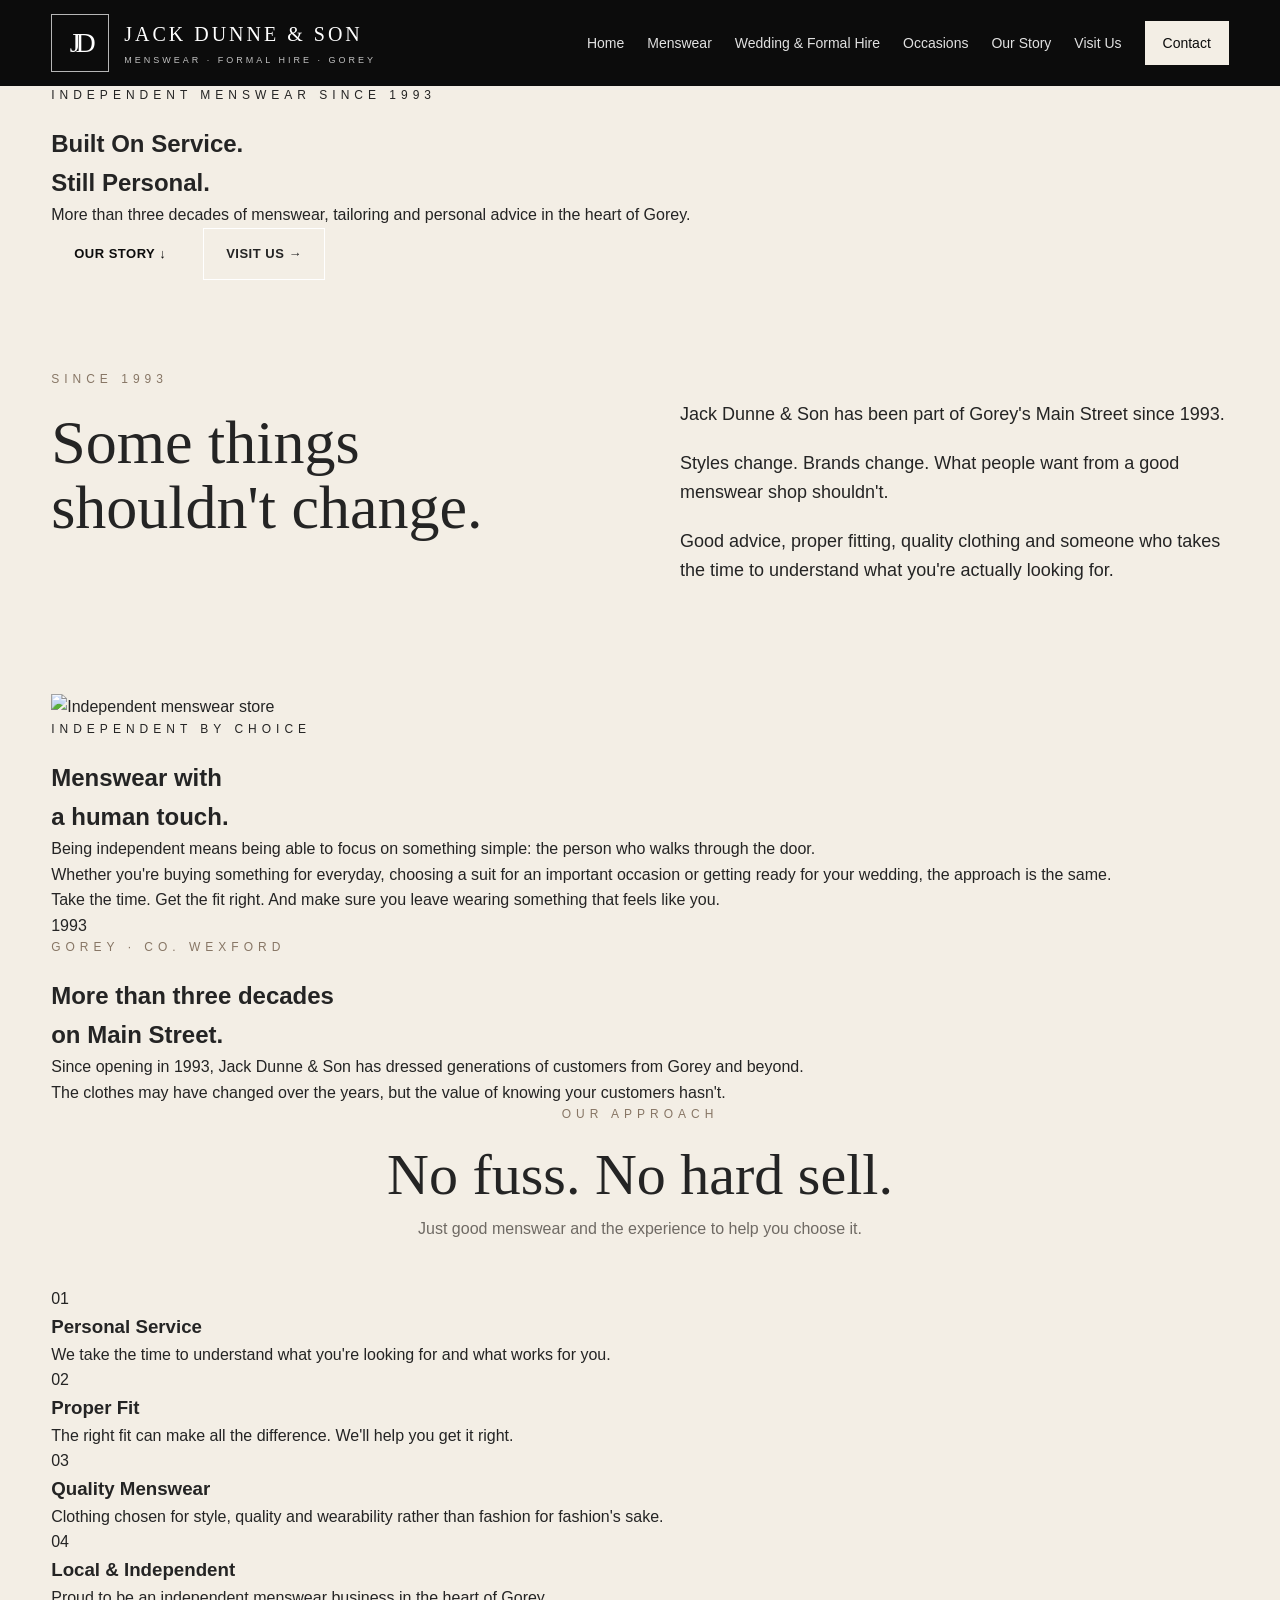
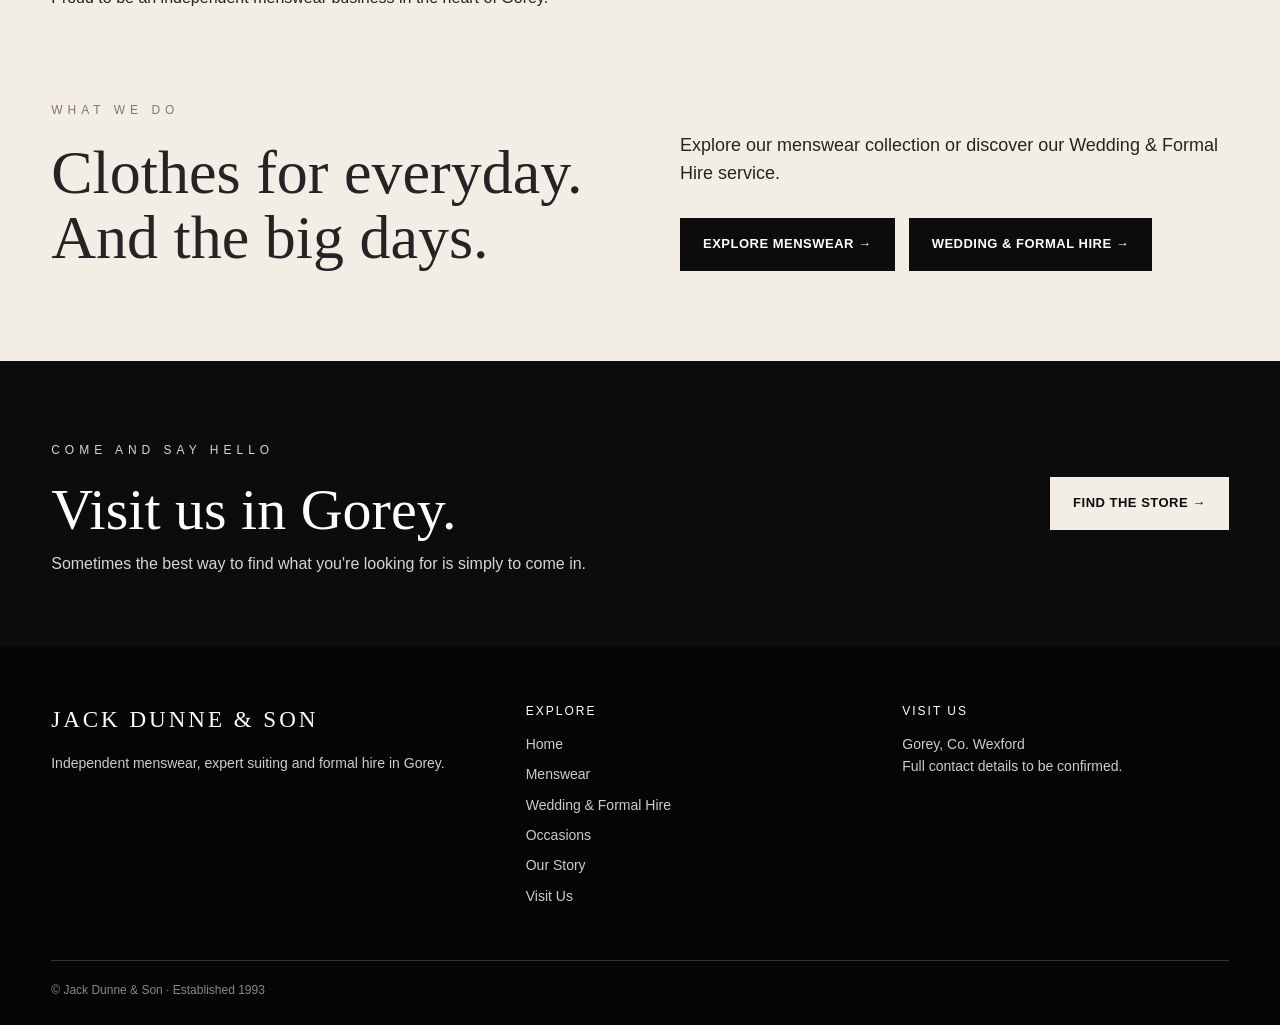
==== about.html @ 9ae70694 "Revise about.html with new title and content Updated the title and description meta tags, added new " ====
<!DOCTYPE html>
<html lang="en">

<head>
  <meta charset="UTF-8">

  <meta
    name="viewport"
    content="width=device-width, initial-scale=1.0"
  >

  <title>
    Our Story | Jack Dunne & Son Gorey
  </title>

  <meta
    name="description"
    content="Discover the story of Jack Dunne & Son in Gorey, Co. Wexford. Independent menswear, personal service and expert advice since 1993."
  >

  <link rel="stylesheet" href="css/style.css">
</head>


<body>


<!-- ========================================
     HEADER & NAVIGATION
======================================== -->

<header class="site-header">

  <div class="container header-inner">

    <!-- BRAND -->

    <a href="index.html" class="brand">

      <div class="brand-mark">
        JD
      </div>

      <div class="brand-text">

        <strong>
          JACK DUNNE & SON
        </strong>

        <small>
          Menswear · Formal Hire · Gorey
        </small>

      </div>

    </a>


    <!-- MOBILE MENU -->

    <button
      class="menu-toggle"
      aria-label="Open navigation"
      aria-expanded="false"
    >
      ☰
    </button>


    <!-- MAIN NAVIGATION -->

    <nav class="main-nav">

      <a href="index.html">
        Home
      </a>

      <a href="menswear.html">
        Menswear
      </a>

      <a href="weddings.html">
        Wedding & Formal Hire
      </a>

      <a href="occasions.html">
        Occasions
      </a>

      <a href="about.html">
        Our Story
      </a>

      <a href="contact.html">
        Visit Us
      </a>

      <a
        href="contact.html"
        class="nav-button"
      >
        Contact
      </a>

    </nav>

  </div>

</header>


<!-- ========================================
     MAIN CONTENT
======================================== -->

<main>


<!-- ========================================
     OUR STORY HERO
======================================== -->

<section class="story-hero">

  <div class="container">

    <div class="story-hero-content">

      <p class="eyebrow">
        Independent Menswear Since 1993
      </p>

      <h1>
        Built On Service.<br>
        Still Personal.
      </h1>

      <p>
        More than three decades of menswear, tailoring
        and personal advice in the heart of Gorey.
      </p>

      <div class="button-row">

        <a
          href="#our-story"
          class="btn btn-light"
        >
          Our Story ↓
        </a>

        <a
          href="contact.html"
          class="btn"
        >
          Visit Us →
        </a>

      </div>

    </div>

  </div>

</section>


<!-- ========================================
     INTRODUCTION
======================================== -->

<section
  class="intro-section"
  id="our-story"
>

  <div class="container intro-grid">

    <div>

      <p class="eyebrow dark-eyebrow">
        Since 1993
      </p>

      <h2>
        Some things<br>
        shouldn't change.
      </h2>

    </div>


    <div class="intro-copy">

      <p>
        Jack Dunne & Son has been part of Gorey's Main Street
        since 1993.
      </p>

      <p>
        Styles change. Brands change. What people want from
        a good menswear shop shouldn't.
      </p>

      <p>
        Good advice, proper fitting, quality clothing and
        someone who takes the time to understand what you're
        actually looking for.
      </p>

    </div>

  </div>

</section>


<!-- ========================================
     THE STORE
======================================== -->

<section class="about-editorial">

  <div class="container about-editorial-grid">

    <div class="about-editorial-image">

      <img
        src="https://images.unsplash.com/photo-1441986300917-64674bd600d8?auto=format&fit=crop&w=1200&q=85"
        alt="Independent menswear store"
      >

    </div>


    <div class="about-editorial-copy">

      <p class="eyebrow">
        Independent By Choice
      </p>

      <h2>
        Menswear with<br>
        a human touch.
      </h2>

      <p>
        Being independent means being able to focus on
        something simple: the person who walks through
        the door.
      </p>

      <p>
        Whether you're buying something for everyday,
        choosing a suit for an important occasion or
        getting ready for your wedding, the approach
        is the same.
      </p>

      <p>
        Take the time. Get the fit right. And make sure
        you leave wearing something that feels like you.
      </p>

    </div>

  </div>

</section>


<!-- ========================================
     1993 FEATURE
======================================== -->

<section class="heritage-section">

  <div class="container heritage-grid">

    <div class="heritage-year">
      1993
    </div>


    <div class="heritage-copy">

      <p class="eyebrow dark-eyebrow">
        Gorey · Co. Wexford
      </p>

      <h2>
        More than three decades<br>
        on Main Street.
      </h2>

      <p>
        Since opening in 1993, Jack Dunne & Son has
        dressed generations of customers from Gorey
        and beyond.
      </p>

      <p>
        The clothes may have changed over the years,
        but the value of knowing your customers hasn't.
      </p>

    </div>

  </div>

</section>


<!-- ========================================
     PERSONAL SERVICE
======================================== -->

<section class="about-values">

  <div class="container">

    <div class="section-heading-centre">

      <p class="eyebrow dark-eyebrow">
        Our Approach
      </p>

      <h2>
        No fuss. No hard sell.
      </h2>

      <p>
        Just good menswear and the experience to help you choose it.
      </p>

    </div>


    <div class="about-values-grid">


      <article class="about-value">

        <span>
          01
        </span>

        <h3>
          Personal Service
        </h3>

        <p>
          We take the time to understand what you're
          looking for and what works for you.
        </p>

      </article>


      <article class="about-value">

        <span>
          02
        </span>

        <h3>
          Proper Fit
        </h3>

        <p>
          The right fit can make all the difference.
          We'll help you get it right.
        </p>

      </article>


      <article class="about-value">

        <span>
          03
        </span>

        <h3>
          Quality Menswear
        </h3>

        <p>
          Clothing chosen for style, quality and
          wearability rather than fashion for fashion's sake.
        </p>

      </article>


      <article class="about-value">

        <span>
          04
        </span>

        <h3>
          Local & Independent
        </h3>

        <p>
          Proud to be an independent menswear business
          in the heart of Gorey.
        </p>

      </article>


    </div>

  </div>

</section>


<!-- ========================================
     MENSWEAR CTA
======================================== -->

<section class="intro-section">

  <div class="container intro-grid">

    <div>

      <p class="eyebrow dark-eyebrow">
        What We Do
      </p>

      <h2>
        Clothes for everyday.<br>
        And the big days.
      </h2>

    </div>


    <div class="intro-copy">

      <p>
        Explore our menswear collection or discover our
        Wedding & Formal Hire service.
      </p>

      <div class="button-row">

        <a
          href="menswear.html"
          class="btn btn-dark"
        >
          Explore Menswear →
        </a>

        <a
          href="weddings.html"
          class="btn btn-dark"
        >
          Wedding & Formal Hire →
        </a>

      </div>

    </div>

  </div>

</section>


<!-- ========================================
     VISIT CTA
======================================== -->

<section class="visit-strip">

  <div class="container visit-inner">

    <div>

      <p class="eyebrow">
        Come And Say Hello
      </p>

      <h2>
        Visit us in Gorey.
      </h2>

      <p>
        Sometimes the best way to find what you're
        looking for is simply to come in.
      </p>

    </div>


    <a
      href="contact.html"
      class="btn btn-light"
    >
      Find The Store →
    </a>

  </div>

</section>


</main>


<!-- ========================================
     FOOTER
======================================== -->

<footer class="site-footer">

  <div class="container">

    <div class="footer-grid">


      <!-- BUSINESS -->

      <div>

        <div class="footer-title">
          JACK DUNNE & SON
        </div>

        <p class="footer-copy">
          Independent menswear, expert suiting and
          formal hire in Gorey.
        </p>

      </div>


      <!-- NAVIGATION -->

      <div>

        <div class="footer-heading">
          Explore
        </div>

        <div class="footer-links">

          <a href="index.html">
            Home
          </a>

          <a href="menswear.html">
            Menswear
          </a>

          <a href="weddings.html">
            Wedding & Formal Hire
          </a>

          <a href="occasions.html">
            Occasions
          </a>

          <a href="about.html">
            Our Story
          </a>

          <a href="contact.html">
            Visit Us
          </a>

        </div>

      </div>


      <!-- LOCATION -->

      <div>

        <div class="footer-heading">
          Visit Us
        </div>

        <p class="footer-copy">
          Gorey, Co. Wexford
        </p>

        <p class="footer-copy">
          Full contact details to be confirmed.
        </p>

      </div>

    </div>


    <div class="footer-bottom">
      © Jack Dunne & Son · Established 1993
    </div>

  </div>

</footer>


<!-- ========================================
     MOBILE ACTION BAR
======================================== -->

<div class="mobile-actions">

  <a href="contact.html">
    Call
  </a>

  <a href="contact.html">
    Directions
  </a>

  <a href="contact.html">
    Enquire
  </a>

</div>


<!-- ========================================
     JAVASCRIPT
======================================== -->

<script src="js/main.js"></script>


</body>

</html>
---- css/style.css ----
/* ========================================
   JACK DUNNE & SON
   MAIN STYLESHEET
======================================== */


/* ========================================
   VARIABLES
======================================== */

:root {
  --black: #0c0c0c;
  --charcoal: #171717;
  --cream: #f3eee5;
  --white: #ffffff;
  --stone: #d8cdbf;
  --text: #242424;
  --muted: #6f6a64;
  --max-width: 1240px;
}


/* ========================================
   RESET / GLOBAL
======================================== */

* {
  box-sizing: border-box;
  margin: 0;
  padding: 0;
}

html {
  scroll-behavior: smooth;
}

body {
  font-family: Arial, Helvetica, sans-serif;
  background: var(--cream);
  color: var(--text);
  line-height: 1.6;
}

img {
  width: 100%;
  display: block;
}

a {
  color: inherit;
  text-decoration: none;
}

button,
input,
textarea {
  font: inherit;
}

.container {
  width: min(92%, var(--max-width));
  margin: 0 auto;
}


/* ========================================
   HEADER
======================================== */

.site-header {
  background: var(--black);
  color: var(--white);
  position: sticky;
  top: 0;
  z-index: 1000;
}

.header-inner {
  min-height: 86px;
  display: flex;
  align-items: center;
  justify-content: space-between;
  gap: 30px;
}

.brand {
  display: flex;
  align-items: center;
  gap: 15px;
  flex-shrink: 0;
}

.brand-mark {
  width: 58px;
  height: 58px;
  border: 1px solid rgba(255,255,255,.7);
  display: grid;
  place-items: center;
  font-family: Georgia, "Times New Roman", serif;
  font-size: 28px;
  letter-spacing: -5px;
}

.brand-text strong {
  display: block;
  font-family: Georgia, "Times New Roman", serif;
  font-size: 20px;
  letter-spacing: 3px;
  font-weight: 400;
  white-space: nowrap;
}

.brand-text small {
  display: block;
  margin-top: 3px;
  font-size: 9px;
  letter-spacing: 3px;
  text-transform: uppercase;
  opacity: .75;
  white-space: nowrap;
}


/* ========================================
   NAVIGATION
======================================== */

.main-nav {
  display: flex;
  align-items: center;
  gap: 23px;
  font-size: 14px;
}

.main-nav a {
  opacity: .88;
  transition: opacity .2s ease;
  white-space: nowrap;
}

.main-nav a:hover {
  opacity: 1;
}

.nav-button {
  background: var(--cream);
  color: var(--black);
  padding: 11px 18px;
  opacity: 1 !important;
}

.menu-toggle {
  display: none;
  background: none;
  border: 0;
  color: white;
  font-size: 28px;
  cursor: pointer;
}


/* ========================================
   COMMON TYPOGRAPHY
======================================== */

.eyebrow {
  text-transform: uppercase;
  letter-spacing: 5px;
  font-size: 12px;
  margin-bottom: 20px;
}

.dark-eyebrow {
  color: #877665;
}


/* ========================================
   BUTTONS
======================================== */

.button-row {
  display: flex;
  flex-wrap: wrap;
  gap: 14px;
}

.btn {
  display: inline-block;
  padding: 15px 22px;
  border: 1px solid white;
  font-weight: 700;
  font-size: 13px;
  letter-spacing: .5px;
  text-transform: uppercase;
  transition:
    background .2s ease,
    color .2s ease,
    border-color .2s ease;
}

.btn-light {
  background: var(--cream);
  color: var(--black);
  border-color: var(--cream);
}

.btn-dark {
  background: var(--black);
  color: white;
  border-color: var(--black);
}

.btn:hover {
  opacity: .9;
}


/* ========================================
   HOME HERO
======================================== */

.hero {
  min-height: 680px;
  position: relative;
  display: flex;
  align-items: center;
  color: white;

  background:
    linear-gradient(
      90deg,
      rgba(0,0,0,.92) 0%,
      rgba(0,0,0,.7) 38%,
      rgba(0,0,0,.15) 70%
    ),
    url("https://images.unsplash.com/photo-1507679799987-c73779587ccf?auto=format&fit=crop&w=1800&q=85")
    center 25% / cover no-repeat;
}

.hero-content {
  max-width: 690px;
  padding: 95px 0;
}

.hero h1 {
  font-family: Georgia, "Times New Roman", serif;
  font-size: clamp(54px, 7vw, 92px);
  line-height: .98;
  font-weight: 400;
  margin-bottom: 25px;
}

.hero-copy {
  font-family: Georgia, "Times New Roman", serif;
  font-size: 22px;
  max-width: 610px;
  margin-bottom: 35px;
}


/* ========================================
   HOME SERVICES
======================================== */

.services {
  padding: 22px 0 70px;
  background: var(--cream);
}

.service-grid {
  display: grid;
  grid-template-columns: repeat(4, 1fr);
  gap: 16px;
}

.service-card {
  background: white;
  overflow: hidden;
}

.service-card img {
  height: 260px;
  object-fit: cover;
  transition: transform .4s ease;
}

.service-card:hover img {
  transform: scale(1.025);
}

.card-content {
  padding: 25px;
}

.card-content h2 {
  font-family: Georgia, "Times New Roman", serif;
  font-size: 27px;
  line-height: 1.1;
  font-weight: 400;
  margin-bottom: 12px;
}

.card-content p {
  color: var(--muted);
  min-height: 54px;
}

.text-link {
  display: inline-block;
  margin-top: 18px;
  border-bottom: 1px solid currentColor;
  font-weight: 700;
  font-size: 12px;
  text-transform: uppercase;
  letter-spacing: .5px;
}


/* ========================================
   BRANDS
======================================== */

.brands {
  background: white;
  border-top: 1px solid #e4dfd7;
  border-bottom: 1px solid #e4dfd7;
  padding: 35px 0;
}

.brands-large {
  padding: 75px 0;
}

.brand-list {
  display: flex;
  justify-content: space-between;
  align-items: center;
  gap: 30px;
  flex-wrap: wrap;
  text-transform: uppercase;
  letter-spacing: 3px;
  color: #333;
  font-weight: 700;
  font-size: 13px;
}


/* ========================================
   HOME STORY
======================================== */

.story {
  padding: 90px 0;
  background: #f8f5ef;
}

.story-grid {
  display: grid;
  grid-template-columns: 1.05fr 1fr;
  align-items: center;
  gap: 70px;
}

.story-image img {
  height: 520px;
  object-fit: cover;
}

.story-copy .eyebrow {
  color: #887867;
}

.story-copy h2 {
  font-family: Georgia, "Times New Roman", serif;
  font-size: clamp(40px, 5vw, 62px);
  line-height: 1.05;
  font-weight: 400;
  margin-bottom: 25px;
}

.story-copy p {
  font-size: 17px;
  max-width: 600px;
  margin-bottom: 25px;
}


/* ========================================
   COMMON INTRO SECTIONS
======================================== */

.intro-section {
  background: var(--cream);
  padding: 90px 0;
}

.intro-grid {
  display: grid;
  grid-template-columns: 1fr 1fr;
  gap: 80px;
  align-items: start;
}

.intro-grid h2 {
  font-family: Georgia, "Times New Roman", serif;
  font-size: clamp(40px, 5vw, 62px);
  line-height: 1.05;
  font-weight: 400;
}

.intro-copy {
  padding-top: 30px;
}

.intro-copy p {
  font-size: 18px;
  margin-bottom: 20px;
  max-width: 560px;
}

.intro-copy .btn {
  margin-top: 10px;
}


/* ========================================
   SECTION HEADING
======================================== */

.section-heading-centre {
  text-align: center;
  margin-bottom: 45px;
}

.section-heading-centre h2 {
  font-family: Georgia, "Times New Roman", serif;
  font-weight: 400;
  font-size: clamp(40px, 5vw, 58px);
  line-height: 1.05;
  margin-bottom: 10px;
}

.section-heading-centre > p:last-child {
  color: var(--muted);
}


/* ========================================
   MENSWEAR HERO
======================================== */

.menswear-hero {
  min-height: 620px;
  display: flex;
  align-items: center;
  color: white;

  background:
    linear-gradient(
      90deg,
      rgba(0,0,0,.9) 0%,
      rgba(0,0,0,.65) 42%,
      rgba(0,0,0,.12) 75%
    ),
    url("https://images.unsplash.com/photo-1617137968427-85924c800a22?auto=format&fit=crop&w=1800&q=85")
    center 30% / cover no-repeat;
}

.menswear-hero-content {
  max-width: 670px;
  padding: 100px 0;
}

.menswear-hero h1 {
  font-family: Georgia, "Times New Roman", serif;
  font-size: clamp(55px, 7vw, 90px);
  font-weight: 400;
  line-height: .98;
  margin-bottom: 25px;
}

.menswear-hero-content > p:not(.eyebrow) {
  font-family: Georgia, "Times New Roman", serif;
  font-size: 21px;
  max-width: 560px;
  margin-bottom: 35px;
}


/* ========================================
   MENSWEAR COLLECTION
======================================== */

.collection-section {
  padding: 0 0 90px;
  background: var(--cream);
}

.collection-grid {
  display: grid;
  grid-template-columns: repeat(3, 1fr);
  gap: 18px;
}

.collection-card {
  height: 500px;
  position: relative;
  overflow: hidden;
  background: #111;
}

.collection-card img {
  width: 100%;
  height: 100%;
  object-fit: cover;
  transition: transform .5s ease;
}

.collection-card:hover img {
  transform: scale(1.035);
}

.collection-card::after {
  content: "";
  position: absolute;
  inset: 0;

  background:
    linear-gradient(
      0deg,
      rgba(0,0,0,.88) 0%,
      rgba(0,0,0,.15) 58%,
      rgba(0,0,0,.05) 100%
    );
}

.collection-overlay {
  position: absolute;
  left: 28px;
  right: 28px;
  bottom: 28px;
  z-index: 2;
  color: white;
}

.collection-overlay p {
  font-size: 11px;
  letter-spacing: 3px;
  opacity: .7;
  margin-bottom: 7px;
}

.collection-overlay h2 {
  font-family: Georgia, "Times New Roman", serif;
  font-weight: 400;
  font-size: 31px;
  line-height: 1.1;
  margin-bottom: 8px;
}

.collection-overlay span {
  font-size: 14px;
  color: #ddd;
}


/* ========================================
   COMMON SERVICE FEATURE
======================================== */

.service-feature {
  background: var(--charcoal);
  color: white;
}

.service-feature-grid {
  display: grid;
  grid-template-columns: 1fr 1fr;
  min-height: 600px;
}

.service-feature-copy {
  padding: 90px 70px 90px 0;
  align-self: center;
}

.service-feature-copy h2 {
  font-family: Georgia, "Times New Roman", serif;
  font-size: clamp(42px, 5vw, 64px);
  font-weight: 400;
  line-height: 1.05;
  margin-bottom: 25px;
}

.service-feature-copy > p:not(.eyebrow) {
  color: #d5d5d5;
  font-size: 17px;
  max-width: 520px;
  margin-bottom: 18px;
}

.service-feature-copy .btn {
  margin-top: 18px;
}

.service-feature-image img {
  height: 100%;
  min-height: 600px;
  object-fit: cover;
}


/* ========================================
   WEDDING HERO
======================================== */

.wedding-hero {
  min-height: 690px;
  display: flex;
  align-items: center;
  color: white;

  background:
    linear-gradient(
      90deg,
      rgba(0,0,0,.93) 0%,
      rgba(0,0,0,.65) 42%,
      rgba(0,0,0,.08) 78%
    ),
    url("https://images.unsplash.com/photo-1511285560929-80b456fea0bc?auto=format&fit=crop&w=1800&q=85")
    center 38% / cover no-repeat;
}

.wedding-hero-content {
  max-width: 720px;
  padding: 105px 0;
}

.wedding-hero h1 {
  font-family: Georgia, "Times New Roman", serif;
  font-size: clamp(56px, 7vw, 92px);
  line-height: .98;
  font-weight: 400;
  margin-bottom: 26px;
}

.wedding-hero-content > p:not(.eyebrow) {
  font-family: Georgia, "Times New Roman", serif;
  font-size: 22px;
  max-width: 620px;
  margin-bottom: 38px;
}


/* ========================================
   WEDDING CARDS
======================================== */

.wedding-feature-grid {
  padding: 0 0 90px;
  background: var(--cream);
}

.wedding-cards {
  display: grid;
  grid-template-columns: repeat(4, 1fr);
  gap: 16px;
}

.wedding-card {
  background: white;
  padding: 38px 30px;
  min-height: 290px;
}

.wedding-number {
  font-family: Georgia, "Times New Roman", serif;
  font-size: 15px;
  color: #9b8c7c;
  margin-bottom: 35px;
}

.wedding-card h2 {
  font-family: Georgia, "Times New Roman", serif;
  font-size: 30px;
  line-height: 1.05;
  font-weight: 400;
  margin-bottom: 18px;
}

.wedding-card p {
  color: var(--muted);
}


/* ========================================
   WEDDING EDITORIAL
======================================== */

.wedding-editorial {
  background: var(--charcoal);
  color: white;
}

.wedding-editorial-grid {
  display: grid;
  grid-template-columns: 1fr 1fr;
  min-height: 650px;
}

.wedding-editorial-image img {
  width: 100%;
  height: 100%;
  min-height: 650px;
  object-fit: cover;
}

.wedding-editorial-copy {
  padding: 95px 0 95px 75px;
  align-self: center;
}

.wedding-editorial-copy h2 {
  font-family: Georgia, "Times New Roman", serif;
  font-size: clamp(45px, 5vw, 66px);
  line-height: 1.03;
  font-weight: 400;
  margin-bottom: 25px;
}

.wedding-editorial-copy > p:not(.eyebrow) {
  color: #d7d7d7;
  font-size: 17px;
  max-width: 520px;
  margin-bottom: 18px;
}

.wedding-editorial-copy .btn {
  margin-top: 18px;
}


/* ========================================
   WEDDING STEPS
======================================== */

.wedding-steps {
  background: #f8f5ef;
  padding: 90px 0;
}

.steps-grid {
  display: grid;
  grid-template-columns: repeat(4, 1fr);
  gap: 18px;
}

.step-card {
  border-top: 1px solid #aaa097;
  padding-top: 25px;
}

.step-card span {
  display: block;
  font-family: Georgia, "Times New Roman", serif;
  color: #8f8172;
  font-size: 14px;
  margin-bottom: 35px;
}

.step-card h3 {
  font-family: Georgia, "Times New Roman", serif;
  font-size: 26px;
  font-weight: 400;
  margin-bottom: 12px;
}

.step-card p {
  color: var(--muted);
}


/* ========================================
   WEDDING ENQUIRY
======================================== */

.wedding-enquiry {
  padding: 95px 0;
  background: var(--cream);
}

.wedding-enquiry-grid {
  display: grid;
  grid-template-columns: .85fr 1.15fr;
  gap: 90px;
  align-items: start;
}

.wedding-enquiry-copy h2 {
  font-family: Georgia, "Times New Roman", serif;
  font-size: clamp(50px, 6vw, 75px);
  font-weight: 400;
  line-height: 1;
  margin-bottom: 25px;
}

.wedding-enquiry-copy > p:not(.eyebrow) {
  font-size: 17px;
  max-width: 470px;
  margin-bottom: 20px;
}

.enquiry-note {
  color: #7a7068;
  font-size: 13px !important;
  border-left: 2px solid #b9ac9f;
  padding-left: 15px;
  margin-top: 30px;
}

.wedding-form {
  background: white;
  padding: 45px;
}

.form-grid {
  display: grid;
  grid-template-columns: repeat(2, 1fr);
  gap: 22px;
}

.form-group {
  display: flex;
  flex-direction: column;
}

.full-width {
  grid-column: 1 / -1;
}

.form-group label {
  font-size: 11px;
  text-transform: uppercase;
  letter-spacing: 1.5px;
  margin-bottom: 7px;
  font-weight: 700;
}

.form-group input,
.form-group textarea {
  width: 100%;
  background: #f8f6f1;
  border: 1px solid #ded8d0;
  padding: 15px;
  color: var(--text);
}

.form-group input:focus,
.form-group textarea:focus {
  outline: 1px solid #777;
}

.form-group textarea {
  resize: vertical;
}

.form-button {
  border: 0;
  cursor: pointer;
  width: 100%;
}


/* ========================================
   OCCASIONS HERO
======================================== */

.occasion-hero {
  min-height: 650px;
  display: flex;
  align-items: center;
  color: white;

  background:
    linear-gradient(
      90deg,
      rgba(0,0,0,.92) 0%,
      rgba(0,0,0,.65) 42%,
      rgba(0,0,0,.12) 76%
    ),
    url("https://images.unsplash.com/photo-1617127365659-c47fa864d8bc?auto=format&fit=crop&w=1800&q=85")
    center 35% / cover no-repeat;
}

.occasion-hero-content {
  max-width: 700px;
  padding: 100px 0;
}

.occasion-hero h1 {
  font-family: Georgia, "Times New Roman", serif;
  font-size: clamp(55px, 7vw, 90px);
  line-height: .98;
  font-weight: 400;
  margin-bottom: 25px;
}

.occasion-hero-content > p:not(.eyebrow) {
  font-family: Georgia, "Times New Roman", serif;
  font-size: 21px;
  max-width: 590px;
  margin-bottom: 35px;
}


/* ========================================
   OCCASION CARDS
======================================== */

.occasion-section {
  background: var(--cream);
  padding: 0 0 90px;
}

.occasion-grid {
  display: grid;
  grid-template-columns: repeat(3, 1fr);
  gap: 18px;
}

.occasion-card {
  background: white;
  overflow: hidden;
}

.occasion-card img {
  height: 390px;
  object-fit: cover;
  transition: transform .45s ease;
}

.occasion-card:hover img {
  transform: scale(1.03);
}

.occasion-card-content {
  padding: 28px;
}

.occasion-number {
  color: #9b8c7c;
  font-family: Georgia, "Times New Roman", serif;
  font-size: 13px;
  letter-spacing: 2px;
  margin-bottom: 13px;
}

.occasion-card h2 {
  font-family: Georgia, "Times New Roman", serif;
  font-weight: 400;
  font-size: 31px;
  line-height: 1.05;
  margin-bottom: 14px;
}

.occasion-card-content > p:last-child {
  color: var(--muted);
}


/* ========================================
   COMMON VISIT CTA
======================================== */

.visit-strip {
  background: var(--black);
  color: white;
  padding: 70px 0;
}

.visit-inner {
  display: flex;
  align-items: center;
  justify-content: space-between;
  gap: 40px;
}

.visit-inner h2 {
  font-family: Georgia, "Times New Roman", serif;
  font-size: clamp(38px, 5vw, 58px);
  font-weight: 400;
  line-height: 1.05;
}

.visit-inner p {
  margin-top: 10px;
  color: #d5d5d5;
}


/* ========================================
   FOOTER
======================================== */

.site-footer {
  background: #050505;
  color: white;
  padding: 55px 0 25px;
}

.footer-grid {
  display: grid;
  grid-template-columns: 1.3fr 1fr 1fr;
  gap: 50px;
}

.footer-title {
  font-family: Georgia, "Times New Roman", serif;
  font-size: 23px;
  letter-spacing: 3px;
  margin-bottom: 14px;
}

.footer-heading {
  font-size: 12px;
  text-transform: uppercase;
  letter-spacing: 2px;
  margin-bottom: 12px;
}

.footer-copy,
.footer-links a {
  color: #ccc;
  font-size: 14px;
}

.footer-links a {
  display: block;
  margin-bottom: 8px;
}

.footer-links a:hover {
  color: white;
}

.footer-bottom {
  border-top: 1px solid #333;
  margin-top: 45px;
  padding-top: 20px;
  font-size: 12px;
  color: #888;
}


/* ========================================
   MOBILE ACTION BAR
======================================== */

.mobile-actions {
  display: none;
}


/* ========================================
   TABLET
======================================== */

@media (max-width: 1100px) {

  .main-nav {
    gap: 15px;
    font-size: 12px;
  }

  .brand-text strong {
    font-size: 17px;
  }

}


@media (max-width: 950px) {

  /* NAVIGATION */

  .menu-toggle {
    display: block;
  }

  .main-nav {
    display: none;
    position: absolute;
    top: 86px;
    left: 0;
    right: 0;
    background: #0c0c0c;
    flex-direction: column;
    align-items: stretch;
    padding: 20px;
    gap: 0;
  }

  .main-nav.open {
    display: flex;
  }

  .main-nav a {
    padding: 15px 8px;
    border-bottom: 1px solid #292929;
    font-size: 14px;
  }

  .nav-button {
    margin-top: 12px;
    text-align: center;
    border-bottom: 0 !important;
  }


  /* HOME */

  .service-grid {
    grid-template-columns: repeat(2, 1fr);
  }

  .story-grid {
    grid-template-columns: 1fr;
    gap: 35px;
  }

  .story-image img {
    height: 420px;
  }


  /* COMMON */

  .intro-grid {
    grid-template-columns: 1fr;
    gap: 25px;
  }

  .intro-copy {
    padding-top: 0;
  }

  .service-feature-grid {
    grid-template-columns: 1fr;
  }

  .service-feature-copy {
    padding: 70px 0;
  }

  .service-feature-image img {
    min-height: 450px;
    height: 450px;
  }


  /* MENSWEAR */

  .collection-grid {
    grid-template-columns: repeat(2, 1fr);
  }


  /* WEDDINGS */

  .wedding-cards {
    grid-template-columns: repeat(2, 1fr);
  }

  .wedding-editorial-grid {
    grid-template-columns: 1fr;
  }

  .wedding-editorial-image img {
    min-height: 500px;
    height: 500px;
  }

  .wedding-editorial-copy {
    padding: 70px 0;
  }

  .wedding-enquiry-grid {
    grid-template-columns: 1fr;
    gap: 45px;
  }

  .steps-grid {
    grid-template-columns: repeat(2, 1fr);
    row-gap: 50px;
  }


  /* OCCASIONS */

  .occasion-grid {
    grid-template-columns: repeat(2, 1fr);
  }


  /* FOOTER */

  .footer-grid {
    grid-template-columns: 1fr 1fr;
  }

}


/* ========================================
   MOBILE
======================================== */

@media (max-width: 650px) {

  body {
    padding-bottom: 64px;
  }


  /* HEADER */

  .header-inner {
    min-height: 72px;
  }

  .brand-mark {
    width: 46px;
    height: 46px;
    font-size: 22px;
  }

  .brand-text strong {
    font-size: 14px;
    letter-spacing: 2px;
  }

  .brand-text small {
    font-size: 7px;
    letter-spacing: 2px;
  }

  .main-nav {
    top: 72px;
  }


  /* HOME HERO */

  .hero {
    min-height: 650px;
    align-items: flex-end;

    background:
      linear-gradient(
        0deg,
        rgba(0,0,0,.95) 0%,
        rgba(0,0,0,.45) 55%,
        rgba(0,0,0,.15) 100%
      ),
      url("https://images.unsplash.com/photo-1507679799987-c73779587ccf?auto=format&fit=crop&w=1000&q=80")
      center top / cover no-repeat;
  }

  .hero-content {
    padding: 80px 0 55px;
  }

  .hero h1 {
    font-size: 52px;
  }

  .hero-copy {
    font-size: 18px;
  }


  /* BUTTONS */

  .button-row {
    flex-direction: column;
  }

  .button-row .btn {
    width: 100%;
    text-align: center;
  }


  /* HOME SERVICES */

  .services {
    padding: 16px 0 45px;
  }

  .service-grid {
    grid-template-columns: 1fr;
  }

  .service-card img {
    height: 300px;
  }


  /* BRANDS */

  .brand-list {
    justify-content: center;
    gap: 22px;
    text-align: center;
  }

  .brands-large {
    padding: 55px 0;
  }


  /* STORY */

  .story {
    padding: 55px 0;
  }

  .story-image img {
    height: 360px;
  }


  /* INTRO */

  .intro-section {
    padding: 55px 0;
  }


  /* MENSWEAR HERO */

  .menswear-hero {
    min-height: 600px;
    align-items: flex-end;

    background:
      linear-gradient(
        0deg,
        rgba(0,0,0,.95) 0%,
        rgba(0,0,0,.4) 55%,
        rgba(0,0,0,.1) 100%
      ),
      url("https://images.unsplash.com/photo-1617137968427-85924c800a22?auto=format&fit=crop&w=900&q=80")
      center top / cover no-repeat;
  }

  .menswear-hero-content {
    padding: 75px 0 50px;
  }

  .menswear-hero h1 {
    font-size: 51px;
  }

  .menswear-hero-content > p:not(.eyebrow) {
    font-size: 18px;
  }


  /* COLLECTION */

  .collection-section {
    padding-bottom: 55px;
  }

  .collection-grid {
    grid-template-columns: 1fr;
  }

  .collection-card {
    height: 440px;
  }


  /* SERVICE FEATURE */

  .service-feature-copy {
    padding: 55px 0;
  }

  .service-feature-image img {
    min-height: 360px;
    height: 360px;
  }


  /* WEDDING HERO */

  .wedding-hero {
    min-height: 650px;
    align-items: flex-end;

    background:
      linear-gradient(
        0deg,
        rgba(0,0,0,.94) 0%,
        rgba(0,0,0,.42) 55%,
        rgba(0,0,0,.08) 100%
      ),
      url("https://images.unsplash.com/photo-1511285560929-80b456fea0bc?auto=format&fit=crop&w=900&q=80")
      center / cover no-repeat;
  }

  .wedding-hero-content {
    padding: 80px 0 50px;
  }

  .wedding-hero h1 {
    font-size: 50px;
  }

  .wedding-hero-content > p:not(.eyebrow) {
    font-size: 18px;
  }


  /* WEDDING CARDS */

  .wedding-feature-grid {
    padding-bottom: 55px;
  }

  .wedding-cards {
    grid-template-columns: 1fr;
  }

  .wedding-card {
    min-height: auto;
  }


  /* WEDDING EDITORIAL */

  .wedding-editorial-image img {
    min-height: 390px;
    height: 390px;
  }

  .wedding-editorial-copy {
    padding: 55px 0;
  }


  /* WEDDING STEPS */

  .wedding-steps {
    padding: 55px 0;
  }

  .steps-grid {
    grid-template-columns: 1fr;
  }


  /* WEDDING ENQUIRY */

  .wedding-enquiry {
    padding: 55px 0;
  }

  .wedding-enquiry-grid {
    gap: 35px;
  }

  .wedding-form {
    padding: 25px;
  }

  .form-grid {
    grid-template-columns: 1fr;
  }

  .full-width {
    grid-column: auto;
  }


  /* OCCASIONS HERO */

  .occasion-hero {
    min-height: 620px;
    align-items: flex-end;

    background:
      linear-gradient(
        0deg,
        rgba(0,0,0,.94) 0%,
        rgba(0,0,0,.35) 48%,
        rgba(0,0,0,.08) 100%
      ),
      url("https://images.unsplash.com/photo-1617127365659-c47fa864d8bc?auto=format&fit=crop&w=900&q=80")
      center top / cover no-repeat;
  }

  .occasion-hero-content {
    padding: 80px 0 50px;
  }

  .occasion-hero h1 {
    font-size: 49px;
  }

  .occasion-hero-content > p:not(.eyebrow) {
    font-size: 18px;
  }


  /* OCCASIONS */

  .occasion-section {
    padding-bottom: 55px;
  }

  .occasion-grid {
    grid-template-columns: 1fr;
  }

  .occasion-card img {
    height: 360px;
  }


  /* VISIT CTA */

  .visit-inner {
    flex-direction: column;
    align-items: flex-start;
  }


  /* FOOTER */

  .footer-grid {
    grid-template-columns: 1fr;
  }


  /* MOBILE ACTION BAR */

  .mobile-actions {
    display: grid;
    grid-template-columns: repeat(3, 1fr);
    position: fixed;
    bottom: 0;
    left: 0;
    right: 0;
    height: 64px;
    background: white;
    z-index: 2000;
    border-top: 1px solid #ddd;
  }

  .mobile-actions a {
    display: grid;
    place-items: center;
    text-align: center;
    font-size: 11px;
    font-weight: 700;
    text-transform: uppercase;
    color: var(--black);
    border-right: 1px solid #eee;
  }

  .mobile-actions a:last-child {
    border-right: 0;
  }

}
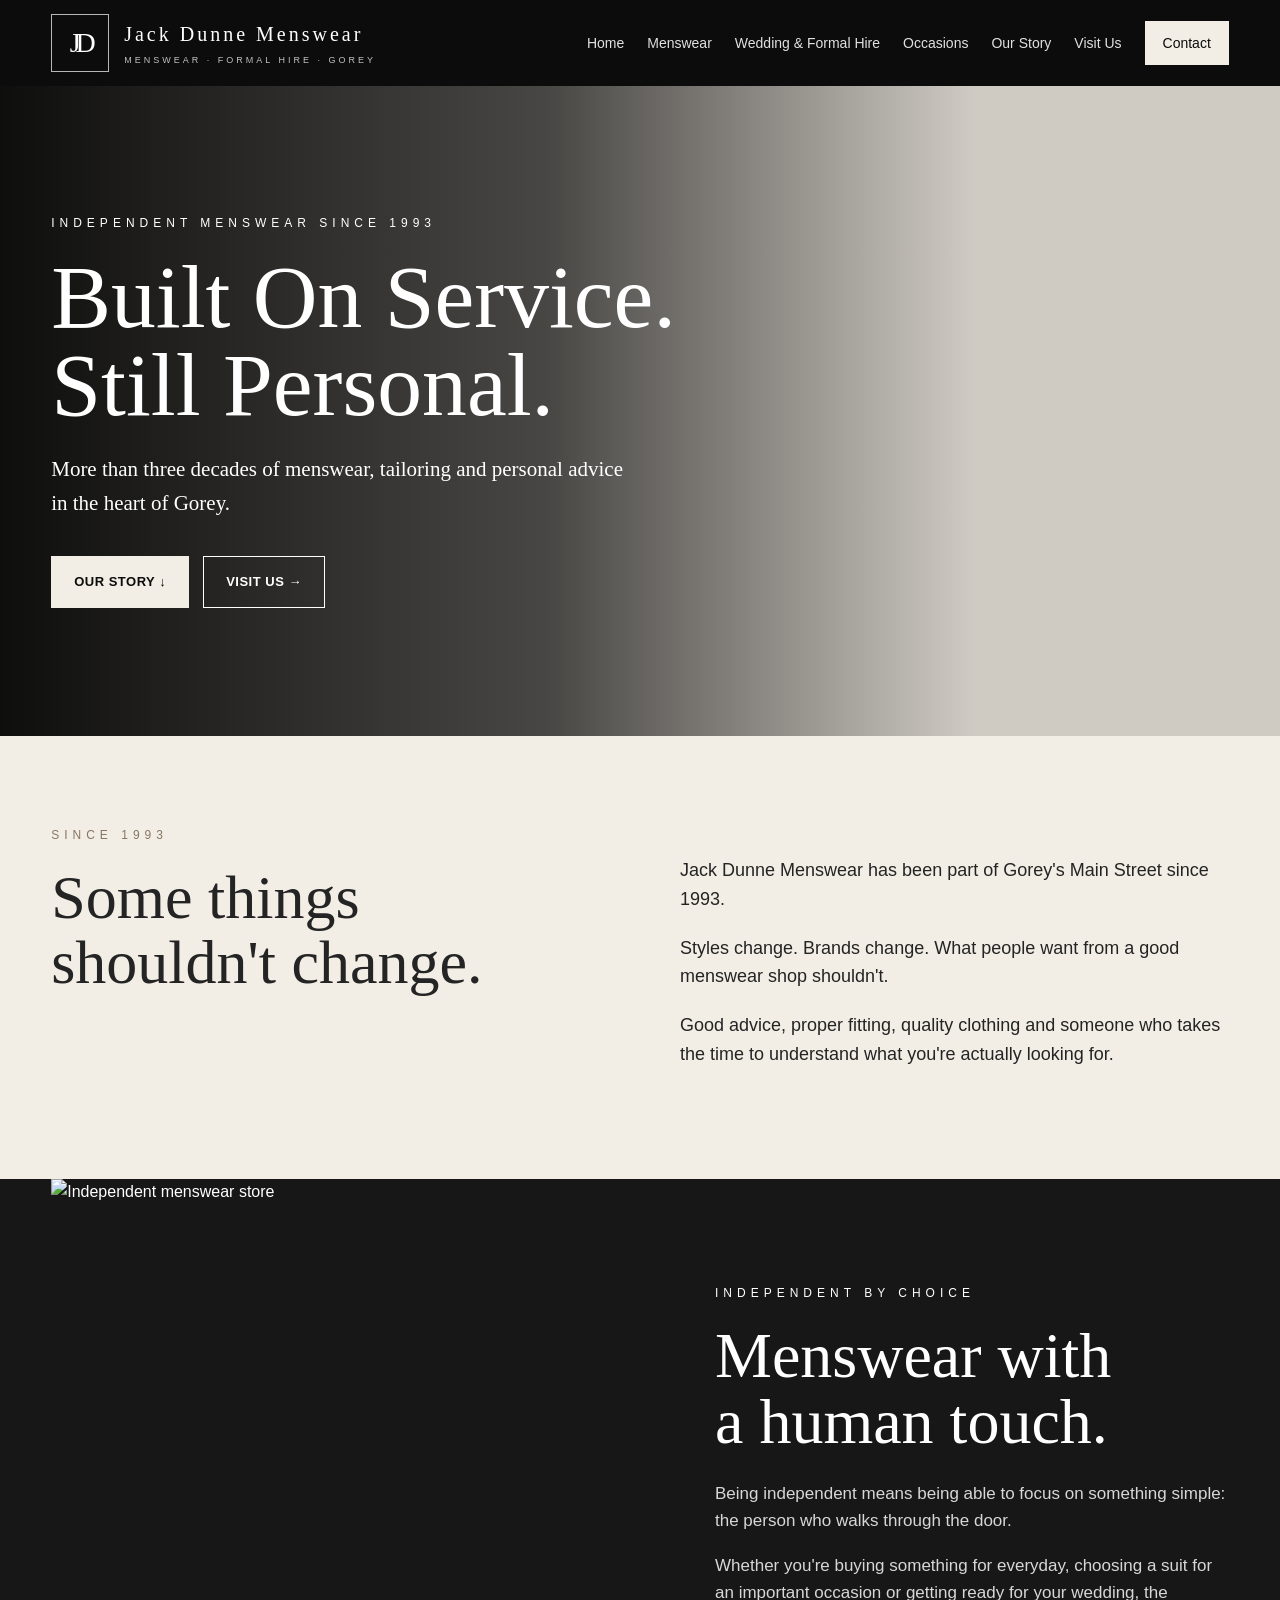
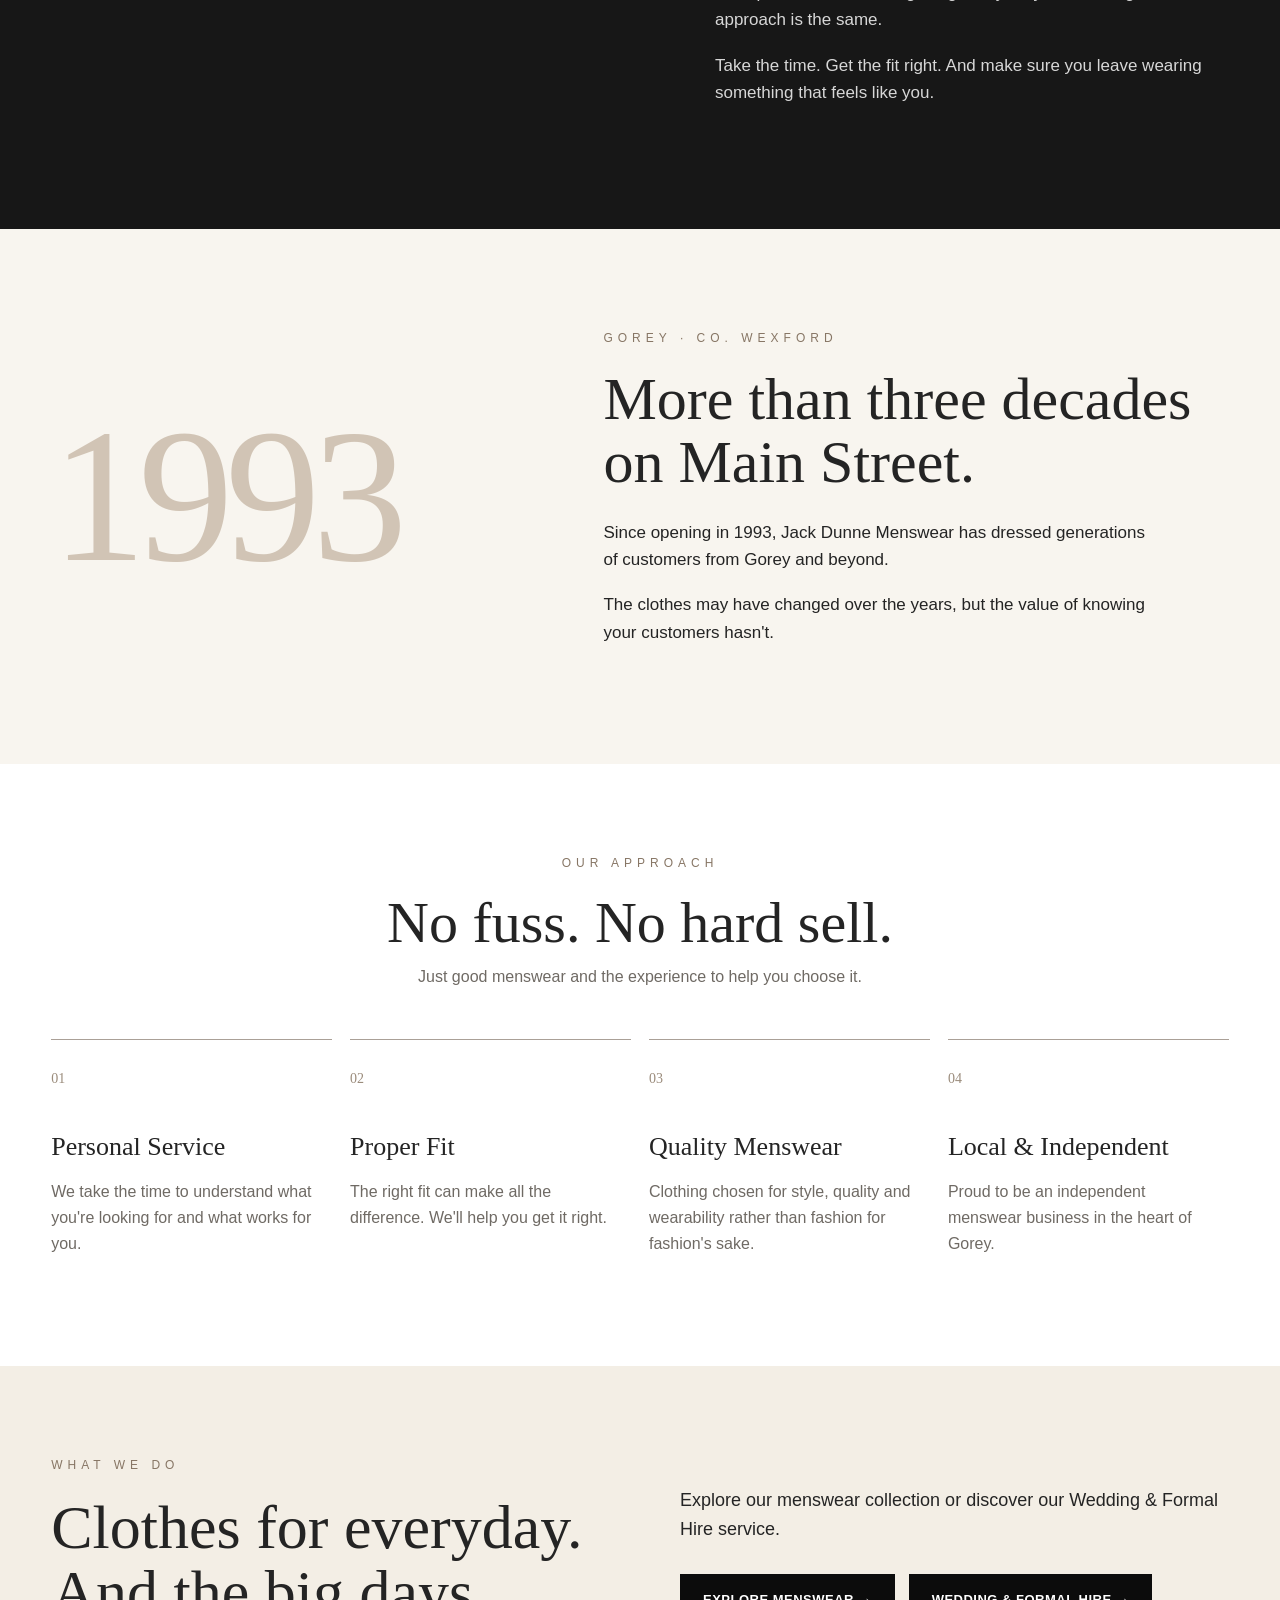
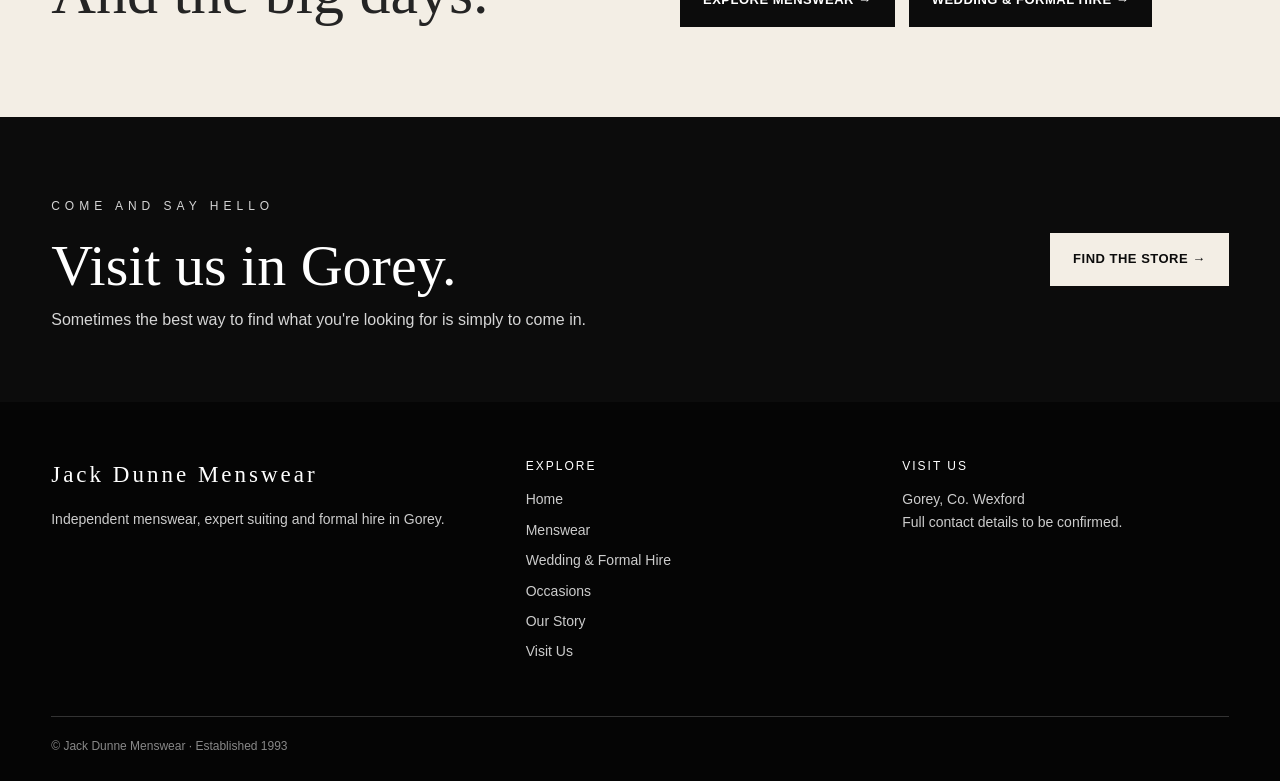
==== commit 3361bda2: "Update business name" ====
--- a/about.html
+++ b/about.html
@@ -10,12 +10,12 @@
   >
 
   <title>
-    Our Story | Jack Dunne & Son Gorey
+    Our Story | Jack Dunne Menswear Gorey
   </title>
 
   <meta
     name="description"
-    content="Discover the story of Jack Dunne & Son in Gorey, Co. Wexford. Independent menswear, personal service and expert advice since 1993."
+    content="Discover the story of Jack Dunne Menswear in Gorey, Co. Wexford. Independent menswear, personal service and expert advice since 1993."
   >
 
   <link rel="stylesheet" href="css/style.css">
@@ -44,7 +44,7 @@
       <div class="brand-text">
 
         <strong>
-          JACK DUNNE & SON
+          Jack Dunne Menswear
         </strong>
 
         <small>
@@ -193,7 +193,7 @@
     <div class="intro-copy">
 
       <p>
-        Jack Dunne & Son has been part of Gorey's Main Street
+        Jack Dunne Menswear has been part of Gorey's Main Street
         since 1993.
       </p>
 
@@ -294,7 +294,7 @@
       </h2>
 
       <p>
-        Since opening in 1993, Jack Dunne & Son has
+        Since opening in 1993, Jack Dunne Menswear has
         dressed generations of customers from Gorey
         and beyond.
       </p>
@@ -529,7 +529,7 @@
       <div>
 
         <div class="footer-title">
-          JACK DUNNE & SON
+          Jack Dunne Menswear
         </div>
 
         <p class="footer-copy">
@@ -601,7 +601,7 @@
 
 
     <div class="footer-bottom">
-      © Jack Dunne & Son · Established 1993
+      © Jack Dunne Menswear · Established 1993
     </div>
 
   </div>
--- a/css/style.css
+++ b/css/style.css
@@ -1,5 +1,5 @@
 /* ========================================
-   JACK DUNNE & SON
+   Jack Dunne Menswear
    MAIN STYLESHEET
 ======================================== */
 
@@ -1577,3 +1577,253 @@
   }
 
 }
+/* ========================================
+   OUR STORY PAGE
+======================================== */
+
+
+/* HERO */
+
+.story-hero {
+  min-height: 650px;
+  display: flex;
+  align-items: center;
+  color: white;
+
+  background:
+    linear-gradient(
+      90deg,
+      rgba(0,0,0,.94) 0%,
+      rgba(0,0,0,.7) 43%,
+      rgba(0,0,0,.15) 76%
+    ),
+    url("https://images.unsplash.com/photo-1441986300917-64674bd600d8?auto=format&fit=crop&w=1800&q=85")
+    center 45% / cover no-repeat;
+}
+
+.story-hero-content {
+  max-width: 700px;
+  padding: 100px 0;
+}
+
+.story-hero h1 {
+  font-family: Georgia, "Times New Roman", serif;
+  font-size: clamp(55px, 7vw, 90px);
+  line-height: .98;
+  font-weight: 400;
+  margin-bottom: 25px;
+}
+
+.story-hero-content > p:not(.eyebrow) {
+  font-family: Georgia, "Times New Roman", serif;
+  font-size: 21px;
+  max-width: 590px;
+  margin-bottom: 35px;
+}
+
+
+/* EDITORIAL STORY */
+
+.about-editorial {
+  background: var(--charcoal);
+  color: white;
+}
+
+.about-editorial-grid {
+  display: grid;
+  grid-template-columns: 1fr 1fr;
+  min-height: 650px;
+}
+
+.about-editorial-image img {
+  width: 100%;
+  height: 100%;
+  min-height: 650px;
+  object-fit: cover;
+}
+
+.about-editorial-copy {
+  padding: 95px 0 95px 75px;
+  align-self: center;
+}
+
+.about-editorial-copy h2 {
+  font-family: Georgia, "Times New Roman", serif;
+  font-size: clamp(44px, 5vw, 65px);
+  line-height: 1.03;
+  font-weight: 400;
+  margin-bottom: 25px;
+}
+
+.about-editorial-copy > p:not(.eyebrow) {
+  color: #d7d7d7;
+  font-size: 17px;
+  max-width: 520px;
+  margin-bottom: 18px;
+}
+
+
+/* HERITAGE */
+
+.heritage-section {
+  background: #f8f5ef;
+  padding: 100px 0;
+}
+
+.heritage-grid {
+  display: grid;
+  grid-template-columns: .85fr 1.15fr;
+  gap: 90px;
+  align-items: center;
+}
+
+.heritage-year {
+  font-family: Georgia, "Times New Roman", serif;
+  font-size: clamp(100px, 15vw, 190px);
+  line-height: .8;
+  color: #d1c4b5;
+  letter-spacing: -8px;
+}
+
+.heritage-copy h2 {
+  font-family: Georgia, "Times New Roman", serif;
+  font-size: clamp(42px, 5vw, 60px);
+  line-height: 1.05;
+  font-weight: 400;
+  margin-bottom: 25px;
+}
+
+.heritage-copy > p:not(.eyebrow) {
+  font-size: 17px;
+  max-width: 560px;
+  margin-bottom: 18px;
+}
+
+
+/* VALUES */
+
+.about-values {
+  background: white;
+  padding: 90px 0;
+}
+
+.about-values-grid {
+  display: grid;
+  grid-template-columns: repeat(4, 1fr);
+  gap: 18px;
+  margin-top: 50px;
+}
+
+.about-value {
+  border-top: 1px solid #aaa097;
+  padding: 28px 15px 20px 0;
+}
+
+.about-value span {
+  display: block;
+  font-family: Georgia, "Times New Roman", serif;
+  color: #9b8c7c;
+  font-size: 14px;
+  margin-bottom: 35px;
+}
+
+.about-value h3 {
+  font-family: Georgia, "Times New Roman", serif;
+  font-size: 26px;
+  font-weight: 400;
+  margin-bottom: 12px;
+}
+
+.about-value p {
+  color: var(--muted);
+}
+
+
+/* TABLET */
+
+@media (max-width: 950px) {
+
+  .about-editorial-grid {
+    grid-template-columns: 1fr;
+  }
+
+  .about-editorial-image img {
+    min-height: 500px;
+    height: 500px;
+  }
+
+  .about-editorial-copy {
+    padding: 70px 0;
+  }
+
+  .heritage-grid {
+    grid-template-columns: 1fr;
+    gap: 50px;
+  }
+
+  .about-values-grid {
+    grid-template-columns: repeat(2, 1fr);
+    row-gap: 45px;
+  }
+
+}
+
+
+/* MOBILE */
+
+@media (max-width: 650px) {
+
+  .story-hero {
+    min-height: 620px;
+    align-items: flex-end;
+
+    background:
+      linear-gradient(
+        0deg,
+        rgba(0,0,0,.95) 0%,
+        rgba(0,0,0,.4) 52%,
+        rgba(0,0,0,.12) 100%
+      ),
+      url("https://images.unsplash.com/photo-1441986300917-64674bd600d8?auto=format&fit=crop&w=900&q=80")
+      center / cover no-repeat;
+  }
+
+  .story-hero-content {
+    padding: 80px 0 50px;
+  }
+
+  .story-hero h1 {
+    font-size: 49px;
+  }
+
+  .story-hero-content > p:not(.eyebrow) {
+    font-size: 18px;
+  }
+
+  .about-editorial-image img {
+    min-height: 380px;
+    height: 380px;
+  }
+
+  .about-editorial-copy {
+    padding: 55px 0;
+  }
+
+  .heritage-section {
+    padding: 65px 0;
+  }
+
+  .heritage-year {
+    font-size: 105px;
+    letter-spacing: -5px;
+  }
+
+  .about-values {
+    padding: 55px 0;
+  }
+
+  .about-values-grid {
+    grid-template-columns: 1fr;
+  }
+
+}
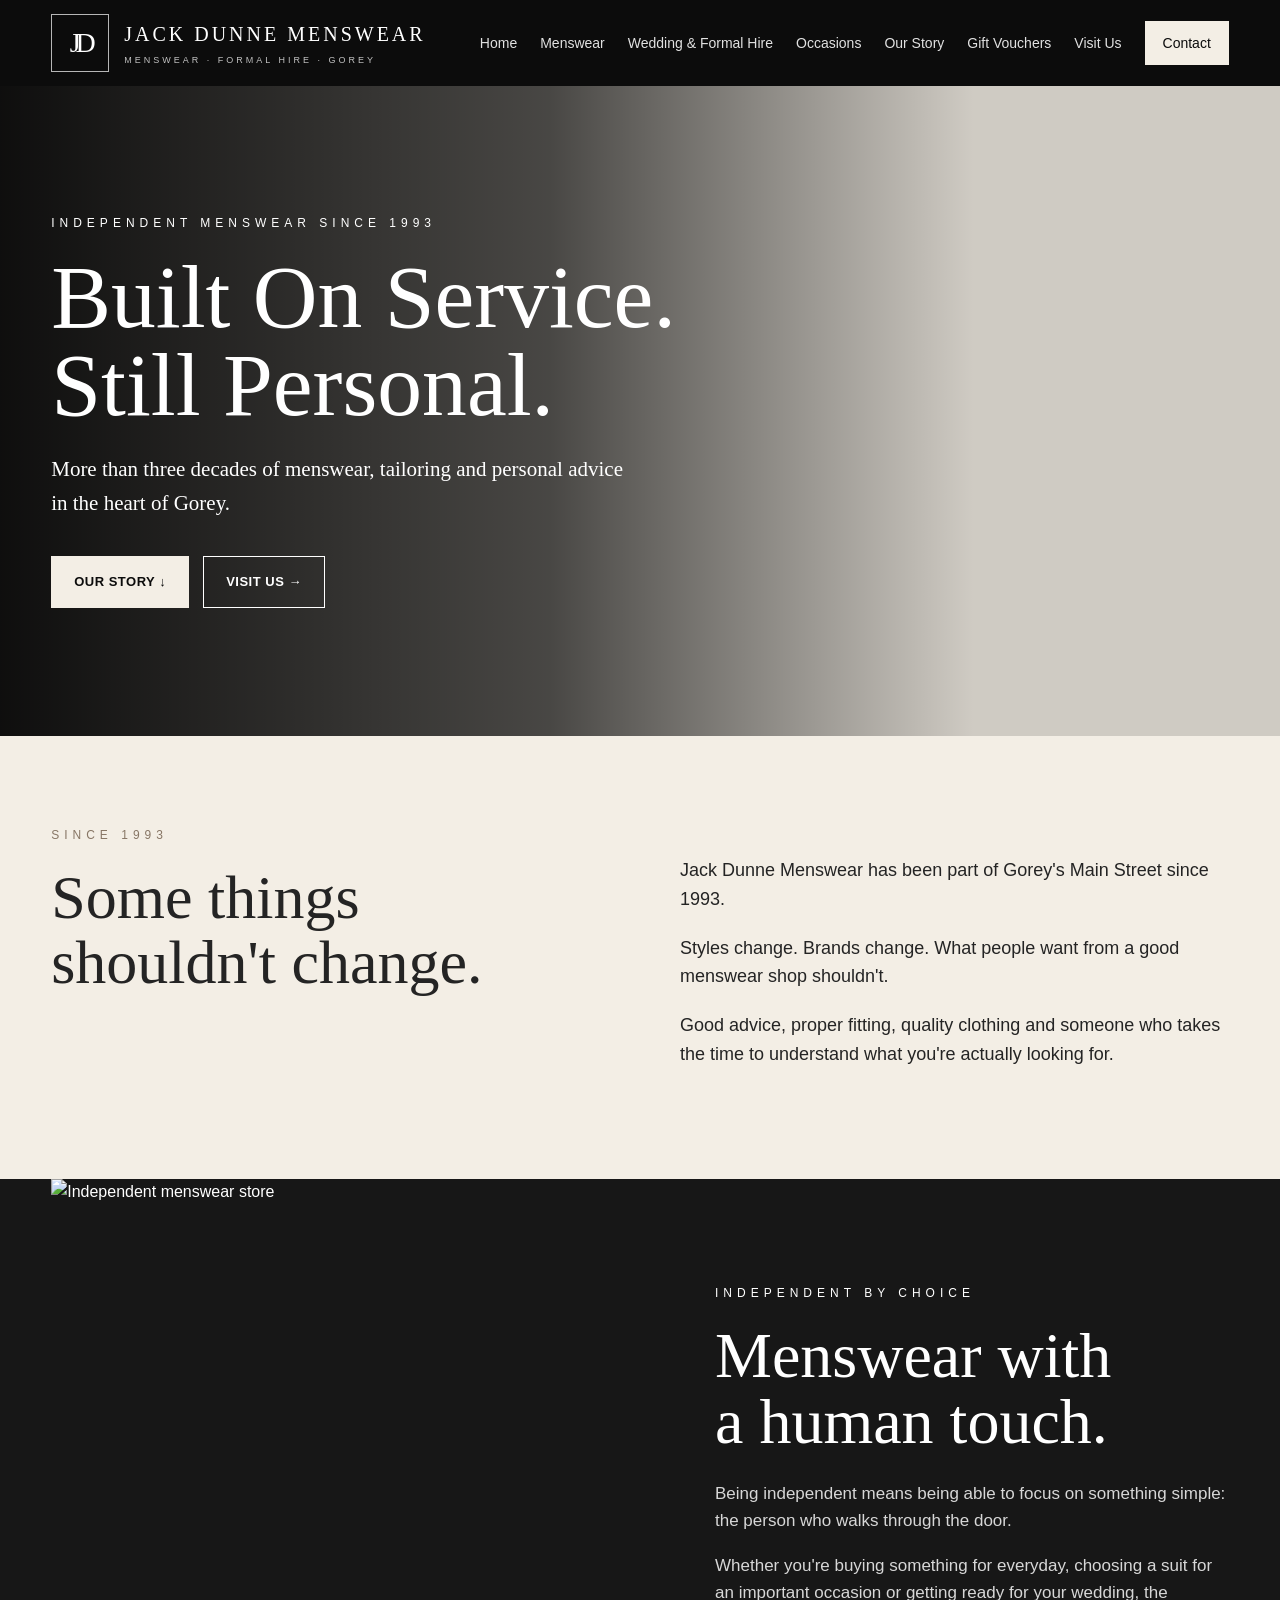
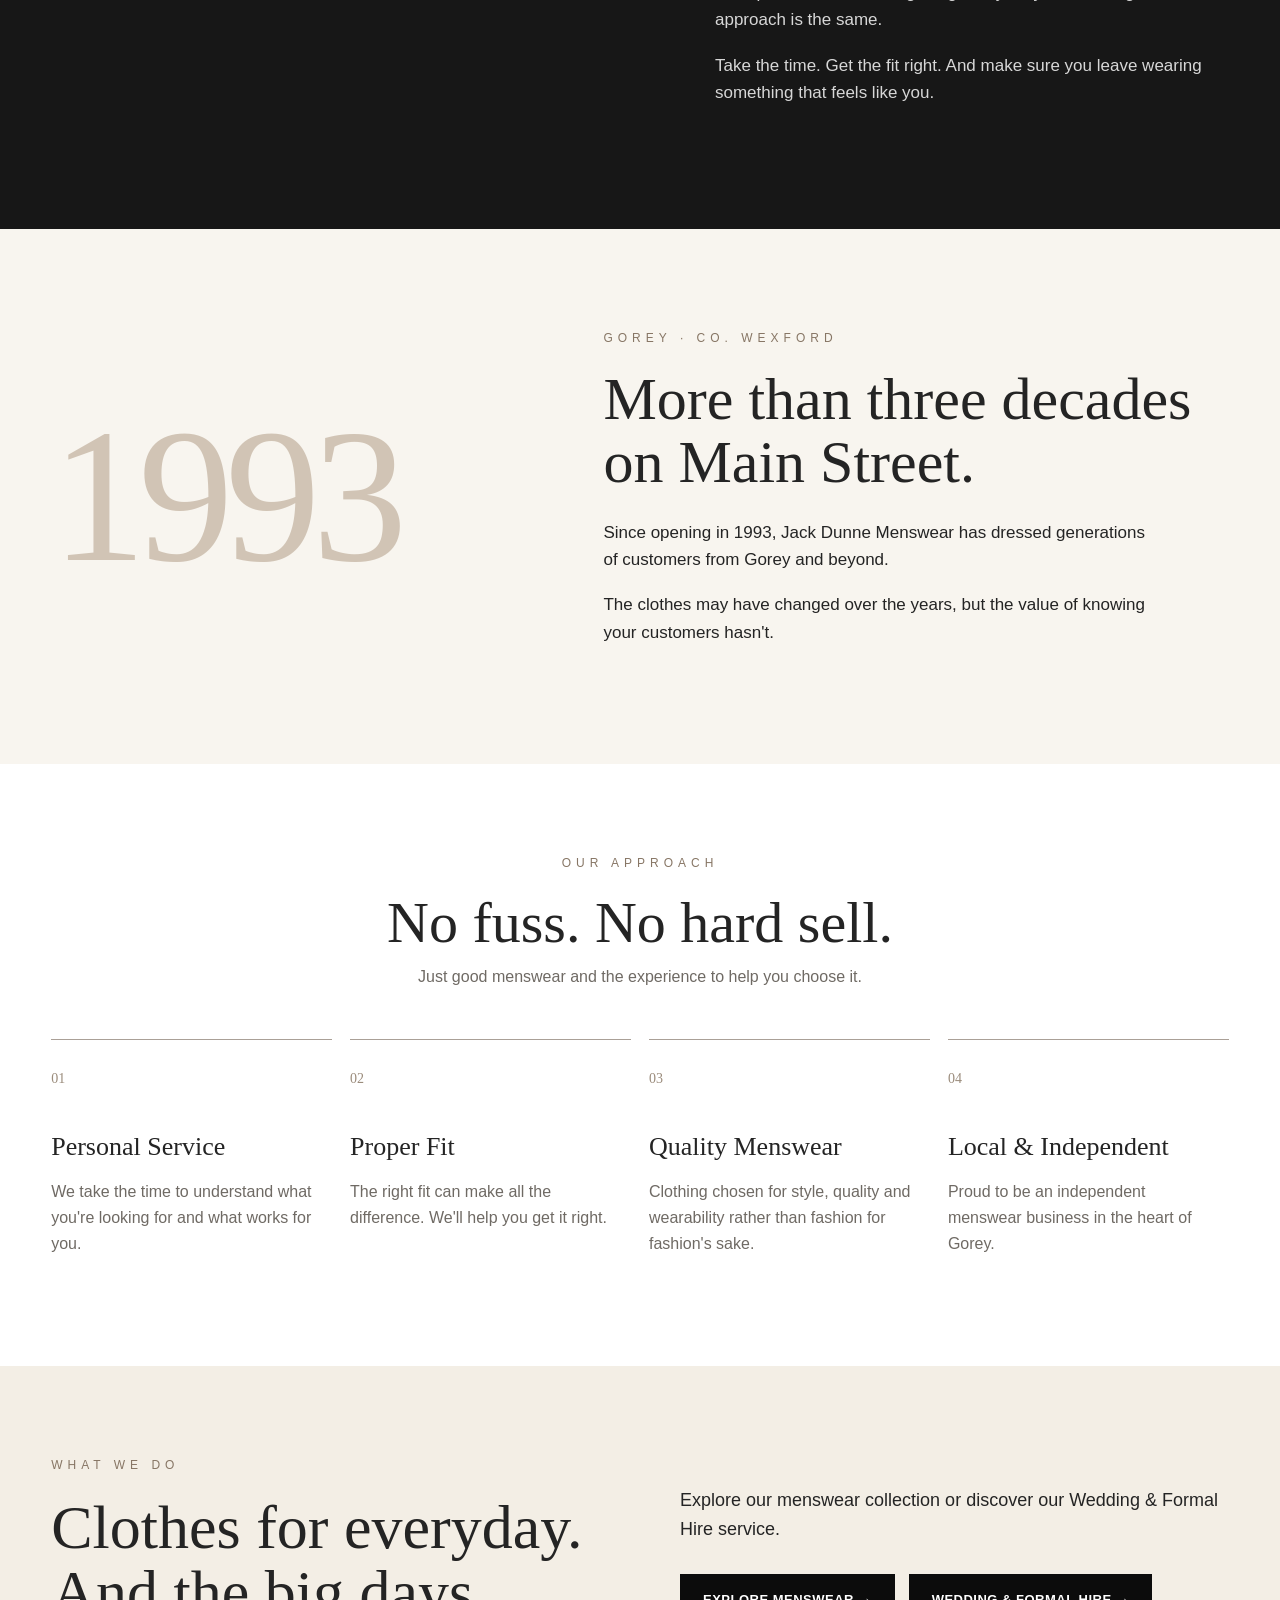
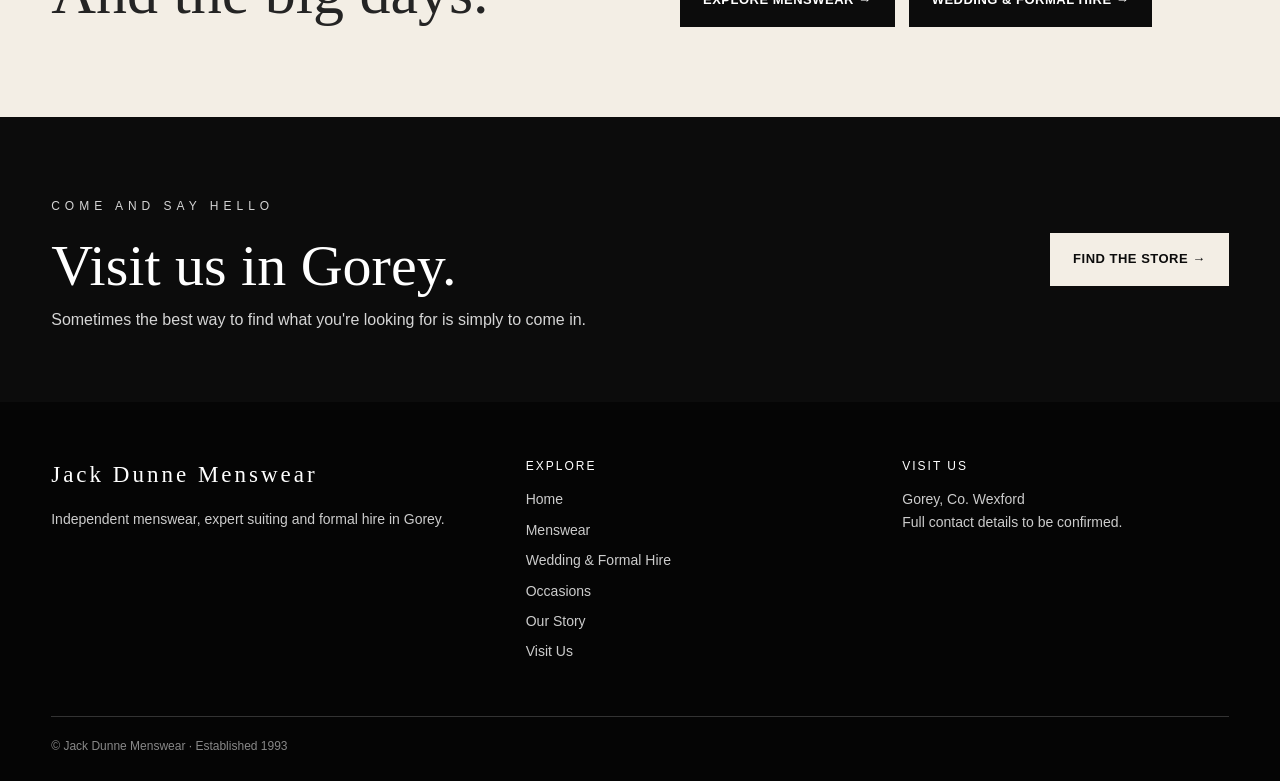
==== commit c80d6f2b: "Refactor header and navigation text in about.html Updated brand name and navigation text for consist" ====
--- a/about.html
+++ b/about.html
@@ -26,16 +26,18 @@
 
 
 <!-- ========================================
-     HEADER & NAVIGATION
-======================================== -->
+     HEADER
+========================================= -->
 
 <header class="site-header">
 
   <div class="container header-inner">
 
-    <!-- BRAND -->
-
-    <a href="index.html" class="brand">
+    <a
+      href="index.html"
+      class="brand"
+      aria-label="Jack Dunne Menswear Home"
+    >
 
       <div class="brand-mark">
         JD
@@ -44,31 +46,27 @@
       <div class="brand-text">
 
         <strong>
-          Jack Dunne Menswear
+          JACK DUNNE MENSWEAR
         </strong>
 
         <small>
-          Menswear · Formal Hire · Gorey
+          MENSWEAR · FORMAL HIRE · GOREY
         </small>
 
       </div>
 
     </a>
 
-
-    <!-- MOBILE MENU -->
 
     <button
       class="menu-toggle"
-      aria-label="Open navigation"
+      aria-label="Open navigation menu"
       aria-expanded="false"
     >
       ☰
     </button>
 
 
-    <!-- MAIN NAVIGATION -->
-
     <nav class="main-nav">
 
       <a href="index.html">
@@ -80,7 +78,7 @@
       </a>
 
       <a href="weddings.html">
-        Wedding & Formal Hire
+        Wedding &amp; Formal Hire
       </a>
 
       <a href="occasions.html">
@@ -89,6 +87,10 @@
 
       <a href="about.html">
         Our Story
+      </a>
+
+      <a href="vouchers.html">
+        Gift Vouchers
       </a>
 
       <a href="contact.html">
@@ -107,7 +109,6 @@
   </div>
 
 </header>
-
 
 <!-- ========================================
      MAIN CONTENT
--- a/css/style.css
+++ b/css/style.css
@@ -1827,3 +1827,893 @@
   }
 
 }
+/* ========================================
+   CONTACT / VISIT US PAGE
+======================================== */
+
+
+/* HERO */
+
+.contact-hero {
+  min-height: 650px;
+  display: flex;
+  align-items: center;
+  color: white;
+
+  background:
+    linear-gradient(
+      90deg,
+      rgba(0,0,0,.94) 0%,
+      rgba(0,0,0,.72) 43%,
+      rgba(0,0,0,.18) 75%
+    ),
+    url("https://images.unsplash.com/photo-1441984904996-e0b6ba687e04?auto=format&fit=crop&w=1800&q=85")
+    center 45% / cover no-repeat;
+}
+
+.contact-hero-content {
+  max-width: 700px;
+  padding: 100px 0;
+}
+
+.contact-hero h1 {
+  font-family: Georgia, "Times New Roman", serif;
+  font-size: clamp(55px, 7vw, 90px);
+  line-height: .98;
+  font-weight: 400;
+  margin-bottom: 25px;
+}
+
+.contact-hero-content > p:not(.eyebrow) {
+  font-family: Georgia, "Times New Roman", serif;
+  font-size: 21px;
+  max-width: 590px;
+  margin-bottom: 35px;
+}
+
+
+/* CONTACT INFORMATION */
+
+.contact-section {
+  padding: 100px 0;
+  background: var(--cream);
+}
+
+.contact-grid {
+  display: grid;
+  grid-template-columns: .9fr 1.1fr;
+  gap: 100px;
+}
+
+.contact-intro h2 {
+  font-family: Georgia, "Times New Roman", serif;
+  font-size: clamp(44px, 5vw, 64px);
+  line-height: 1.03;
+  font-weight: 400;
+  margin-bottom: 25px;
+}
+
+.contact-intro > p:not(.eyebrow) {
+  font-size: 17px;
+  max-width: 500px;
+  margin-bottom: 18px;
+}
+
+.contact-details {
+  border-top: 1px solid #b8afa5;
+}
+
+.contact-detail {
+  display: grid;
+  grid-template-columns: 55px 1fr;
+  gap: 20px;
+  padding: 30px 0;
+  border-bottom: 1px solid #b8afa5;
+}
+
+.contact-detail > span {
+  font-family: Georgia, "Times New Roman", serif;
+  color: #9b8c7c;
+  font-size: 13px;
+}
+
+.contact-detail h3 {
+  font-family: Georgia, "Times New Roman", serif;
+  font-size: 28px;
+  font-weight: 400;
+  margin-bottom: 10px;
+}
+
+.contact-detail p {
+  color: var(--muted);
+}
+
+
+/* LOCATION */
+
+.location-feature {
+  background: var(--charcoal);
+  color: white;
+}
+
+.location-feature-grid {
+  display: grid;
+  grid-template-columns: 1fr 1fr;
+  min-height: 600px;
+}
+
+.location-block {
+  align-self: center;
+  padding: 90px 70px 90px 0;
+}
+
+.location-block h2 {
+  font-family: Georgia, "Times New Roman", serif;
+  font-size: clamp(45px, 5vw, 65px);
+  line-height: 1.03;
+  font-weight: 400;
+  margin-bottom: 25px;
+}
+
+.location-block > p:not(.eyebrow) {
+  color: #d5d5d5;
+  font-size: 17px;
+  max-width: 500px;
+  margin-bottom: 30px;
+}
+
+.location-visual {
+  min-height: 600px;
+  display: grid;
+  place-items: center;
+  background:
+    linear-gradient(
+      rgba(0,0,0,.3),
+      rgba(0,0,0,.3)
+    ),
+    url("https://images.unsplash.com/photo-1477959858617-67f85cf4f1df?auto=format&fit=crop&w=1200&q=85")
+    center / cover no-repeat;
+}
+
+.location-marker {
+  background: rgba(12,12,12,.92);
+  padding: 50px 55px;
+  text-align: center;
+  border: 1px solid rgba(255,255,255,.3);
+}
+
+.location-jd {
+  width: 80px;
+  height: 80px;
+  display: grid;
+  place-items: center;
+  margin: 0 auto 22px;
+  border: 1px solid white;
+  font-family: Georgia, "Times New Roman", serif;
+  font-size: 35px;
+}
+
+.location-marker p {
+  font-family: Georgia, "Times New Roman", serif;
+  font-size: 21px;
+  letter-spacing: 2px;
+}
+
+.location-marker span {
+  display: block;
+  margin-top: 8px;
+  color: #bbb;
+  font-size: 13px;
+}
+
+
+/* HELP CARDS */
+
+.contact-help {
+  padding: 90px 0;
+  background: #f8f5ef;
+}
+
+.contact-help-grid {
+  display: grid;
+  grid-template-columns: repeat(3, 1fr);
+  gap: 18px;
+  margin-top: 50px;
+}
+
+.contact-help-card {
+  background: white;
+  padding: 38px 30px;
+  min-height: 310px;
+  transition:
+    transform .2s ease,
+    box-shadow .2s ease;
+}
+
+.contact-help-card:hover {
+  transform: translateY(-4px);
+  box-shadow: 0 15px 35px rgba(0,0,0,.08);
+}
+
+.contact-help-card span {
+  display: block;
+  font-family: Georgia, "Times New Roman", serif;
+  color: #9b8c7c;
+  font-size: 14px;
+  margin-bottom: 45px;
+}
+
+.contact-help-card h3 {
+  font-family: Georgia, "Times New Roman", serif;
+  font-size: 31px;
+  line-height: 1.05;
+  font-weight: 400;
+  margin-bottom: 15px;
+}
+
+.contact-help-card p {
+  color: var(--muted);
+  margin-bottom: 25px;
+}
+
+.contact-help-card strong {
+  font-size: 12px;
+  text-transform: uppercase;
+  letter-spacing: .7px;
+}
+
+
+/* TABLET */
+
+@media (max-width: 950px) {
+
+  .contact-grid {
+    grid-template-columns: 1fr;
+    gap: 55px;
+  }
+
+  .location-feature-grid {
+    grid-template-columns: 1fr;
+  }
+
+  .location-block {
+    padding: 70px 0;
+  }
+
+  .location-visual {
+    min-height: 480px;
+  }
+
+}
+
+
+/* MOBILE */
+
+@media (max-width: 650px) {
+
+  .contact-hero {
+    min-height: 620px;
+    align-items: flex-end;
+
+    background:
+      linear-gradient(
+        0deg,
+        rgba(0,0,0,.95) 0%,
+        rgba(0,0,0,.42) 52%,
+        rgba(0,0,0,.1) 100%
+      ),
+      url("https://images.unsplash.com/photo-1441984904996-e0b6ba687e04?auto=format&fit=crop&w=900&q=80")
+      center / cover no-repeat;
+  }
+
+  .contact-hero-content {
+    padding: 80px 0 50px;
+  }
+
+  .contact-hero h1 {
+    font-size: 49px;
+  }
+
+  .contact-hero-content > p:not(.eyebrow) {
+    font-size: 18px;
+  }
+
+  .contact-section {
+    padding: 60px 0;
+  }
+
+  .contact-detail {
+    grid-template-columns: 38px 1fr;
+  }
+
+  .location-block {
+    padding: 55px 0;
+  }
+
+  .location-visual {
+    min-height: 390px;
+  }
+
+  .location-marker {
+    padding: 35px 25px;
+    width: 86%;
+  }
+
+  .contact-help {
+    padding: 55px 0;
+  }
+
+  .contact-help-grid {
+    grid-template-columns: 1fr;
+  }
+
+  .contact-help-card {
+    min-height: auto;
+  }
+
+}
+
+/* --------------------------------
+   THANK YOU PAGE
+-------------------------------- */
+
+.thank-you-section {
+  min-height: 720px;
+  display: flex;
+  align-items: center;
+  text-align: center;
+  background:
+    linear-gradient(
+      rgba(0, 0, 0, 0.87),
+      rgba(0, 0, 0, 0.87)
+    ),
+    url("https://images.unsplash.com/photo-1617137968427-85924c800a22?auto=format&fit=crop&w=1800&q=85")
+    center / cover no-repeat;
+  color: white;
+  padding: 100px 0;
+}
+
+
+.thank-you-content {
+  max-width: 760px;
+  margin: 0 auto;
+}
+
+
+.thank-you-mark {
+  width: 72px;
+  height: 72px;
+  border: 1px solid rgba(255, 255, 255, 0.6);
+  border-radius: 50%;
+  display: grid;
+  place-items: center;
+  margin: 0 auto 35px;
+  font-family: Georgia, "Times New Roman", serif;
+  font-size: 30px;
+}
+
+
+.thank-you-content h1 {
+  font-family: Georgia, "Times New Roman", serif;
+  font-size: clamp(65px, 9vw, 105px);
+  font-weight: 400;
+  line-height: 0.95;
+  margin-bottom: 30px;
+}
+
+
+.thank-you-lead {
+  font-family: Georgia, "Times New Roman", serif;
+  font-size: 24px;
+  margin-bottom: 15px;
+}
+
+
+.thank-you-copy {
+  color: #d5d5d5;
+  font-size: 17px;
+  max-width: 570px;
+  margin: 0 auto 35px;
+}
+
+
+.thank-you-buttons {
+  justify-content: center;
+  margin-top: 35px;
+}
+
+
+.thank-you-home {
+  display: inline-block;
+  margin-top: 35px;
+  color: #d5d5d5;
+  font-size: 13px;
+  border-bottom: 1px solid #777;
+  padding-bottom: 3px;
+}
+
+
+.thank-you-home:hover {
+  color: white;
+}
+
+
+@media (max-width: 650px) {
+
+  .thank-you-section {
+    min-height: 650px;
+    padding: 80px 0 60px;
+  }
+
+
+  .thank-you-mark {
+    width: 60px;
+    height: 60px;
+    font-size: 25px;
+    margin-bottom: 28px;
+  }
+
+
+  .thank-you-content h1 {
+    font-size: 60px;
+  }
+
+
+  .thank-you-lead {
+    font-size: 20px;
+  }
+
+
+  .thank-you-copy {
+    font-size: 16px;
+  }
+
+
+  .thank-you-buttons {
+    flex-direction: column;
+  }
+
+
+  .thank-you-buttons .btn {
+    width: 100%;
+    text-align: center;
+  }
+
+}
+
+/* ========================================
+   GIFT VOUCHERS
+======================================== */
+
+.voucher-hero {
+  min-height: 690px;
+  display: flex;
+  align-items: center;
+  color: white;
+
+  background:
+    linear-gradient(
+      90deg,
+      rgba(0,0,0,.94) 0%,
+      rgba(0,0,0,.72) 45%,
+      rgba(0,0,0,.18) 78%
+    ),
+    url("https://images.unsplash.com/photo-1507679799987-c73779587ccf?auto=format&fit=crop&w=1800&q=85")
+    center / cover no-repeat;
+}
+
+
+.voucher-hero-content {
+  max-width: 720px;
+  padding: 100px 0;
+}
+
+
+.voucher-hero h1 {
+  font-family: Georgia, "Times New Roman", serif;
+  font-size: clamp(55px, 7vw, 92px);
+  line-height: .98;
+  font-weight: 400;
+  margin-bottom: 25px;
+}
+
+
+.voucher-hero-content > p:not(.eyebrow) {
+  font-family: Georgia, "Times New Roman", serif;
+  font-size: 21px;
+  max-width: 590px;
+  margin-bottom: 35px;
+}
+
+
+.voucher-values {
+  background: #f8f5ef;
+  padding: 90px 0;
+}
+
+
+.voucher-value-grid {
+  display: grid;
+  grid-template-columns: repeat(3, 1fr);
+  gap: 18px;
+}
+
+
+.voucher-value-card {
+  appearance: none;
+  border: 1px solid #d7cec4;
+  background: white;
+  padding: 50px 30px;
+  min-height: 260px;
+  cursor: pointer;
+  text-align: left;
+  transition:
+    transform .25s ease,
+    box-shadow .25s ease,
+    background .25s ease,
+    color .25s ease;
+}
+
+
+.voucher-value-card:hover {
+  transform: translateY(-5px);
+  box-shadow: 0 15px 35px rgba(0,0,0,.08);
+  background: #111;
+  color: white;
+}
+
+
+.voucher-value-card span {
+  display: block;
+  text-transform: uppercase;
+  letter-spacing: 3px;
+  font-size: 11px;
+  margin-bottom: 35px;
+}
+
+
+.voucher-value-card strong {
+  display: block;
+  font-family: Georgia, "Times New Roman", serif;
+  font-size: 65px;
+  line-height: 1;
+  font-weight: 400;
+}
+
+
+.voucher-value-card small {
+  display: block;
+  margin-top: 35px;
+  text-transform: uppercase;
+  letter-spacing: 1.5px;
+}
+
+
+.voucher-editorial {
+  background: #111;
+  color: white;
+}
+
+
+.voucher-editorial-grid {
+  display: grid;
+  grid-template-columns: .9fr 1.1fr;
+  gap: 80px;
+  align-items: center;
+  min-height: 650px;
+}
+
+
+.voucher-editorial-copy {
+  padding: 90px 0;
+}
+
+
+.voucher-editorial-copy h2 {
+  font-family: Georgia, "Times New Roman", serif;
+  font-size: clamp(44px, 5vw, 65px);
+  line-height: 1.03;
+  font-weight: 400;
+  margin-bottom: 25px;
+}
+
+
+.voucher-editorial-copy > p:not(.eyebrow) {
+  color: #d7d7d7;
+  font-size: 17px;
+  max-width: 500px;
+  margin-bottom: 18px;
+}
+
+
+.voucher-visual {
+  display: flex;
+  align-items: center;
+  justify-content: center;
+  padding: 70px 0;
+}
+
+
+.voucher-preview-card {
+  width: 100%;
+  max-width: 610px;
+  min-height: 360px;
+  border: 1px solid #d8c7a9;
+  background:
+    linear-gradient(
+      135deg,
+      #090909,
+      #1b1b1b
+    );
+  padding: 40px;
+  display: flex;
+  flex-direction: column;
+  justify-content: space-between;
+  box-shadow: 0 35px 80px rgba(0,0,0,.35);
+}
+
+
+.voucher-preview-top {
+  display: flex;
+  align-items: center;
+  gap: 20px;
+}
+
+
+.voucher-preview-logo {
+  width: 55px;
+  height: 55px;
+  display: grid;
+  place-items: center;
+  border: 1px solid white;
+  font-family: Georgia, "Times New Roman", serif;
+  font-size: 25px;
+}
+
+
+.voucher-preview-top strong {
+  display: block;
+  font-family: Georgia, "Times New Roman", serif;
+  letter-spacing: 3px;
+  font-weight: 400;
+}
+
+
+.voucher-preview-top small {
+  letter-spacing: 4px;
+  color: #aaa;
+}
+
+
+.voucher-preview-middle span {
+  display: block;
+  text-transform: uppercase;
+  letter-spacing: 4px;
+  font-size: 11px;
+}
+
+
+.voucher-preview-middle strong {
+  display: block;
+  font-family: Georgia, "Times New Roman", serif;
+  font-size: 80px;
+  font-weight: 400;
+  line-height: 1.1;
+}
+
+
+.voucher-preview-middle small {
+  letter-spacing: 3px;
+}
+
+
+.voucher-preview-bottom {
+  border-top: 1px solid #555;
+  padding-top: 20px;
+  display: flex;
+  justify-content: space-between;
+  gap: 25px;
+}
+
+
+.voucher-preview-bottom span {
+  letter-spacing: 4px;
+}
+
+
+.voucher-preview-bottom small {
+  color: #aaa;
+}
+
+
+/* CHECKOUT */
+
+.voucher-checkout-section {
+  padding: 100px 0;
+  background: var(--cream);
+  min-height: 750px;
+}
+
+
+.voucher-checkout-grid {
+  display: grid;
+  grid-template-columns: .85fr 1.15fr;
+  gap: 90px;
+  align-items: start;
+}
+
+
+.voucher-order-summary h1 {
+  font-family: Georgia, "Times New Roman", serif;
+  font-size: clamp(48px, 6vw, 72px);
+  line-height: 1;
+  font-weight: 400;
+  margin-bottom: 25px;
+}
+
+
+.voucher-order-summary > p:not(.eyebrow) {
+  font-size: 17px;
+  max-width: 480px;
+}
+
+
+.checkout-voucher-card {
+  background: #111;
+  color: white;
+  border: 1px solid #cdbb9e;
+  padding: 40px;
+  margin: 40px 0 15px;
+}
+
+
+.checkout-voucher-card span {
+  display: block;
+  text-transform: uppercase;
+  letter-spacing: 3px;
+  font-size: 11px;
+}
+
+
+.checkout-voucher-card strong {
+  display: block;
+  font-family: Georgia, "Times New Roman", serif;
+  font-size: 75px;
+  font-weight: 400;
+}
+
+
+.checkout-voucher-card small {
+  letter-spacing: 2px;
+  color: #aaa;
+}
+
+
+.voucher-details-box {
+  background: white;
+  padding: 45px;
+}
+
+
+.voucher-payment-button:disabled {
+  opacity: .5;
+  cursor: not-allowed;
+}
+
+
+.voucher-payment-note {
+  text-align: center;
+  margin-top: 15px;
+  color: var(--muted);
+  font-size: 13px;
+}
+
+
+/* SUCCESS */
+
+.voucher-success-section {
+  min-height: 720px;
+  display: flex;
+  align-items: center;
+  text-align: center;
+  color: white;
+  padding: 100px 0;
+
+  background:
+    linear-gradient(
+      rgba(0,0,0,.89),
+      rgba(0,0,0,.89)
+    ),
+    url("https://images.unsplash.com/photo-1617137968427-85924c800a22?auto=format&fit=crop&w=1800&q=85")
+    center / cover no-repeat;
+}
+
+
+.voucher-success-content {
+  max-width: 760px;
+  margin: 0 auto;
+}
+
+
+.voucher-success-content h1 {
+  font-family: Georgia, "Times New Roman", serif;
+  font-size: clamp(55px, 7vw, 90px);
+  font-weight: 400;
+  line-height: 1;
+  margin-bottom: 30px;
+}
+
+
+.voucher-success-lead {
+  font-family: Georgia, "Times New Roman", serif;
+  font-size: 22px;
+  margin-bottom: 15px;
+}
+
+
+.voucher-success-buttons {
+  justify-content: center;
+  margin-top: 40px;
+}
+
+
+@media (max-width: 950px) {
+
+  .voucher-value-grid {
+    grid-template-columns: repeat(2, 1fr);
+  }
+
+  .voucher-editorial-grid {
+    grid-template-columns: 1fr;
+    gap: 20px;
+  }
+
+  .voucher-checkout-grid {
+    grid-template-columns: 1fr;
+    gap: 50px;
+  }
+
+}
+
+
+@media (max-width: 650px) {
+
+  .voucher-hero {
+    min-height: 620px;
+    align-items: flex-end;
+  }
+
+  .voucher-hero-content {
+    padding: 80px 0 50px;
+  }
+
+  .voucher-hero h1 {
+    font-size: 49px;
+  }
+
+  .voucher-value-grid {
+    grid-template-columns: 1fr;
+  }
+
+  .voucher-value-card {
+    min-height: 210px;
+  }
+
+  .voucher-preview-card {
+    padding: 25px;
+    min-height: 320px;
+  }
+
+  .voucher-preview-middle strong {
+    font-size: 60px;
+  }
+
+  .voucher-checkout-section {
+    padding: 60px 0;
+  }
+
+  .voucher-details-box {
+    padding: 25px;
+  }
+
+}
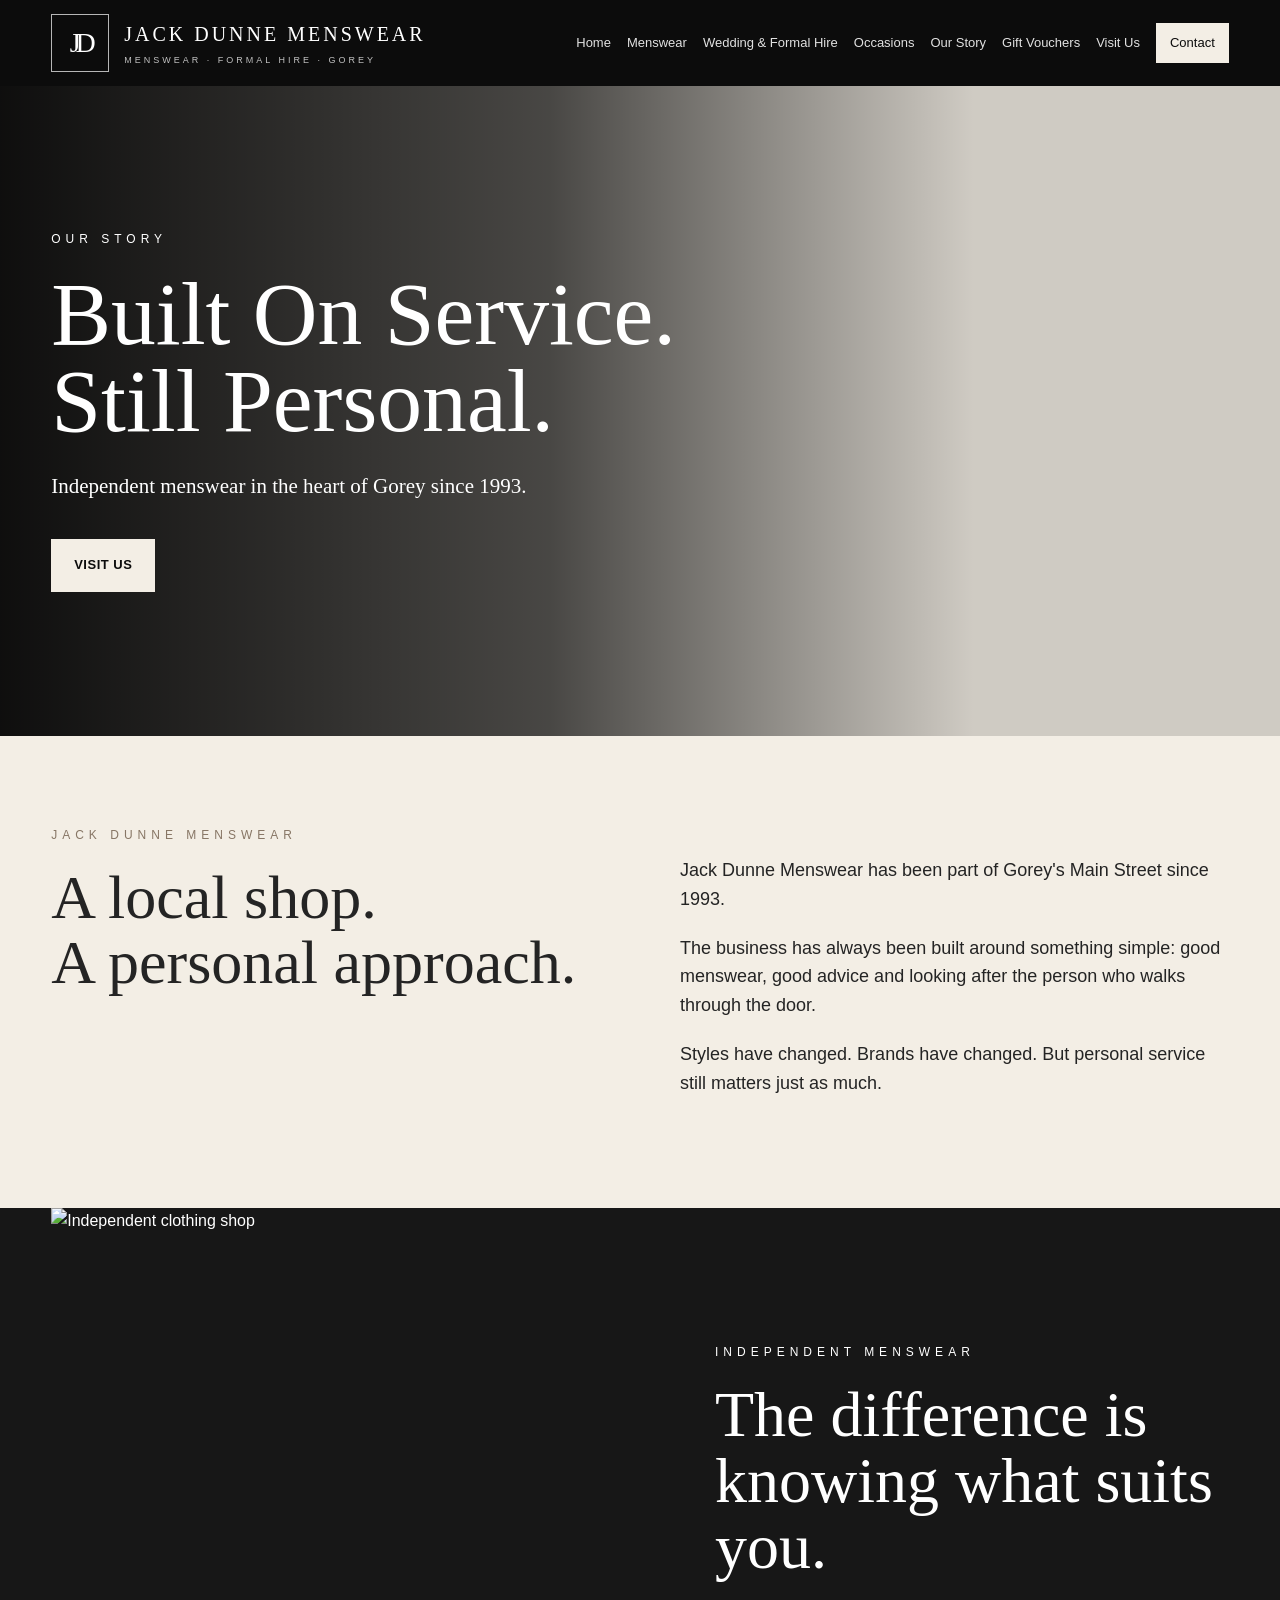
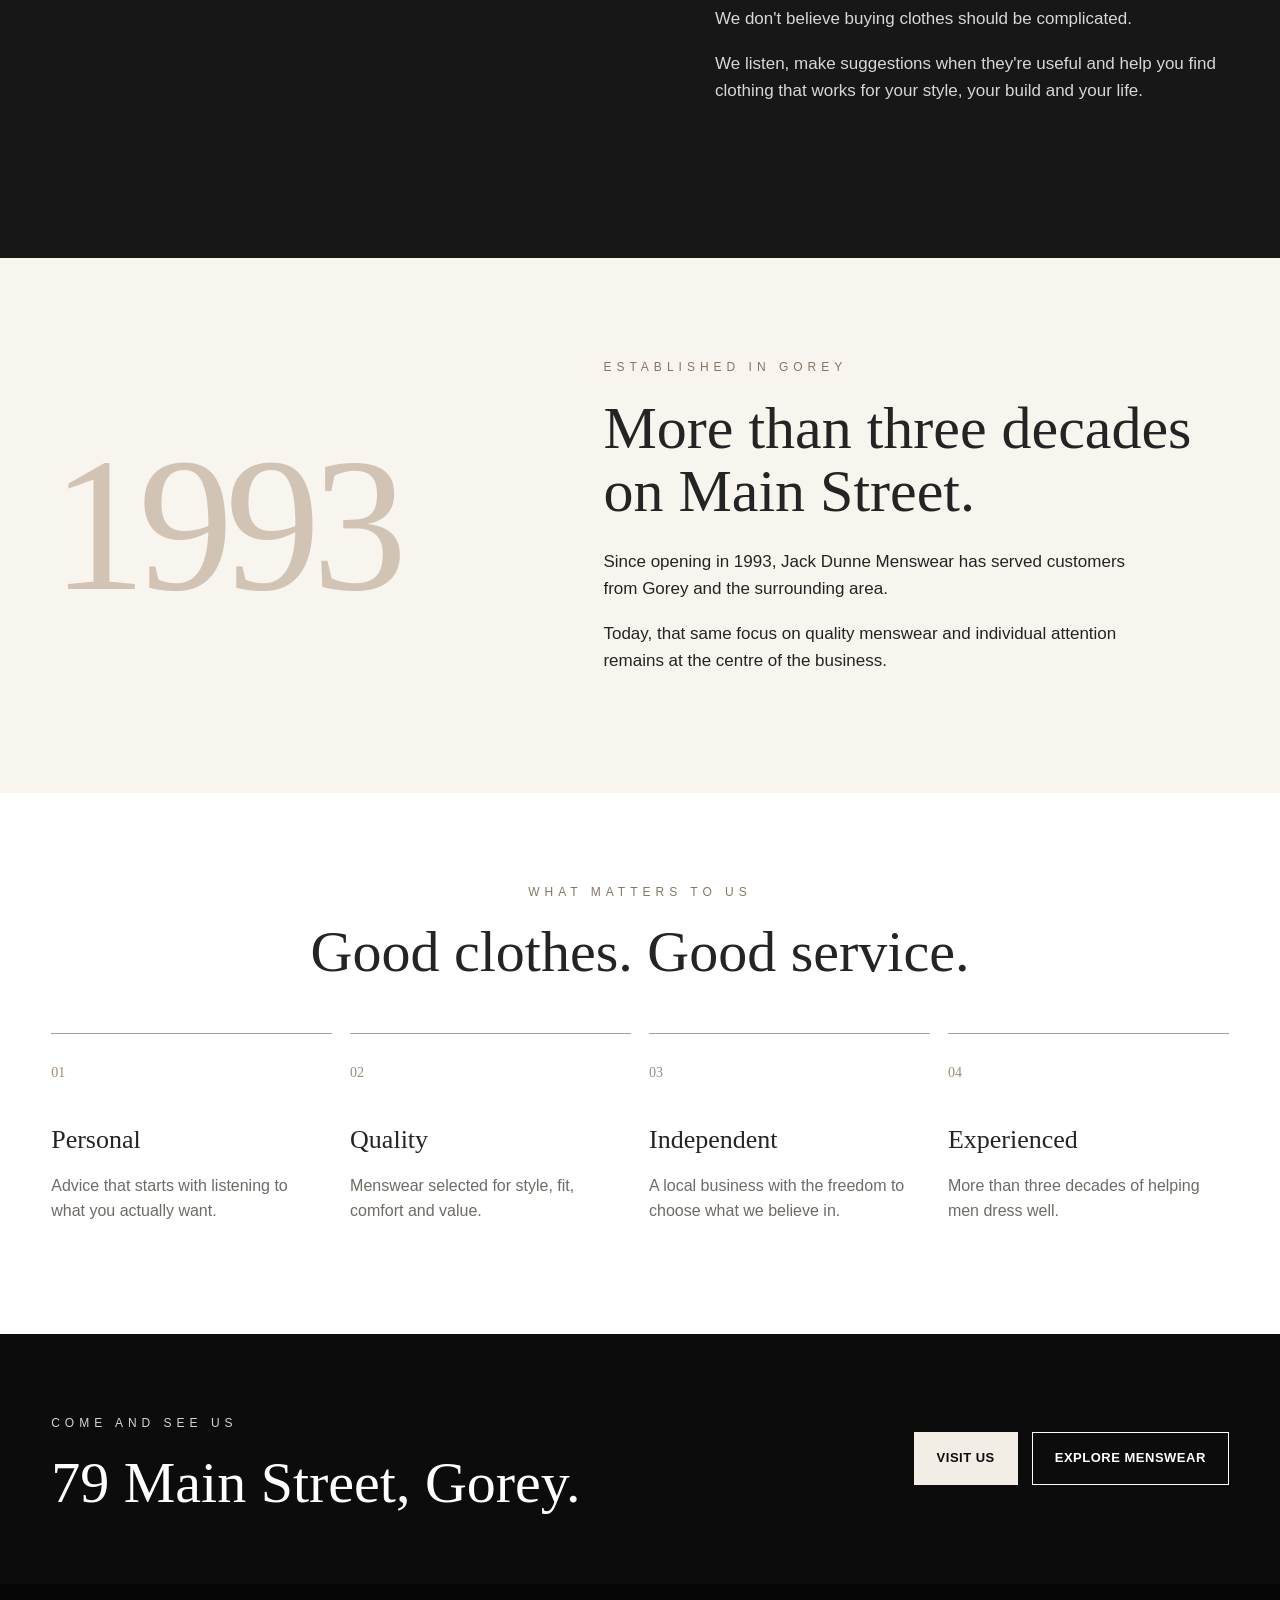
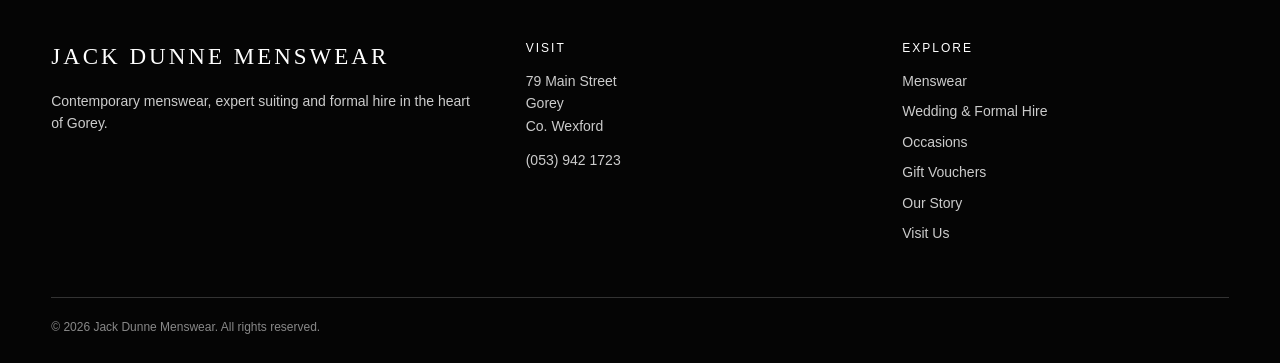
==== commit 325491f5: "Enhance about.html with SEO improvements and content updates Updated meta tags and improved content " ====
--- a/about.html
+++ b/about.html
@@ -1,643 +1,340 @@
 <!DOCTYPE html>
 <html lang="en">
-
 <head>
   <meta charset="UTF-8">
-
-  <meta
-    name="viewport"
-    content="width=device-width, initial-scale=1.0"
-  >
-
-  <title>
-    Our Story | Jack Dunne Menswear Gorey
-  </title>
+  <meta name="viewport" content="width=device-width, initial-scale=1.0">
+
+  <title>Our Story | Jack Dunne Menswear Gorey</title>
 
   <meta
     name="description"
-    content="Discover the story of Jack Dunne Menswear in Gorey, Co. Wexford. Independent menswear, personal service and expert advice since 1993."
+    content="Discover the story of Jack Dunne Menswear, an independent Gorey menswear business established in 1993."
   >
 
   <link rel="stylesheet" href="css/style.css">
 </head>
 
-
 <body>
 
-
-<!-- ========================================
-     HEADER
-========================================= -->
-
 <header class="site-header">
-
   <div class="container header-inner">
 
-    <a
-      href="index.html"
-      class="brand"
-      aria-label="Jack Dunne Menswear Home"
-    >
-
-      <div class="brand-mark">
-        JD
-      </div>
+    <a href="index.html" class="brand" aria-label="Jack Dunne Menswear Home">
+      <div class="brand-mark">JD</div>
 
       <div class="brand-text">
-
-        <strong>
-          JACK DUNNE MENSWEAR
-        </strong>
-
-        <small>
-          MENSWEAR · FORMAL HIRE · GOREY
-        </small>
-
-      </div>
-
+        <strong>JACK DUNNE MENSWEAR</strong>
+        <small>MENSWEAR · FORMAL HIRE · GOREY</small>
+      </div>
     </a>
 
-
-    <button
-      class="menu-toggle"
-      aria-label="Open navigation menu"
-      aria-expanded="false"
-    >
+    <button class="menu-toggle" aria-label="Open navigation menu" aria-expanded="false">
       ☰
     </button>
 
-
     <nav class="main-nav">
-
-      <a href="index.html">
-        Home
-      </a>
-
-      <a href="menswear.html">
-        Menswear
-      </a>
-
-      <a href="weddings.html">
-        Wedding &amp; Formal Hire
-      </a>
-
-      <a href="occasions.html">
-        Occasions
-      </a>
-
-      <a href="about.html">
-        Our Story
-      </a>
-
-      <a href="vouchers.html">
-        Gift Vouchers
-      </a>
-
-      <a href="contact.html">
-        Visit Us
-      </a>
-
-      <a
-        href="contact.html"
-        class="nav-button"
-      >
-        Contact
-      </a>
-
+      <a href="index.html">Home</a>
+      <a href="menswear.html">Menswear</a>
+      <a href="weddings.html">Wedding &amp; Formal Hire</a>
+      <a href="occasions.html">Occasions</a>
+      <a href="about.html">Our Story</a>
+      <a href="vouchers.html">Gift Vouchers</a>
+      <a href="contact.html">Visit Us</a>
+      <a href="contact.html" class="nav-button">Contact</a>
     </nav>
 
   </div>
-
 </header>
 
-<!-- ========================================
-     MAIN CONTENT
-======================================== -->
 
 <main>
 
-
-<!-- ========================================
-     OUR STORY HERO
-======================================== -->
-
-<section class="story-hero">
-
+  <section class="story-hero">
+
+    <div class="container">
+
+      <div class="story-hero-content">
+
+        <p class="eyebrow">
+          Our Story
+        </p>
+
+        <h1>
+          Built On Service.<br>
+          Still Personal.
+        </h1>
+
+        <p>
+          Independent menswear in the heart of Gorey since 1993.
+        </p>
+
+        <a href="contact.html" class="btn btn-light">
+          Visit Us
+        </a>
+
+      </div>
+
+    </div>
+
+  </section>
+
+
+  <section class="intro-section">
+
+    <div class="container intro-grid">
+
+      <div>
+        <p class="eyebrow dark-eyebrow">
+          Jack Dunne Menswear
+        </p>
+
+        <h2>
+          A local shop.<br>
+          A personal approach.
+        </h2>
+      </div>
+
+
+      <div class="intro-copy">
+
+        <p>
+          Jack Dunne Menswear has been part of Gorey's Main Street
+          since 1993.
+        </p>
+
+        <p>
+          The business has always been built around something simple:
+          good menswear, good advice and looking after the person
+          who walks through the door.
+        </p>
+
+        <p>
+          Styles have changed. Brands have changed. But personal
+          service still matters just as much.
+        </p>
+
+      </div>
+
+    </div>
+
+  </section>
+
+
+  <section class="about-editorial">
+
+    <div class="container about-editorial-grid">
+
+      <div class="about-editorial-image">
+        <img
+          src="https://images.unsplash.com/photo-1441986300917-64674bd600d8?auto=format&fit=crop&w=1100&q=85"
+          alt="Independent clothing shop"
+        >
+      </div>
+
+
+      <div class="about-editorial-copy">
+
+        <p class="eyebrow">
+          Independent Menswear
+        </p>
+
+        <h2>
+          The difference is<br>
+          knowing what suits you.
+        </h2>
+
+        <p>
+          We don't believe buying clothes should be complicated.
+        </p>
+
+        <p>
+          We listen, make suggestions when they're useful and help
+          you find clothing that works for your style, your build
+          and your life.
+        </p>
+
+      </div>
+
+    </div>
+
+  </section>
+
+
+  <section class="heritage-section">
+
+    <div class="container heritage-grid">
+
+      <div class="heritage-year">
+        1993
+      </div>
+
+
+      <div class="heritage-copy">
+
+        <p class="eyebrow dark-eyebrow">
+          Established In Gorey
+        </p>
+
+        <h2>
+          More than three decades on Main Street.
+        </h2>
+
+        <p>
+          Since opening in 1993, Jack Dunne Menswear has served
+          customers from Gorey and the surrounding area.
+        </p>
+
+        <p>
+          Today, that same focus on quality menswear and individual
+          attention remains at the centre of the business.
+        </p>
+
+      </div>
+
+    </div>
+
+  </section>
+
+
+  <section class="about-values">
+
+    <div class="container">
+
+      <div class="section-heading-centre">
+
+        <p class="eyebrow dark-eyebrow">
+          What Matters To Us
+        </p>
+
+        <h2>
+          Good clothes. Good service.
+        </h2>
+
+      </div>
+
+
+      <div class="about-values-grid">
+
+        <article class="about-value">
+          <span>01</span>
+          <h3>Personal</h3>
+          <p>Advice that starts with listening to what you actually want.</p>
+        </article>
+
+        <article class="about-value">
+          <span>02</span>
+          <h3>Quality</h3>
+          <p>Menswear selected for style, fit, comfort and value.</p>
+        </article>
+
+        <article class="about-value">
+          <span>03</span>
+          <h3>Independent</h3>
+          <p>A local business with the freedom to choose what we believe in.</p>
+        </article>
+
+        <article class="about-value">
+          <span>04</span>
+          <h3>Experienced</h3>
+          <p>More than three decades of helping men dress well.</p>
+        </article>
+
+      </div>
+
+    </div>
+
+  </section>
+
+
+  <section class="visit-strip">
+
+    <div class="container visit-inner">
+
+      <div>
+        <p class="eyebrow">Come And See Us</p>
+
+        <h2>
+          79 Main Street, Gorey.
+        </h2>
+      </div>
+
+      <div class="button-row">
+        <a href="contact.html" class="btn btn-light">Visit Us</a>
+        <a href="menswear.html" class="btn">Explore Menswear</a>
+      </div>
+
+    </div>
+
+  </section>
+
+</main>
+
+
+<footer class="site-footer">
   <div class="container">
 
-    <div class="story-hero-content">
-
-      <p class="eyebrow">
-        Independent Menswear Since 1993
-      </p>
-
-      <h1>
-        Built On Service.<br>
-        Still Personal.
-      </h1>
-
-      <p>
-        More than three decades of menswear, tailoring
-        and personal advice in the heart of Gorey.
-      </p>
-
-      <div class="button-row">
-
-        <a
-          href="#our-story"
-          class="btn btn-light"
-        >
-          Our Story ↓
-        </a>
-
-        <a
-          href="contact.html"
-          class="btn"
-        >
-          Visit Us →
-        </a>
-
-      </div>
-
+    <div class="footer-grid">
+
+      <div>
+        <p class="footer-title">JACK DUNNE MENSWEAR</p>
+        <p class="footer-copy">
+          Contemporary menswear, expert suiting and formal hire
+          in the heart of Gorey.
+        </p>
+      </div>
+
+      <div>
+        <p class="footer-heading">Visit</p>
+        <p class="footer-copy">
+          79 Main Street<br>
+          Gorey<br>
+          Co. Wexford
+        </p>
+
+        <p class="footer-copy" style="margin-top:12px;">
+          <a href="tel:+353539421723">(053) 942 1723</a>
+        </p>
+      </div>
+
+      <div>
+        <p class="footer-heading">Explore</p>
+
+        <div class="footer-links">
+          <a href="menswear.html">Menswear</a>
+          <a href="weddings.html">Wedding &amp; Formal Hire</a>
+          <a href="occasions.html">Occasions</a>
+          <a href="vouchers.html">Gift Vouchers</a>
+          <a href="about.html">Our Story</a>
+          <a href="contact.html">Visit Us</a>
+        </div>
+      </div>
+
+    </div>
+
+    <div class="footer-bottom">
+      <p>&copy; 2026 Jack Dunne Menswear. All rights reserved.</p>
     </div>
 
   </div>
-
-</section>
-
-
-<!-- ========================================
-     INTRODUCTION
-======================================== -->
-
-<section
-  class="intro-section"
-  id="our-story"
->
-
-  <div class="container intro-grid">
-
-    <div>
-
-      <p class="eyebrow dark-eyebrow">
-        Since 1993
-      </p>
-
-      <h2>
-        Some things<br>
-        shouldn't change.
-      </h2>
-
-    </div>
-
-
-    <div class="intro-copy">
-
-      <p>
-        Jack Dunne Menswear has been part of Gorey's Main Street
-        since 1993.
-      </p>
-
-      <p>
-        Styles change. Brands change. What people want from
-        a good menswear shop shouldn't.
-      </p>
-
-      <p>
-        Good advice, proper fitting, quality clothing and
-        someone who takes the time to understand what you're
-        actually looking for.
-      </p>
-
-    </div>
-
-  </div>
-
-</section>
-
-
-<!-- ========================================
-     THE STORE
-======================================== -->
-
-<section class="about-editorial">
-
-  <div class="container about-editorial-grid">
-
-    <div class="about-editorial-image">
-
-      <img
-        src="https://images.unsplash.com/photo-1441986300917-64674bd600d8?auto=format&fit=crop&w=1200&q=85"
-        alt="Independent menswear store"
-      >
-
-    </div>
-
-
-    <div class="about-editorial-copy">
-
-      <p class="eyebrow">
-        Independent By Choice
-      </p>
-
-      <h2>
-        Menswear with<br>
-        a human touch.
-      </h2>
-
-      <p>
-        Being independent means being able to focus on
-        something simple: the person who walks through
-        the door.
-      </p>
-
-      <p>
-        Whether you're buying something for everyday,
-        choosing a suit for an important occasion or
-        getting ready for your wedding, the approach
-        is the same.
-      </p>
-
-      <p>
-        Take the time. Get the fit right. And make sure
-        you leave wearing something that feels like you.
-      </p>
-
-    </div>
-
-  </div>
-
-</section>
-
-
-<!-- ========================================
-     1993 FEATURE
-======================================== -->
-
-<section class="heritage-section">
-
-  <div class="container heritage-grid">
-
-    <div class="heritage-year">
-      1993
-    </div>
-
-
-    <div class="heritage-copy">
-
-      <p class="eyebrow dark-eyebrow">
-        Gorey · Co. Wexford
-      </p>
-
-      <h2>
-        More than three decades<br>
-        on Main Street.
-      </h2>
-
-      <p>
-        Since opening in 1993, Jack Dunne Menswear has
-        dressed generations of customers from Gorey
-        and beyond.
-      </p>
-
-      <p>
-        The clothes may have changed over the years,
-        but the value of knowing your customers hasn't.
-      </p>
-
-    </div>
-
-  </div>
-
-</section>
-
-
-<!-- ========================================
-     PERSONAL SERVICE
-======================================== -->
-
-<section class="about-values">
-
-  <div class="container">
-
-    <div class="section-heading-centre">
-
-      <p class="eyebrow dark-eyebrow">
-        Our Approach
-      </p>
-
-      <h2>
-        No fuss. No hard sell.
-      </h2>
-
-      <p>
-        Just good menswear and the experience to help you choose it.
-      </p>
-
-    </div>
-
-
-    <div class="about-values-grid">
-
-
-      <article class="about-value">
-
-        <span>
-          01
-        </span>
-
-        <h3>
-          Personal Service
-        </h3>
-
-        <p>
-          We take the time to understand what you're
-          looking for and what works for you.
-        </p>
-
-      </article>
-
-
-      <article class="about-value">
-
-        <span>
-          02
-        </span>
-
-        <h3>
-          Proper Fit
-        </h3>
-
-        <p>
-          The right fit can make all the difference.
-          We'll help you get it right.
-        </p>
-
-      </article>
-
-
-      <article class="about-value">
-
-        <span>
-          03
-        </span>
-
-        <h3>
-          Quality Menswear
-        </h3>
-
-        <p>
-          Clothing chosen for style, quality and
-          wearability rather than fashion for fashion's sake.
-        </p>
-
-      </article>
-
-
-      <article class="about-value">
-
-        <span>
-          04
-        </span>
-
-        <h3>
-          Local & Independent
-        </h3>
-
-        <p>
-          Proud to be an independent menswear business
-          in the heart of Gorey.
-        </p>
-
-      </article>
-
-
-    </div>
-
-  </div>
-
-</section>
-
-
-<!-- ========================================
-     MENSWEAR CTA
-======================================== -->
-
-<section class="intro-section">
-
-  <div class="container intro-grid">
-
-    <div>
-
-      <p class="eyebrow dark-eyebrow">
-        What We Do
-      </p>
-
-      <h2>
-        Clothes for everyday.<br>
-        And the big days.
-      </h2>
-
-    </div>
-
-
-    <div class="intro-copy">
-
-      <p>
-        Explore our menswear collection or discover our
-        Wedding & Formal Hire service.
-      </p>
-
-      <div class="button-row">
-
-        <a
-          href="menswear.html"
-          class="btn btn-dark"
-        >
-          Explore Menswear →
-        </a>
-
-        <a
-          href="weddings.html"
-          class="btn btn-dark"
-        >
-          Wedding & Formal Hire →
-        </a>
-
-      </div>
-
-    </div>
-
-  </div>
-
-</section>
-
-
-<!-- ========================================
-     VISIT CTA
-======================================== -->
-
-<section class="visit-strip">
-
-  <div class="container visit-inner">
-
-    <div>
-
-      <p class="eyebrow">
-        Come And Say Hello
-      </p>
-
-      <h2>
-        Visit us in Gorey.
-      </h2>
-
-      <p>
-        Sometimes the best way to find what you're
-        looking for is simply to come in.
-      </p>
-
-    </div>
-
-
-    <a
-      href="contact.html"
-      class="btn btn-light"
-    >
-      Find The Store →
-    </a>
-
-  </div>
-
-</section>
-
-
-</main>
-
-
-<!-- ========================================
-     FOOTER
-======================================== -->
-
-<footer class="site-footer">
-
-  <div class="container">
-
-    <div class="footer-grid">
-
-
-      <!-- BUSINESS -->
-
-      <div>
-
-        <div class="footer-title">
-          Jack Dunne Menswear
-        </div>
-
-        <p class="footer-copy">
-          Independent menswear, expert suiting and
-          formal hire in Gorey.
-        </p>
-
-      </div>
-
-
-      <!-- NAVIGATION -->
-
-      <div>
-
-        <div class="footer-heading">
-          Explore
-        </div>
-
-        <div class="footer-links">
-
-          <a href="index.html">
-            Home
-          </a>
-
-          <a href="menswear.html">
-            Menswear
-          </a>
-
-          <a href="weddings.html">
-            Wedding & Formal Hire
-          </a>
-
-          <a href="occasions.html">
-            Occasions
-          </a>
-
-          <a href="about.html">
-            Our Story
-          </a>
-
-          <a href="contact.html">
-            Visit Us
-          </a>
-
-        </div>
-
-      </div>
-
-
-      <!-- LOCATION -->
-
-      <div>
-
-        <div class="footer-heading">
-          Visit Us
-        </div>
-
-        <p class="footer-copy">
-          Gorey, Co. Wexford
-        </p>
-
-        <p class="footer-copy">
-          Full contact details to be confirmed.
-        </p>
-
-      </div>
-
-    </div>
-
-
-    <div class="footer-bottom">
-      © Jack Dunne Menswear · Established 1993
-    </div>
-
-  </div>
-
 </footer>
 
 
-<!-- ========================================
-     MOBILE ACTION BAR
-======================================== -->
-
 <div class="mobile-actions">
-
-  <a href="contact.html">
-    Call
-  </a>
-
-  <a href="contact.html">
+  <a href="tel:+353539421723">Call</a>
+
+  <a
+    href="https://www.google.com/maps/search/?api=1&query=Jack+Dunne+Menswear+79+Main+Street+Gorey+Wexford"
+    target="_blank"
+    rel="noopener"
+  >
     Directions
   </a>
 
-  <a href="contact.html">
-    Enquire
-  </a>
-
+  <a href="vouchers.html">Vouchers</a>
 </div>
 
 
-<!-- ========================================
-     JAVASCRIPT
-======================================== -->
-
 <script src="js/main.js"></script>
 
-
 </body>
-
 </html>
--- a/css/style.css
+++ b/css/style.css
@@ -1,13 +1,3 @@
-/* ========================================
-   Jack Dunne Menswear
-   MAIN STYLESHEET
-======================================== */
-
-
-/* ========================================
-   VARIABLES
-======================================== */
-
 :root {
   --black: #0c0c0c;
   --charcoal: #171717;
@@ -64,7 +54,7 @@
 
 
 /* ========================================
-   HEADER
+   HEADER / NAVIGATION
 ======================================== */
 
 .site-header {
@@ -80,7 +70,7 @@
   display: flex;
   align-items: center;
   justify-content: space-between;
-  gap: 30px;
+  gap: 24px;
 }
 
 .brand {
@@ -120,16 +110,11 @@
   white-space: nowrap;
 }
 
-
-/* ========================================
-   NAVIGATION
-======================================== */
-
 .main-nav {
   display: flex;
   align-items: center;
-  gap: 23px;
-  font-size: 14px;
+  gap: 16px;
+  font-size: 13px;
 }
 
 .main-nav a {
@@ -145,7 +130,7 @@
 .nav-button {
   background: var(--cream);
   color: var(--black);
-  padding: 11px 18px;
+  padding: 10px 14px;
   opacity: 1 !important;
 }
 
@@ -160,7 +145,7 @@
 
 
 /* ========================================
-   COMMON TYPOGRAPHY
+   SHARED TYPOGRAPHY / BUTTONS
 ======================================== */
 
 .eyebrow {
@@ -173,11 +158,6 @@
 .dark-eyebrow {
   color: #877665;
 }
-
-
-/* ========================================
-   BUTTONS
-======================================== */
 
 .button-row {
   display: flex;
@@ -196,7 +176,8 @@
   transition:
     background .2s ease,
     color .2s ease,
-    border-color .2s ease;
+    border-color .2s ease,
+    opacity .2s ease;
 }
 
 .btn-light {
@@ -213,6 +194,16 @@
 
 .btn:hover {
   opacity: .9;
+}
+
+.text-link {
+  display: inline-block;
+  margin-top: 18px;
+  border-bottom: 1px solid currentColor;
+  font-weight: 700;
+  font-size: 12px;
+  text-transform: uppercase;
+  letter-spacing: .5px;
 }
 
 
@@ -245,7 +236,7 @@
 
 .hero h1 {
   font-family: Georgia, "Times New Roman", serif;
-  font-size: clamp(54px, 7vw, 92px);
+  font-size: clamp(54px,7vw,92px);
   line-height: .98;
   font-weight: 400;
   margin-bottom: 25px;
@@ -270,7 +261,7 @@
 
 .service-grid {
   display: grid;
-  grid-template-columns: repeat(4, 1fr);
+  grid-template-columns: repeat(4,1fr);
   gap: 16px;
 }
 
@@ -304,16 +295,6 @@
 .card-content p {
   color: var(--muted);
   min-height: 54px;
-}
-
-.text-link {
-  display: inline-block;
-  margin-top: 18px;
-  border-bottom: 1px solid currentColor;
-  font-weight: 700;
-  font-size: 12px;
-  text-transform: uppercase;
-  letter-spacing: .5px;
 }
 
 
@@ -347,7 +328,7 @@
 
 
 /* ========================================
-   HOME STORY
+   STORY / GENERIC SPLIT
 ======================================== */
 
 .story {
@@ -373,7 +354,7 @@
 
 .story-copy h2 {
   font-family: Georgia, "Times New Roman", serif;
-  font-size: clamp(40px, 5vw, 62px);
+  font-size: clamp(40px,5vw,62px);
   line-height: 1.05;
   font-weight: 400;
   margin-bottom: 25px;
@@ -387,7 +368,7 @@
 
 
 /* ========================================
-   COMMON INTRO SECTIONS
+   INTRO SECTIONS
 ======================================== */
 
 .intro-section {
@@ -404,7 +385,7 @@
 
 .intro-grid h2 {
   font-family: Georgia, "Times New Roman", serif;
-  font-size: clamp(40px, 5vw, 62px);
+  font-size: clamp(40px,5vw,62px);
   line-height: 1.05;
   font-weight: 400;
 }
@@ -425,7 +406,7 @@
 
 
 /* ========================================
-   SECTION HEADING
+   SECTION HEADINGS
 ======================================== */
 
 .section-heading-centre {
@@ -436,7 +417,7 @@
 .section-heading-centre h2 {
   font-family: Georgia, "Times New Roman", serif;
   font-weight: 400;
-  font-size: clamp(40px, 5vw, 58px);
+  font-size: clamp(40px,5vw,58px);
   line-height: 1.05;
   margin-bottom: 10px;
 }
@@ -447,7 +428,7 @@
 
 
 /* ========================================
-   MENSWEAR HERO
+   MENSWEAR
 ======================================== */
 
 .menswear-hero {
@@ -474,7 +455,7 @@
 
 .menswear-hero h1 {
   font-family: Georgia, "Times New Roman", serif;
-  font-size: clamp(55px, 7vw, 90px);
+  font-size: clamp(55px,7vw,90px);
   font-weight: 400;
   line-height: .98;
   margin-bottom: 25px;
@@ -487,11 +468,6 @@
   margin-bottom: 35px;
 }
 
-
-/* ========================================
-   MENSWEAR COLLECTION
-======================================== */
-
 .collection-section {
   padding: 0 0 90px;
   background: var(--cream);
@@ -499,7 +475,7 @@
 
 .collection-grid {
   display: grid;
-  grid-template-columns: repeat(3, 1fr);
+  grid-template-columns: repeat(3,1fr);
   gap: 18px;
 }
 
@@ -525,7 +501,6 @@
   content: "";
   position: absolute;
   inset: 0;
-
   background:
     linear-gradient(
       0deg,
@@ -566,7 +541,7 @@
 
 
 /* ========================================
-   COMMON SERVICE FEATURE
+   GENERIC FEATURE
 ======================================== */
 
 .service-feature {
@@ -587,7 +562,7 @@
 
 .service-feature-copy h2 {
   font-family: Georgia, "Times New Roman", serif;
-  font-size: clamp(42px, 5vw, 64px);
+  font-size: clamp(42px,5vw,64px);
   font-weight: 400;
   line-height: 1.05;
   margin-bottom: 25px;
@@ -612,7 +587,7 @@
 
 
 /* ========================================
-   WEDDING HERO
+   WEDDINGS
 ======================================== */
 
 .wedding-hero {
@@ -639,7 +614,7 @@
 
 .wedding-hero h1 {
   font-family: Georgia, "Times New Roman", serif;
-  font-size: clamp(56px, 7vw, 92px);
+  font-size: clamp(56px,7vw,92px);
   line-height: .98;
   font-weight: 400;
   margin-bottom: 26px;
@@ -652,11 +627,6 @@
   margin-bottom: 38px;
 }
 
-
-/* ========================================
-   WEDDING CARDS
-======================================== */
-
 .wedding-feature-grid {
   padding: 0 0 90px;
   background: var(--cream);
@@ -664,7 +634,7 @@
 
 .wedding-cards {
   display: grid;
-  grid-template-columns: repeat(4, 1fr);
+  grid-template-columns: repeat(4,1fr);
   gap: 16px;
 }
 
@@ -692,11 +662,6 @@
 .wedding-card p {
   color: var(--muted);
 }
-
-
-/* ========================================
-   WEDDING EDITORIAL
-======================================== */
 
 .wedding-editorial {
   background: var(--charcoal);
@@ -723,7 +688,7 @@
 
 .wedding-editorial-copy h2 {
   font-family: Georgia, "Times New Roman", serif;
-  font-size: clamp(45px, 5vw, 66px);
+  font-size: clamp(45px,5vw,66px);
   line-height: 1.03;
   font-weight: 400;
   margin-bottom: 25px;
@@ -740,11 +705,6 @@
   margin-top: 18px;
 }
 
-
-/* ========================================
-   WEDDING STEPS
-======================================== */
-
 .wedding-steps {
   background: #f8f5ef;
   padding: 90px 0;
@@ -752,7 +712,7 @@
 
 .steps-grid {
   display: grid;
-  grid-template-columns: repeat(4, 1fr);
+  grid-template-columns: repeat(4,1fr);
   gap: 18px;
 }
 
@@ -780,11 +740,6 @@
   color: var(--muted);
 }
 
-
-/* ========================================
-   WEDDING ENQUIRY
-======================================== */
-
 .wedding-enquiry {
   padding: 95px 0;
   background: var(--cream);
@@ -799,7 +754,7 @@
 
 .wedding-enquiry-copy h2 {
   font-family: Georgia, "Times New Roman", serif;
-  font-size: clamp(50px, 6vw, 75px);
+  font-size: clamp(50px,6vw,75px);
   font-weight: 400;
   line-height: 1;
   margin-bottom: 25px;
@@ -824,9 +779,14 @@
   padding: 45px;
 }
 
+
+/* ========================================
+   FORMS
+======================================== */
+
 .form-grid {
   display: grid;
-  grid-template-columns: repeat(2, 1fr);
+  grid-template-columns: repeat(2,1fr);
   gap: 22px;
 }
 
@@ -873,7 +833,7 @@
 
 
 /* ========================================
-   OCCASIONS HERO
+   OCCASIONS
 ======================================== */
 
 .occasion-hero {
@@ -900,7 +860,7 @@
 
 .occasion-hero h1 {
   font-family: Georgia, "Times New Roman", serif;
-  font-size: clamp(55px, 7vw, 90px);
+  font-size: clamp(55px,7vw,90px);
   line-height: .98;
   font-weight: 400;
   margin-bottom: 25px;
@@ -913,11 +873,6 @@
   margin-bottom: 35px;
 }
 
-
-/* ========================================
-   OCCASION CARDS
-======================================== */
-
 .occasion-section {
   background: var(--cream);
   padding: 0 0 90px;
@@ -925,7 +880,7 @@
 
 .occasion-grid {
   display: grid;
-  grid-template-columns: repeat(3, 1fr);
+  grid-template-columns: repeat(3,1fr);
   gap: 18px;
 }
 
@@ -970,7 +925,379 @@
 
 
 /* ========================================
-   COMMON VISIT CTA
+   ABOUT
+======================================== */
+
+.story-hero {
+  min-height: 650px;
+  display: flex;
+  align-items: center;
+  color: white;
+
+  background:
+    linear-gradient(
+      90deg,
+      rgba(0,0,0,.94) 0%,
+      rgba(0,0,0,.7) 43%,
+      rgba(0,0,0,.15) 76%
+    ),
+    url("https://images.unsplash.com/photo-1441986300917-64674bd600d8?auto=format&fit=crop&w=1800&q=85")
+    center 45% / cover no-repeat;
+}
+
+.story-hero-content {
+  max-width: 700px;
+  padding: 100px 0;
+}
+
+.story-hero h1 {
+  font-family: Georgia, "Times New Roman", serif;
+  font-size: clamp(55px,7vw,90px);
+  line-height: .98;
+  font-weight: 400;
+  margin-bottom: 25px;
+}
+
+.story-hero-content > p:not(.eyebrow) {
+  font-family: Georgia, "Times New Roman", serif;
+  font-size: 21px;
+  max-width: 590px;
+  margin-bottom: 35px;
+}
+
+.about-editorial {
+  background: var(--charcoal);
+  color: white;
+}
+
+.about-editorial-grid {
+  display: grid;
+  grid-template-columns: 1fr 1fr;
+  min-height: 650px;
+}
+
+.about-editorial-image img {
+  width: 100%;
+  height: 100%;
+  min-height: 650px;
+  object-fit: cover;
+}
+
+.about-editorial-copy {
+  padding: 95px 0 95px 75px;
+  align-self: center;
+}
+
+.about-editorial-copy h2 {
+  font-family: Georgia, "Times New Roman", serif;
+  font-size: clamp(44px,5vw,65px);
+  line-height: 1.03;
+  font-weight: 400;
+  margin-bottom: 25px;
+}
+
+.about-editorial-copy > p:not(.eyebrow) {
+  color: #d7d7d7;
+  font-size: 17px;
+  max-width: 520px;
+  margin-bottom: 18px;
+}
+
+.heritage-section {
+  background: #f8f5ef;
+  padding: 100px 0;
+}
+
+.heritage-grid {
+  display: grid;
+  grid-template-columns: .85fr 1.15fr;
+  gap: 90px;
+  align-items: center;
+}
+
+.heritage-year {
+  font-family: Georgia, "Times New Roman", serif;
+  font-size: clamp(100px,15vw,190px);
+  line-height: .8;
+  color: #d1c4b5;
+  letter-spacing: -8px;
+}
+
+.heritage-copy h2 {
+  font-family: Georgia, "Times New Roman", serif;
+  font-size: clamp(42px,5vw,60px);
+  line-height: 1.05;
+  font-weight: 400;
+  margin-bottom: 25px;
+}
+
+.heritage-copy > p:not(.eyebrow) {
+  font-size: 17px;
+  max-width: 560px;
+  margin-bottom: 18px;
+}
+
+.about-values {
+  background: white;
+  padding: 90px 0;
+}
+
+.about-values-grid {
+  display: grid;
+  grid-template-columns: repeat(4,1fr);
+  gap: 18px;
+  margin-top: 50px;
+}
+
+.about-value {
+  border-top: 1px solid #aaa097;
+  padding: 28px 15px 20px 0;
+}
+
+.about-value span {
+  display: block;
+  font-family: Georgia, "Times New Roman", serif;
+  color: #9b8c7c;
+  font-size: 14px;
+  margin-bottom: 35px;
+}
+
+.about-value h3 {
+  font-family: Georgia, "Times New Roman", serif;
+  font-size: 26px;
+  font-weight: 400;
+  margin-bottom: 12px;
+}
+
+.about-value p {
+  color: var(--muted);
+}
+
+
+/* ========================================
+   CONTACT / VISIT
+======================================== */
+
+.contact-hero {
+  min-height: 650px;
+  display: flex;
+  align-items: center;
+  color: white;
+
+  background:
+    linear-gradient(
+      90deg,
+      rgba(0,0,0,.94) 0%,
+      rgba(0,0,0,.72) 43%,
+      rgba(0,0,0,.18) 75%
+    ),
+    url("https://images.unsplash.com/photo-1441984904996-e0b6ba687e04?auto=format&fit=crop&w=1800&q=85")
+    center 45% / cover no-repeat;
+}
+
+.contact-hero-content {
+  max-width: 700px;
+  padding: 100px 0;
+}
+
+.contact-hero h1 {
+  font-family: Georgia, "Times New Roman", serif;
+  font-size: clamp(55px,7vw,90px);
+  line-height: .98;
+  font-weight: 400;
+  margin-bottom: 25px;
+}
+
+.contact-hero-content > p:not(.eyebrow) {
+  font-family: Georgia, "Times New Roman", serif;
+  font-size: 21px;
+  max-width: 590px;
+  margin-bottom: 35px;
+}
+
+.contact-section {
+  padding: 100px 0;
+  background: var(--cream);
+}
+
+.contact-grid {
+  display: grid;
+  grid-template-columns: .9fr 1.1fr;
+  gap: 100px;
+}
+
+.contact-intro h2 {
+  font-family: Georgia, "Times New Roman", serif;
+  font-size: clamp(44px,5vw,64px);
+  line-height: 1.03;
+  font-weight: 400;
+  margin-bottom: 25px;
+}
+
+.contact-intro > p:not(.eyebrow) {
+  font-size: 17px;
+  max-width: 500px;
+  margin-bottom: 18px;
+}
+
+.contact-details {
+  border-top: 1px solid #b8afa5;
+}
+
+.contact-detail {
+  display: grid;
+  grid-template-columns: 55px 1fr;
+  gap: 20px;
+  padding: 30px 0;
+  border-bottom: 1px solid #b8afa5;
+}
+
+.contact-detail > span {
+  font-family: Georgia, "Times New Roman", serif;
+  color: #9b8c7c;
+  font-size: 13px;
+}
+
+.contact-detail h3 {
+  font-family: Georgia, "Times New Roman", serif;
+  font-size: 28px;
+  font-weight: 400;
+  margin-bottom: 10px;
+}
+
+.contact-detail p {
+  color: var(--muted);
+}
+
+.location-feature {
+  background: var(--charcoal);
+  color: white;
+}
+
+.location-feature-grid {
+  display: grid;
+  grid-template-columns: 1fr 1fr;
+  min-height: 600px;
+}
+
+.location-block {
+  align-self: center;
+  padding: 90px 70px 90px 0;
+}
+
+.location-block h2 {
+  font-family: Georgia, "Times New Roman", serif;
+  font-size: clamp(45px,5vw,65px);
+  line-height: 1.03;
+  font-weight: 400;
+  margin-bottom: 25px;
+}
+
+.location-block > p:not(.eyebrow) {
+  color: #d5d5d5;
+  font-size: 17px;
+  max-width: 500px;
+  margin-bottom: 30px;
+}
+
+.location-visual {
+  min-height: 600px;
+  display: grid;
+  place-items: center;
+
+  background:
+    linear-gradient(rgba(0,0,0,.3),rgba(0,0,0,.3)),
+    url("https://images.unsplash.com/photo-1477959858617-67f85cf4f1df?auto=format&fit=crop&w=1200&q=85")
+    center / cover no-repeat;
+}
+
+.location-marker {
+  background: rgba(12,12,12,.92);
+  padding: 50px 55px;
+  text-align: center;
+  border: 1px solid rgba(255,255,255,.3);
+}
+
+.location-jd {
+  width: 80px;
+  height: 80px;
+  display: grid;
+  place-items: center;
+  margin: 0 auto 22px;
+  border: 1px solid white;
+  font-family: Georgia, "Times New Roman", serif;
+  font-size: 35px;
+}
+
+.location-marker p {
+  font-family: Georgia, "Times New Roman", serif;
+  font-size: 21px;
+  letter-spacing: 2px;
+}
+
+.location-marker span {
+  display: block;
+  margin-top: 8px;
+  color: #bbb;
+  font-size: 13px;
+}
+
+.contact-help {
+  padding: 90px 0;
+  background: #f8f5ef;
+}
+
+.contact-help-grid {
+  display: grid;
+  grid-template-columns: repeat(3,1fr);
+  gap: 18px;
+  margin-top: 50px;
+}
+
+.contact-help-card {
+  background: white;
+  padding: 38px 30px;
+  min-height: 310px;
+  transition:
+    transform .2s ease,
+    box-shadow .2s ease;
+}
+
+.contact-help-card:hover {
+  transform: translateY(-4px);
+  box-shadow: 0 15px 35px rgba(0,0,0,.08);
+}
+
+.contact-help-card span {
+  display: block;
+  font-family: Georgia, "Times New Roman", serif;
+  color: #9b8c7c;
+  font-size: 14px;
+  margin-bottom: 45px;
+}
+
+.contact-help-card h3 {
+  font-family: Georgia, "Times New Roman", serif;
+  font-size: 31px;
+  line-height: 1.05;
+  font-weight: 400;
+  margin-bottom: 15px;
+}
+
+.contact-help-card p {
+  color: var(--muted);
+  margin-bottom: 25px;
+}
+
+.contact-help-card strong {
+  font-size: 12px;
+  text-transform: uppercase;
+  letter-spacing: .7px;
+}
+
+
+/* ========================================
+   VISIT STRIP
 ======================================== */
 
 .visit-strip {
@@ -988,7 +1315,7 @@
 
 .visit-inner h2 {
   font-family: Georgia, "Times New Roman", serif;
-  font-size: clamp(38px, 5vw, 58px);
+  font-size: clamp(38px,5vw,58px);
   font-weight: 400;
   line-height: 1.05;
 }
@@ -996,6 +1323,421 @@
 .visit-inner p {
   margin-top: 10px;
   color: #d5d5d5;
+}
+
+
+/* ========================================
+   GIFT VOUCHERS
+======================================== */
+
+.voucher-hero {
+  min-height: 690px;
+  display: flex;
+  align-items: center;
+  color: white;
+
+  background:
+    linear-gradient(
+      90deg,
+      rgba(0,0,0,.94) 0%,
+      rgba(0,0,0,.72) 45%,
+      rgba(0,0,0,.18) 78%
+    ),
+    url("https://images.unsplash.com/photo-1507679799987-c73779587ccf?auto=format&fit=crop&w=1800&q=85")
+    center / cover no-repeat;
+}
+
+.voucher-hero-content {
+  max-width: 720px;
+  padding: 100px 0;
+}
+
+.voucher-hero h1 {
+  font-family: Georgia, "Times New Roman", serif;
+  font-size: clamp(55px,7vw,92px);
+  line-height: .98;
+  font-weight: 400;
+  margin-bottom: 25px;
+}
+
+.voucher-hero-content > p:not(.eyebrow) {
+  font-family: Georgia, "Times New Roman", serif;
+  font-size: 21px;
+  max-width: 590px;
+  margin-bottom: 35px;
+}
+
+.voucher-values {
+  background: #f8f5ef;
+  padding: 90px 0;
+}
+
+.voucher-value-grid {
+  display: grid;
+  grid-template-columns: repeat(3,1fr);
+  gap: 18px;
+}
+
+.voucher-value-card {
+  appearance: none;
+  border: 1px solid #d7cec4;
+  background: white;
+  padding: 50px 30px;
+  min-height: 260px;
+  cursor: pointer;
+  text-align: left;
+
+  transition:
+    transform .25s ease,
+    box-shadow .25s ease,
+    background .25s ease,
+    color .25s ease;
+}
+
+.voucher-value-card:hover {
+  transform: translateY(-5px);
+  box-shadow: 0 15px 35px rgba(0,0,0,.08);
+  background: #111;
+  color: white;
+}
+
+.voucher-value-card span {
+  display: block;
+  text-transform: uppercase;
+  letter-spacing: 3px;
+  font-size: 11px;
+  margin-bottom: 35px;
+}
+
+.voucher-value-card strong {
+  display: block;
+  font-family: Georgia, "Times New Roman", serif;
+  font-size: 65px;
+  line-height: 1;
+  font-weight: 400;
+}
+
+.voucher-value-card small {
+  display: block;
+  margin-top: 35px;
+  text-transform: uppercase;
+  letter-spacing: 1.5px;
+}
+
+.voucher-editorial {
+  background: #111;
+  color: white;
+}
+
+.voucher-editorial-grid {
+  display: grid;
+  grid-template-columns: .9fr 1.1fr;
+  gap: 80px;
+  align-items: center;
+  min-height: 650px;
+}
+
+.voucher-editorial-copy {
+  padding: 90px 0;
+}
+
+.voucher-editorial-copy h2 {
+  font-family: Georgia, "Times New Roman", serif;
+  font-size: clamp(44px,5vw,65px);
+  line-height: 1.03;
+  font-weight: 400;
+  margin-bottom: 25px;
+}
+
+.voucher-editorial-copy > p:not(.eyebrow) {
+  color: #d7d7d7;
+  font-size: 17px;
+  max-width: 500px;
+  margin-bottom: 18px;
+}
+
+.voucher-visual {
+  display: flex;
+  align-items: center;
+  justify-content: center;
+  padding: 70px 0;
+}
+
+.voucher-preview-card {
+  width: 100%;
+  max-width: 610px;
+  min-height: 360px;
+  border: 1px solid #d8c7a9;
+
+  background:
+    linear-gradient(
+      135deg,
+      #090909,
+      #1b1b1b
+    );
+
+  padding: 40px;
+  display: flex;
+  flex-direction: column;
+  justify-content: space-between;
+  box-shadow: 0 35px 80px rgba(0,0,0,.35);
+}
+
+.voucher-preview-top {
+  display: flex;
+  align-items: center;
+  gap: 20px;
+}
+
+.voucher-preview-logo {
+  width: 55px;
+  height: 55px;
+  display: grid;
+  place-items: center;
+  border: 1px solid white;
+  font-family: Georgia, "Times New Roman", serif;
+  font-size: 25px;
+}
+
+.voucher-preview-top strong {
+  display: block;
+  font-family: Georgia, "Times New Roman", serif;
+  letter-spacing: 3px;
+  font-weight: 400;
+}
+
+.voucher-preview-top small {
+  letter-spacing: 4px;
+  color: #aaa;
+}
+
+.voucher-preview-middle span {
+  display: block;
+  text-transform: uppercase;
+  letter-spacing: 4px;
+  font-size: 11px;
+}
+
+.voucher-preview-middle strong {
+  display: block;
+  font-family: Georgia, "Times New Roman", serif;
+  font-size: 80px;
+  font-weight: 400;
+  line-height: 1.1;
+}
+
+.voucher-preview-middle small {
+  letter-spacing: 3px;
+}
+
+.voucher-preview-bottom {
+  border-top: 1px solid #555;
+  padding-top: 20px;
+  display: flex;
+  justify-content: space-between;
+  gap: 25px;
+}
+
+.voucher-preview-bottom span {
+  letter-spacing: 4px;
+}
+
+.voucher-preview-bottom small {
+  color: #aaa;
+}
+
+
+/* ========================================
+   VOUCHER CHECKOUT
+======================================== */
+
+.voucher-checkout-section {
+  padding: 100px 0;
+  background: var(--cream);
+  min-height: 750px;
+}
+
+.voucher-checkout-grid {
+  display: grid;
+  grid-template-columns: .85fr 1.15fr;
+  gap: 90px;
+  align-items: start;
+}
+
+.voucher-order-summary h1 {
+  font-family: Georgia, "Times New Roman", serif;
+  font-size: clamp(48px,6vw,72px);
+  line-height: 1;
+  font-weight: 400;
+  margin-bottom: 25px;
+}
+
+.voucher-order-summary > p:not(.eyebrow) {
+  font-size: 17px;
+  max-width: 480px;
+}
+
+.checkout-voucher-card {
+  background: #111;
+  color: white;
+  border: 1px solid #cdbb9e;
+  padding: 40px;
+  margin: 40px 0 15px;
+}
+
+.checkout-voucher-card span {
+  display: block;
+  text-transform: uppercase;
+  letter-spacing: 3px;
+  font-size: 11px;
+}
+
+.checkout-voucher-card strong {
+  display: block;
+  font-family: Georgia, "Times New Roman", serif;
+  font-size: 75px;
+  font-weight: 400;
+}
+
+.checkout-voucher-card small {
+  letter-spacing: 2px;
+  color: #aaa;
+}
+
+.voucher-details-box {
+  background: white;
+  padding: 45px;
+}
+
+.voucher-payment-button:disabled {
+  opacity: .5;
+  cursor: not-allowed;
+}
+
+.voucher-payment-note {
+  text-align: center;
+  margin-top: 15px;
+  color: var(--muted);
+  font-size: 13px;
+}
+
+
+/* ========================================
+   THANK YOU / SUCCESS
+======================================== */
+
+.thank-you-section {
+  min-height: 720px;
+  display: flex;
+  align-items: center;
+  text-align: center;
+  color: white;
+  padding: 100px 0;
+
+  background:
+    linear-gradient(
+      rgba(0,0,0,.87),
+      rgba(0,0,0,.87)
+    ),
+    url("https://images.unsplash.com/photo-1617137968427-85924c800a22?auto=format&fit=crop&w=1800&q=85")
+    center / cover no-repeat;
+}
+
+.thank-you-content {
+  max-width: 760px;
+  margin: 0 auto;
+}
+
+.thank-you-mark {
+  width: 72px;
+  height: 72px;
+  border: 1px solid rgba(255,255,255,.6);
+  border-radius: 50%;
+  display: grid;
+  place-items: center;
+  margin: 0 auto 35px;
+  font-family: Georgia, "Times New Roman", serif;
+  font-size: 30px;
+}
+
+.thank-you-content h1 {
+  font-family: Georgia, "Times New Roman", serif;
+  font-size: clamp(65px,9vw,105px);
+  font-weight: 400;
+  line-height: .95;
+  margin-bottom: 30px;
+}
+
+.thank-you-lead {
+  font-family: Georgia, "Times New Roman", serif;
+  font-size: 24px;
+  margin-bottom: 15px;
+}
+
+.thank-you-copy {
+  color: #d5d5d5;
+  font-size: 17px;
+  max-width: 570px;
+  margin: 0 auto 35px;
+}
+
+.thank-you-buttons {
+  justify-content: center;
+  margin-top: 35px;
+}
+
+.thank-you-home {
+  display: inline-block;
+  margin-top: 35px;
+  color: #d5d5d5;
+  font-size: 13px;
+  border-bottom: 1px solid #777;
+  padding-bottom: 3px;
+}
+
+.thank-you-home:hover {
+  color: white;
+}
+
+.voucher-success-section {
+  min-height: 720px;
+  display: flex;
+  align-items: center;
+  text-align: center;
+  color: white;
+  padding: 100px 0;
+
+  background:
+    linear-gradient(
+      rgba(0,0,0,.89),
+      rgba(0,0,0,.89)
+    ),
+    url("https://images.unsplash.com/photo-1617137968427-85924c800a22?auto=format&fit=crop&w=1800&q=85")
+    center / cover no-repeat;
+}
+
+.voucher-success-content {
+  max-width: 760px;
+  margin: 0 auto;
+}
+
+.voucher-success-content h1 {
+  font-family: Georgia, "Times New Roman", serif;
+  font-size: clamp(55px,7vw,90px);
+  font-weight: 400;
+  line-height: 1;
+  margin-bottom: 30px;
+}
+
+.voucher-success-lead {
+  font-family: Georgia, "Times New Roman", serif;
+  font-size: 22px;
+  margin-bottom: 15px;
+}
+
+.voucher-success-buttons {
+  justify-content: center;
+  margin-top: 40px;
 }
 
 
@@ -1063,26 +1805,28 @@
 
 
 /* ========================================
-   TABLET
+   RESPONSIVE: LARGE TABLET / SMALL DESKTOP
 ======================================== */
 
-@media (max-width: 1100px) {
+@media (max-width: 1180px) {
 
   .main-nav {
-    gap: 15px;
+    gap: 12px;
     font-size: 12px;
   }
 
   .brand-text strong {
-    font-size: 17px;
-  }
-
-}
-
+    font-size: 16px;
+  }
+
+}
+
+
+/* ========================================
+   RESPONSIVE: TABLET
+======================================== */
 
 @media (max-width: 950px) {
-
-  /* NAVIGATION */
 
   .menu-toggle {
     display: block;
@@ -1117,11 +1861,8 @@
     border-bottom: 0 !important;
   }
 
-
-  /* HOME */
-
   .service-grid {
-    grid-template-columns: repeat(2, 1fr);
+    grid-template-columns: repeat(2,1fr);
   }
 
   .story-grid {
@@ -1133,9 +1874,6 @@
     height: 420px;
   }
 
-
-  /* COMMON */
-
   .intro-grid {
     grid-template-columns: 1fr;
     gap: 25px;
@@ -1158,18 +1896,12 @@
     height: 450px;
   }
 
-
-  /* MENSWEAR */
-
   .collection-grid {
-    grid-template-columns: repeat(2, 1fr);
-  }
-
-
-  /* WEDDINGS */
+    grid-template-columns: repeat(2,1fr);
+  }
 
   .wedding-cards {
-    grid-template-columns: repeat(2, 1fr);
+    grid-template-columns: repeat(2,1fr);
   }
 
   .wedding-editorial-grid {
@@ -1191,19 +1923,67 @@
   }
 
   .steps-grid {
-    grid-template-columns: repeat(2, 1fr);
+    grid-template-columns: repeat(2,1fr);
     row-gap: 50px;
   }
 
-
-  /* OCCASIONS */
-
   .occasion-grid {
-    grid-template-columns: repeat(2, 1fr);
-  }
-
-
-  /* FOOTER */
+    grid-template-columns: repeat(2,1fr);
+  }
+
+  .about-editorial-grid {
+    grid-template-columns: 1fr;
+  }
+
+  .about-editorial-image img {
+    min-height: 500px;
+    height: 500px;
+  }
+
+  .about-editorial-copy {
+    padding: 70px 0;
+  }
+
+  .heritage-grid {
+    grid-template-columns: 1fr;
+    gap: 50px;
+  }
+
+  .about-values-grid {
+    grid-template-columns: repeat(2,1fr);
+    row-gap: 45px;
+  }
+
+  .contact-grid {
+    grid-template-columns: 1fr;
+    gap: 55px;
+  }
+
+  .location-feature-grid {
+    grid-template-columns: 1fr;
+  }
+
+  .location-block {
+    padding: 70px 0;
+  }
+
+  .location-visual {
+    min-height: 480px;
+  }
+
+  .voucher-value-grid {
+    grid-template-columns: repeat(2,1fr);
+  }
+
+  .voucher-editorial-grid {
+    grid-template-columns: 1fr;
+    gap: 20px;
+  }
+
+  .voucher-checkout-grid {
+    grid-template-columns: 1fr;
+    gap: 50px;
+  }
 
   .footer-grid {
     grid-template-columns: 1fr 1fr;
@@ -1213,7 +1993,7 @@
 
 
 /* ========================================
-   MOBILE
+   RESPONSIVE: MOBILE
 ======================================== */
 
 @media (max-width: 650px) {
@@ -1221,9 +2001,6 @@
   body {
     padding-bottom: 64px;
   }
-
-
-  /* HEADER */
 
   .header-inner {
     min-height: 72px;
@@ -1250,7 +2027,7 @@
   }
 
 
-  /* HOME HERO */
+  /* HOME */
 
   .hero {
     min-height: 650px;
@@ -1279,9 +2056,6 @@
     font-size: 18px;
   }
 
-
-  /* BUTTONS */
-
   .button-row {
     flex-direction: column;
   }
@@ -1291,9 +2065,6 @@
     text-align: center;
   }
 
-
-  /* HOME SERVICES */
-
   .services {
     padding: 16px 0 45px;
   }
@@ -1305,9 +2076,6 @@
   .service-card img {
     height: 300px;
   }
-
-
-  /* BRANDS */
 
   .brand-list {
     justify-content: center;
@@ -1319,9 +2087,6 @@
     padding: 55px 0;
   }
 
-
-  /* STORY */
-
   .story {
     padding: 55px 0;
   }
@@ -1330,15 +2095,12 @@
     height: 360px;
   }
 
-
-  /* INTRO */
-
   .intro-section {
     padding: 55px 0;
   }
 
 
-  /* MENSWEAR HERO */
+  /* MENSWEAR */
 
   .menswear-hero {
     min-height: 600px;
@@ -1367,9 +2129,6 @@
     font-size: 18px;
   }
 
-
-  /* COLLECTION */
-
   .collection-section {
     padding-bottom: 55px;
   }
@@ -1381,9 +2140,6 @@
   .collection-card {
     height: 440px;
   }
-
-
-  /* SERVICE FEATURE */
 
   .service-feature-copy {
     padding: 55px 0;
@@ -1395,7 +2151,7 @@
   }
 
 
-  /* WEDDING HERO */
+  /* WEDDINGS */
 
   .wedding-hero {
     min-height: 650px;
@@ -1424,9 +2180,6 @@
     font-size: 18px;
   }
 
-
-  /* WEDDING CARDS */
-
   .wedding-feature-grid {
     padding-bottom: 55px;
   }
@@ -1438,9 +2191,6 @@
   .wedding-card {
     min-height: auto;
   }
-
-
-  /* WEDDING EDITORIAL */
 
   .wedding-editorial-image img {
     min-height: 390px;
@@ -1451,9 +2201,6 @@
     padding: 55px 0;
   }
 
-
-  /* WEDDING STEPS */
-
   .wedding-steps {
     padding: 55px 0;
   }
@@ -1462,9 +2209,6 @@
     grid-template-columns: 1fr;
   }
 
-
-  /* WEDDING ENQUIRY */
-
   .wedding-enquiry {
     padding: 55px 0;
   }
@@ -1486,7 +2230,7 @@
   }
 
 
-  /* OCCASIONS HERO */
+  /* OCCASIONS */
 
   .occasion-hero {
     min-height: 620px;
@@ -1515,9 +2259,6 @@
     font-size: 18px;
   }
 
-
-  /* OCCASIONS */
-
   .occasion-section {
     padding-bottom: 55px;
   }
@@ -1531,16 +2272,239 @@
   }
 
 
-  /* VISIT CTA */
+  /* ABOUT */
+
+  .story-hero {
+    min-height: 620px;
+    align-items: flex-end;
+
+    background:
+      linear-gradient(
+        0deg,
+        rgba(0,0,0,.95) 0%,
+        rgba(0,0,0,.4) 52%,
+        rgba(0,0,0,.12) 100%
+      ),
+      url("https://images.unsplash.com/photo-1441986300917-64674bd600d8?auto=format&fit=crop&w=900&q=80")
+      center / cover no-repeat;
+  }
+
+  .story-hero-content {
+    padding: 80px 0 50px;
+  }
+
+  .story-hero h1 {
+    font-size: 49px;
+  }
+
+  .story-hero-content > p:not(.eyebrow) {
+    font-size: 18px;
+  }
+
+  .about-editorial-image img {
+    min-height: 380px;
+    height: 380px;
+  }
+
+  .about-editorial-copy {
+    padding: 55px 0;
+  }
+
+  .heritage-section {
+    padding: 65px 0;
+  }
+
+  .heritage-year {
+    font-size: 105px;
+    letter-spacing: -5px;
+  }
+
+  .about-values {
+    padding: 55px 0;
+  }
+
+  .about-values-grid {
+    grid-template-columns: 1fr;
+  }
+
+
+  /* CONTACT */
+
+  .contact-hero {
+    min-height: 620px;
+    align-items: flex-end;
+
+    background:
+      linear-gradient(
+        0deg,
+        rgba(0,0,0,.95) 0%,
+        rgba(0,0,0,.42) 52%,
+        rgba(0,0,0,.1) 100%
+      ),
+      url("https://images.unsplash.com/photo-1441984904996-e0b6ba687e04?auto=format&fit=crop&w=900&q=80")
+      center / cover no-repeat;
+  }
+
+  .contact-hero-content {
+    padding: 80px 0 50px;
+  }
+
+  .contact-hero h1 {
+    font-size: 49px;
+  }
+
+  .contact-hero-content > p:not(.eyebrow) {
+    font-size: 18px;
+  }
+
+  .contact-section {
+    padding: 60px 0;
+  }
+
+  .contact-detail {
+    grid-template-columns: 38px 1fr;
+  }
+
+  .location-block {
+    padding: 55px 0;
+  }
+
+  .location-visual {
+    min-height: 390px;
+  }
+
+  .location-marker {
+    padding: 35px 25px;
+    width: 86%;
+  }
+
+  .contact-help {
+    padding: 55px 0;
+  }
+
+  .contact-help-grid {
+    grid-template-columns: 1fr;
+  }
+
+  .contact-help-card {
+    min-height: auto;
+  }
+
+
+  /* VOUCHERS */
+
+  .voucher-hero {
+    min-height: 620px;
+    align-items: flex-end;
+
+    background:
+      linear-gradient(
+        0deg,
+        rgba(0,0,0,.95) 0%,
+        rgba(0,0,0,.42) 52%,
+        rgba(0,0,0,.1) 100%
+      ),
+      url("https://images.unsplash.com/photo-1507679799987-c73779587ccf?auto=format&fit=crop&w=900&q=80")
+      center / cover no-repeat;
+  }
+
+  .voucher-hero-content {
+    padding: 80px 0 50px;
+  }
+
+  .voucher-hero h1 {
+    font-size: 49px;
+  }
+
+  .voucher-hero-content > p:not(.eyebrow) {
+    font-size: 18px;
+  }
+
+  .voucher-values {
+    padding: 55px 0;
+  }
+
+  .voucher-value-grid {
+    grid-template-columns: 1fr;
+  }
+
+  .voucher-value-card {
+    min-height: 210px;
+  }
+
+  .voucher-editorial-copy {
+    padding: 55px 0;
+  }
+
+  .voucher-visual {
+    padding: 20px 0 60px;
+  }
+
+  .voucher-preview-card {
+    padding: 25px;
+    min-height: 320px;
+  }
+
+  .voucher-preview-middle strong {
+    font-size: 60px;
+  }
+
+  .voucher-preview-bottom {
+    flex-direction: column;
+  }
+
+  .voucher-checkout-section {
+    padding: 60px 0;
+  }
+
+  .voucher-details-box {
+    padding: 25px;
+  }
+
+
+  /* THANK YOU */
+
+  .thank-you-section {
+    min-height: 650px;
+    padding: 80px 0 60px;
+  }
+
+  .thank-you-mark {
+    width: 60px;
+    height: 60px;
+    font-size: 25px;
+    margin-bottom: 28px;
+  }
+
+  .thank-you-content h1 {
+    font-size: 60px;
+  }
+
+  .thank-you-lead {
+    font-size: 20px;
+  }
+
+  .thank-you-copy {
+    font-size: 16px;
+  }
+
+  .thank-you-buttons {
+    flex-direction: column;
+  }
+
+  .thank-you-buttons .btn {
+    width: 100%;
+    text-align: center;
+  }
+
+
+  /* VISIT / FOOTER */
 
   .visit-inner {
     flex-direction: column;
     align-items: flex-start;
   }
 
-
-  /* FOOTER */
-
   .footer-grid {
     grid-template-columns: 1fr;
   }
@@ -1550,7 +2514,7 @@
 
   .mobile-actions {
     display: grid;
-    grid-template-columns: repeat(3, 1fr);
+    grid-template-columns: repeat(3,1fr);
     position: fixed;
     bottom: 0;
     left: 0;
@@ -1577,1143 +2541,3 @@
   }
 
 }
-/* ========================================
-   OUR STORY PAGE
-======================================== */
-
-
-/* HERO */
-
-.story-hero {
-  min-height: 650px;
-  display: flex;
-  align-items: center;
-  color: white;
-
-  background:
-    linear-gradient(
-      90deg,
-      rgba(0,0,0,.94) 0%,
-      rgba(0,0,0,.7) 43%,
-      rgba(0,0,0,.15) 76%
-    ),
-    url("https://images.unsplash.com/photo-1441986300917-64674bd600d8?auto=format&fit=crop&w=1800&q=85")
-    center 45% / cover no-repeat;
-}
-
-.story-hero-content {
-  max-width: 700px;
-  padding: 100px 0;
-}
-
-.story-hero h1 {
-  font-family: Georgia, "Times New Roman", serif;
-  font-size: clamp(55px, 7vw, 90px);
-  line-height: .98;
-  font-weight: 400;
-  margin-bottom: 25px;
-}
-
-.story-hero-content > p:not(.eyebrow) {
-  font-family: Georgia, "Times New Roman", serif;
-  font-size: 21px;
-  max-width: 590px;
-  margin-bottom: 35px;
-}
-
-
-/* EDITORIAL STORY */
-
-.about-editorial {
-  background: var(--charcoal);
-  color: white;
-}
-
-.about-editorial-grid {
-  display: grid;
-  grid-template-columns: 1fr 1fr;
-  min-height: 650px;
-}
-
-.about-editorial-image img {
-  width: 100%;
-  height: 100%;
-  min-height: 650px;
-  object-fit: cover;
-}
-
-.about-editorial-copy {
-  padding: 95px 0 95px 75px;
-  align-self: center;
-}
-
-.about-editorial-copy h2 {
-  font-family: Georgia, "Times New Roman", serif;
-  font-size: clamp(44px, 5vw, 65px);
-  line-height: 1.03;
-  font-weight: 400;
-  margin-bottom: 25px;
-}
-
-.about-editorial-copy > p:not(.eyebrow) {
-  color: #d7d7d7;
-  font-size: 17px;
-  max-width: 520px;
-  margin-bottom: 18px;
-}
-
-
-/* HERITAGE */
-
-.heritage-section {
-  background: #f8f5ef;
-  padding: 100px 0;
-}
-
-.heritage-grid {
-  display: grid;
-  grid-template-columns: .85fr 1.15fr;
-  gap: 90px;
-  align-items: center;
-}
-
-.heritage-year {
-  font-family: Georgia, "Times New Roman", serif;
-  font-size: clamp(100px, 15vw, 190px);
-  line-height: .8;
-  color: #d1c4b5;
-  letter-spacing: -8px;
-}
-
-.heritage-copy h2 {
-  font-family: Georgia, "Times New Roman", serif;
-  font-size: clamp(42px, 5vw, 60px);
-  line-height: 1.05;
-  font-weight: 400;
-  margin-bottom: 25px;
-}
-
-.heritage-copy > p:not(.eyebrow) {
-  font-size: 17px;
-  max-width: 560px;
-  margin-bottom: 18px;
-}
-
-
-/* VALUES */
-
-.about-values {
-  background: white;
-  padding: 90px 0;
-}
-
-.about-values-grid {
-  display: grid;
-  grid-template-columns: repeat(4, 1fr);
-  gap: 18px;
-  margin-top: 50px;
-}
-
-.about-value {
-  border-top: 1px solid #aaa097;
-  padding: 28px 15px 20px 0;
-}
-
-.about-value span {
-  display: block;
-  font-family: Georgia, "Times New Roman", serif;
-  color: #9b8c7c;
-  font-size: 14px;
-  margin-bottom: 35px;
-}
-
-.about-value h3 {
-  font-family: Georgia, "Times New Roman", serif;
-  font-size: 26px;
-  font-weight: 400;
-  margin-bottom: 12px;
-}
-
-.about-value p {
-  color: var(--muted);
-}
-
-
-/* TABLET */
-
-@media (max-width: 950px) {
-
-  .about-editorial-grid {
-    grid-template-columns: 1fr;
-  }
-
-  .about-editorial-image img {
-    min-height: 500px;
-    height: 500px;
-  }
-
-  .about-editorial-copy {
-    padding: 70px 0;
-  }
-
-  .heritage-grid {
-    grid-template-columns: 1fr;
-    gap: 50px;
-  }
-
-  .about-values-grid {
-    grid-template-columns: repeat(2, 1fr);
-    row-gap: 45px;
-  }
-
-}
-
-
-/* MOBILE */
-
-@media (max-width: 650px) {
-
-  .story-hero {
-    min-height: 620px;
-    align-items: flex-end;
-
-    background:
-      linear-gradient(
-        0deg,
-        rgba(0,0,0,.95) 0%,
-        rgba(0,0,0,.4) 52%,
-        rgba(0,0,0,.12) 100%
-      ),
-      url("https://images.unsplash.com/photo-1441986300917-64674bd600d8?auto=format&fit=crop&w=900&q=80")
-      center / cover no-repeat;
-  }
-
-  .story-hero-content {
-    padding: 80px 0 50px;
-  }
-
-  .story-hero h1 {
-    font-size: 49px;
-  }
-
-  .story-hero-content > p:not(.eyebrow) {
-    font-size: 18px;
-  }
-
-  .about-editorial-image img {
-    min-height: 380px;
-    height: 380px;
-  }
-
-  .about-editorial-copy {
-    padding: 55px 0;
-  }
-
-  .heritage-section {
-    padding: 65px 0;
-  }
-
-  .heritage-year {
-    font-size: 105px;
-    letter-spacing: -5px;
-  }
-
-  .about-values {
-    padding: 55px 0;
-  }
-
-  .about-values-grid {
-    grid-template-columns: 1fr;
-  }
-
-}
-/* ========================================
-   CONTACT / VISIT US PAGE
-======================================== */
-
-
-/* HERO */
-
-.contact-hero {
-  min-height: 650px;
-  display: flex;
-  align-items: center;
-  color: white;
-
-  background:
-    linear-gradient(
-      90deg,
-      rgba(0,0,0,.94) 0%,
-      rgba(0,0,0,.72) 43%,
-      rgba(0,0,0,.18) 75%
-    ),
-    url("https://images.unsplash.com/photo-1441984904996-e0b6ba687e04?auto=format&fit=crop&w=1800&q=85")
-    center 45% / cover no-repeat;
-}
-
-.contact-hero-content {
-  max-width: 700px;
-  padding: 100px 0;
-}
-
-.contact-hero h1 {
-  font-family: Georgia, "Times New Roman", serif;
-  font-size: clamp(55px, 7vw, 90px);
-  line-height: .98;
-  font-weight: 400;
-  margin-bottom: 25px;
-}
-
-.contact-hero-content > p:not(.eyebrow) {
-  font-family: Georgia, "Times New Roman", serif;
-  font-size: 21px;
-  max-width: 590px;
-  margin-bottom: 35px;
-}
-
-
-/* CONTACT INFORMATION */
-
-.contact-section {
-  padding: 100px 0;
-  background: var(--cream);
-}
-
-.contact-grid {
-  display: grid;
-  grid-template-columns: .9fr 1.1fr;
-  gap: 100px;
-}
-
-.contact-intro h2 {
-  font-family: Georgia, "Times New Roman", serif;
-  font-size: clamp(44px, 5vw, 64px);
-  line-height: 1.03;
-  font-weight: 400;
-  margin-bottom: 25px;
-}
-
-.contact-intro > p:not(.eyebrow) {
-  font-size: 17px;
-  max-width: 500px;
-  margin-bottom: 18px;
-}
-
-.contact-details {
-  border-top: 1px solid #b8afa5;
-}
-
-.contact-detail {
-  display: grid;
-  grid-template-columns: 55px 1fr;
-  gap: 20px;
-  padding: 30px 0;
-  border-bottom: 1px solid #b8afa5;
-}
-
-.contact-detail > span {
-  font-family: Georgia, "Times New Roman", serif;
-  color: #9b8c7c;
-  font-size: 13px;
-}
-
-.contact-detail h3 {
-  font-family: Georgia, "Times New Roman", serif;
-  font-size: 28px;
-  font-weight: 400;
-  margin-bottom: 10px;
-}
-
-.contact-detail p {
-  color: var(--muted);
-}
-
-
-/* LOCATION */
-
-.location-feature {
-  background: var(--charcoal);
-  color: white;
-}
-
-.location-feature-grid {
-  display: grid;
-  grid-template-columns: 1fr 1fr;
-  min-height: 600px;
-}
-
-.location-block {
-  align-self: center;
-  padding: 90px 70px 90px 0;
-}
-
-.location-block h2 {
-  font-family: Georgia, "Times New Roman", serif;
-  font-size: clamp(45px, 5vw, 65px);
-  line-height: 1.03;
-  font-weight: 400;
-  margin-bottom: 25px;
-}
-
-.location-block > p:not(.eyebrow) {
-  color: #d5d5d5;
-  font-size: 17px;
-  max-width: 500px;
-  margin-bottom: 30px;
-}
-
-.location-visual {
-  min-height: 600px;
-  display: grid;
-  place-items: center;
-  background:
-    linear-gradient(
-      rgba(0,0,0,.3),
-      rgba(0,0,0,.3)
-    ),
-    url("https://images.unsplash.com/photo-1477959858617-67f85cf4f1df?auto=format&fit=crop&w=1200&q=85")
-    center / cover no-repeat;
-}
-
-.location-marker {
-  background: rgba(12,12,12,.92);
-  padding: 50px 55px;
-  text-align: center;
-  border: 1px solid rgba(255,255,255,.3);
-}
-
-.location-jd {
-  width: 80px;
-  height: 80px;
-  display: grid;
-  place-items: center;
-  margin: 0 auto 22px;
-  border: 1px solid white;
-  font-family: Georgia, "Times New Roman", serif;
-  font-size: 35px;
-}
-
-.location-marker p {
-  font-family: Georgia, "Times New Roman", serif;
-  font-size: 21px;
-  letter-spacing: 2px;
-}
-
-.location-marker span {
-  display: block;
-  margin-top: 8px;
-  color: #bbb;
-  font-size: 13px;
-}
-
-
-/* HELP CARDS */
-
-.contact-help {
-  padding: 90px 0;
-  background: #f8f5ef;
-}
-
-.contact-help-grid {
-  display: grid;
-  grid-template-columns: repeat(3, 1fr);
-  gap: 18px;
-  margin-top: 50px;
-}
-
-.contact-help-card {
-  background: white;
-  padding: 38px 30px;
-  min-height: 310px;
-  transition:
-    transform .2s ease,
-    box-shadow .2s ease;
-}
-
-.contact-help-card:hover {
-  transform: translateY(-4px);
-  box-shadow: 0 15px 35px rgba(0,0,0,.08);
-}
-
-.contact-help-card span {
-  display: block;
-  font-family: Georgia, "Times New Roman", serif;
-  color: #9b8c7c;
-  font-size: 14px;
-  margin-bottom: 45px;
-}
-
-.contact-help-card h3 {
-  font-family: Georgia, "Times New Roman", serif;
-  font-size: 31px;
-  line-height: 1.05;
-  font-weight: 400;
-  margin-bottom: 15px;
-}
-
-.contact-help-card p {
-  color: var(--muted);
-  margin-bottom: 25px;
-}
-
-.contact-help-card strong {
-  font-size: 12px;
-  text-transform: uppercase;
-  letter-spacing: .7px;
-}
-
-
-/* TABLET */
-
-@media (max-width: 950px) {
-
-  .contact-grid {
-    grid-template-columns: 1fr;
-    gap: 55px;
-  }
-
-  .location-feature-grid {
-    grid-template-columns: 1fr;
-  }
-
-  .location-block {
-    padding: 70px 0;
-  }
-
-  .location-visual {
-    min-height: 480px;
-  }
-
-}
-
-
-/* MOBILE */
-
-@media (max-width: 650px) {
-
-  .contact-hero {
-    min-height: 620px;
-    align-items: flex-end;
-
-    background:
-      linear-gradient(
-        0deg,
-        rgba(0,0,0,.95) 0%,
-        rgba(0,0,0,.42) 52%,
-        rgba(0,0,0,.1) 100%
-      ),
-      url("https://images.unsplash.com/photo-1441984904996-e0b6ba687e04?auto=format&fit=crop&w=900&q=80")
-      center / cover no-repeat;
-  }
-
-  .contact-hero-content {
-    padding: 80px 0 50px;
-  }
-
-  .contact-hero h1 {
-    font-size: 49px;
-  }
-
-  .contact-hero-content > p:not(.eyebrow) {
-    font-size: 18px;
-  }
-
-  .contact-section {
-    padding: 60px 0;
-  }
-
-  .contact-detail {
-    grid-template-columns: 38px 1fr;
-  }
-
-  .location-block {
-    padding: 55px 0;
-  }
-
-  .location-visual {
-    min-height: 390px;
-  }
-
-  .location-marker {
-    padding: 35px 25px;
-    width: 86%;
-  }
-
-  .contact-help {
-    padding: 55px 0;
-  }
-
-  .contact-help-grid {
-    grid-template-columns: 1fr;
-  }
-
-  .contact-help-card {
-    min-height: auto;
-  }
-
-}
-
-/* --------------------------------
-   THANK YOU PAGE
--------------------------------- */
-
-.thank-you-section {
-  min-height: 720px;
-  display: flex;
-  align-items: center;
-  text-align: center;
-  background:
-    linear-gradient(
-      rgba(0, 0, 0, 0.87),
-      rgba(0, 0, 0, 0.87)
-    ),
-    url("https://images.unsplash.com/photo-1617137968427-85924c800a22?auto=format&fit=crop&w=1800&q=85")
-    center / cover no-repeat;
-  color: white;
-  padding: 100px 0;
-}
-
-
-.thank-you-content {
-  max-width: 760px;
-  margin: 0 auto;
-}
-
-
-.thank-you-mark {
-  width: 72px;
-  height: 72px;
-  border: 1px solid rgba(255, 255, 255, 0.6);
-  border-radius: 50%;
-  display: grid;
-  place-items: center;
-  margin: 0 auto 35px;
-  font-family: Georgia, "Times New Roman", serif;
-  font-size: 30px;
-}
-
-
-.thank-you-content h1 {
-  font-family: Georgia, "Times New Roman", serif;
-  font-size: clamp(65px, 9vw, 105px);
-  font-weight: 400;
-  line-height: 0.95;
-  margin-bottom: 30px;
-}
-
-
-.thank-you-lead {
-  font-family: Georgia, "Times New Roman", serif;
-  font-size: 24px;
-  margin-bottom: 15px;
-}
-
-
-.thank-you-copy {
-  color: #d5d5d5;
-  font-size: 17px;
-  max-width: 570px;
-  margin: 0 auto 35px;
-}
-
-
-.thank-you-buttons {
-  justify-content: center;
-  margin-top: 35px;
-}
-
-
-.thank-you-home {
-  display: inline-block;
-  margin-top: 35px;
-  color: #d5d5d5;
-  font-size: 13px;
-  border-bottom: 1px solid #777;
-  padding-bottom: 3px;
-}
-
-
-.thank-you-home:hover {
-  color: white;
-}
-
-
-@media (max-width: 650px) {
-
-  .thank-you-section {
-    min-height: 650px;
-    padding: 80px 0 60px;
-  }
-
-
-  .thank-you-mark {
-    width: 60px;
-    height: 60px;
-    font-size: 25px;
-    margin-bottom: 28px;
-  }
-
-
-  .thank-you-content h1 {
-    font-size: 60px;
-  }
-
-
-  .thank-you-lead {
-    font-size: 20px;
-  }
-
-
-  .thank-you-copy {
-    font-size: 16px;
-  }
-
-
-  .thank-you-buttons {
-    flex-direction: column;
-  }
-
-
-  .thank-you-buttons .btn {
-    width: 100%;
-    text-align: center;
-  }
-
-}
-
-/* ========================================
-   GIFT VOUCHERS
-======================================== */
-
-.voucher-hero {
-  min-height: 690px;
-  display: flex;
-  align-items: center;
-  color: white;
-
-  background:
-    linear-gradient(
-      90deg,
-      rgba(0,0,0,.94) 0%,
-      rgba(0,0,0,.72) 45%,
-      rgba(0,0,0,.18) 78%
-    ),
-    url("https://images.unsplash.com/photo-1507679799987-c73779587ccf?auto=format&fit=crop&w=1800&q=85")
-    center / cover no-repeat;
-}
-
-
-.voucher-hero-content {
-  max-width: 720px;
-  padding: 100px 0;
-}
-
-
-.voucher-hero h1 {
-  font-family: Georgia, "Times New Roman", serif;
-  font-size: clamp(55px, 7vw, 92px);
-  line-height: .98;
-  font-weight: 400;
-  margin-bottom: 25px;
-}
-
-
-.voucher-hero-content > p:not(.eyebrow) {
-  font-family: Georgia, "Times New Roman", serif;
-  font-size: 21px;
-  max-width: 590px;
-  margin-bottom: 35px;
-}
-
-
-.voucher-values {
-  background: #f8f5ef;
-  padding: 90px 0;
-}
-
-
-.voucher-value-grid {
-  display: grid;
-  grid-template-columns: repeat(3, 1fr);
-  gap: 18px;
-}
-
-
-.voucher-value-card {
-  appearance: none;
-  border: 1px solid #d7cec4;
-  background: white;
-  padding: 50px 30px;
-  min-height: 260px;
-  cursor: pointer;
-  text-align: left;
-  transition:
-    transform .25s ease,
-    box-shadow .25s ease,
-    background .25s ease,
-    color .25s ease;
-}
-
-
-.voucher-value-card:hover {
-  transform: translateY(-5px);
-  box-shadow: 0 15px 35px rgba(0,0,0,.08);
-  background: #111;
-  color: white;
-}
-
-
-.voucher-value-card span {
-  display: block;
-  text-transform: uppercase;
-  letter-spacing: 3px;
-  font-size: 11px;
-  margin-bottom: 35px;
-}
-
-
-.voucher-value-card strong {
-  display: block;
-  font-family: Georgia, "Times New Roman", serif;
-  font-size: 65px;
-  line-height: 1;
-  font-weight: 400;
-}
-
-
-.voucher-value-card small {
-  display: block;
-  margin-top: 35px;
-  text-transform: uppercase;
-  letter-spacing: 1.5px;
-}
-
-
-.voucher-editorial {
-  background: #111;
-  color: white;
-}
-
-
-.voucher-editorial-grid {
-  display: grid;
-  grid-template-columns: .9fr 1.1fr;
-  gap: 80px;
-  align-items: center;
-  min-height: 650px;
-}
-
-
-.voucher-editorial-copy {
-  padding: 90px 0;
-}
-
-
-.voucher-editorial-copy h2 {
-  font-family: Georgia, "Times New Roman", serif;
-  font-size: clamp(44px, 5vw, 65px);
-  line-height: 1.03;
-  font-weight: 400;
-  margin-bottom: 25px;
-}
-
-
-.voucher-editorial-copy > p:not(.eyebrow) {
-  color: #d7d7d7;
-  font-size: 17px;
-  max-width: 500px;
-  margin-bottom: 18px;
-}
-
-
-.voucher-visual {
-  display: flex;
-  align-items: center;
-  justify-content: center;
-  padding: 70px 0;
-}
-
-
-.voucher-preview-card {
-  width: 100%;
-  max-width: 610px;
-  min-height: 360px;
-  border: 1px solid #d8c7a9;
-  background:
-    linear-gradient(
-      135deg,
-      #090909,
-      #1b1b1b
-    );
-  padding: 40px;
-  display: flex;
-  flex-direction: column;
-  justify-content: space-between;
-  box-shadow: 0 35px 80px rgba(0,0,0,.35);
-}
-
-
-.voucher-preview-top {
-  display: flex;
-  align-items: center;
-  gap: 20px;
-}
-
-
-.voucher-preview-logo {
-  width: 55px;
-  height: 55px;
-  display: grid;
-  place-items: center;
-  border: 1px solid white;
-  font-family: Georgia, "Times New Roman", serif;
-  font-size: 25px;
-}
-
-
-.voucher-preview-top strong {
-  display: block;
-  font-family: Georgia, "Times New Roman", serif;
-  letter-spacing: 3px;
-  font-weight: 400;
-}
-
-
-.voucher-preview-top small {
-  letter-spacing: 4px;
-  color: #aaa;
-}
-
-
-.voucher-preview-middle span {
-  display: block;
-  text-transform: uppercase;
-  letter-spacing: 4px;
-  font-size: 11px;
-}
-
-
-.voucher-preview-middle strong {
-  display: block;
-  font-family: Georgia, "Times New Roman", serif;
-  font-size: 80px;
-  font-weight: 400;
-  line-height: 1.1;
-}
-
-
-.voucher-preview-middle small {
-  letter-spacing: 3px;
-}
-
-
-.voucher-preview-bottom {
-  border-top: 1px solid #555;
-  padding-top: 20px;
-  display: flex;
-  justify-content: space-between;
-  gap: 25px;
-}
-
-
-.voucher-preview-bottom span {
-  letter-spacing: 4px;
-}
-
-
-.voucher-preview-bottom small {
-  color: #aaa;
-}
-
-
-/* CHECKOUT */
-
-.voucher-checkout-section {
-  padding: 100px 0;
-  background: var(--cream);
-  min-height: 750px;
-}
-
-
-.voucher-checkout-grid {
-  display: grid;
-  grid-template-columns: .85fr 1.15fr;
-  gap: 90px;
-  align-items: start;
-}
-
-
-.voucher-order-summary h1 {
-  font-family: Georgia, "Times New Roman", serif;
-  font-size: clamp(48px, 6vw, 72px);
-  line-height: 1;
-  font-weight: 400;
-  margin-bottom: 25px;
-}
-
-
-.voucher-order-summary > p:not(.eyebrow) {
-  font-size: 17px;
-  max-width: 480px;
-}
-
-
-.checkout-voucher-card {
-  background: #111;
-  color: white;
-  border: 1px solid #cdbb9e;
-  padding: 40px;
-  margin: 40px 0 15px;
-}
-
-
-.checkout-voucher-card span {
-  display: block;
-  text-transform: uppercase;
-  letter-spacing: 3px;
-  font-size: 11px;
-}
-
-
-.checkout-voucher-card strong {
-  display: block;
-  font-family: Georgia, "Times New Roman", serif;
-  font-size: 75px;
-  font-weight: 400;
-}
-
-
-.checkout-voucher-card small {
-  letter-spacing: 2px;
-  color: #aaa;
-}
-
-
-.voucher-details-box {
-  background: white;
-  padding: 45px;
-}
-
-
-.voucher-payment-button:disabled {
-  opacity: .5;
-  cursor: not-allowed;
-}
-
-
-.voucher-payment-note {
-  text-align: center;
-  margin-top: 15px;
-  color: var(--muted);
-  font-size: 13px;
-}
-
-
-/* SUCCESS */
-
-.voucher-success-section {
-  min-height: 720px;
-  display: flex;
-  align-items: center;
-  text-align: center;
-  color: white;
-  padding: 100px 0;
-
-  background:
-    linear-gradient(
-      rgba(0,0,0,.89),
-      rgba(0,0,0,.89)
-    ),
-    url("https://images.unsplash.com/photo-1617137968427-85924c800a22?auto=format&fit=crop&w=1800&q=85")
-    center / cover no-repeat;
-}
-
-
-.voucher-success-content {
-  max-width: 760px;
-  margin: 0 auto;
-}
-
-
-.voucher-success-content h1 {
-  font-family: Georgia, "Times New Roman", serif;
-  font-size: clamp(55px, 7vw, 90px);
-  font-weight: 400;
-  line-height: 1;
-  margin-bottom: 30px;
-}
-
-
-.voucher-success-lead {
-  font-family: Georgia, "Times New Roman", serif;
-  font-size: 22px;
-  margin-bottom: 15px;
-}
-
-
-.voucher-success-buttons {
-  justify-content: center;
-  margin-top: 40px;
-}
-
-
-@media (max-width: 950px) {
-
-  .voucher-value-grid {
-    grid-template-columns: repeat(2, 1fr);
-  }
-
-  .voucher-editorial-grid {
-    grid-template-columns: 1fr;
-    gap: 20px;
-  }
-
-  .voucher-checkout-grid {
-    grid-template-columns: 1fr;
-    gap: 50px;
-  }
-
-}
-
-
-@media (max-width: 650px) {
-
-  .voucher-hero {
-    min-height: 620px;
-    align-items: flex-end;
-  }
-
-  .voucher-hero-content {
-    padding: 80px 0 50px;
-  }
-
-  .voucher-hero h1 {
-    font-size: 49px;
-  }
-
-  .voucher-value-grid {
-    grid-template-columns: 1fr;
-  }
-
-  .voucher-value-card {
-    min-height: 210px;
-  }
-
-  .voucher-preview-card {
-    padding: 25px;
-    min-height: 320px;
-  }
-
-  .voucher-preview-middle strong {
-    font-size: 60px;
-  }
-
-  .voucher-checkout-section {
-    padding: 60px 0;
-  }
-
-  .voucher-details-box {
-    padding: 25px;
-  }
-
-}
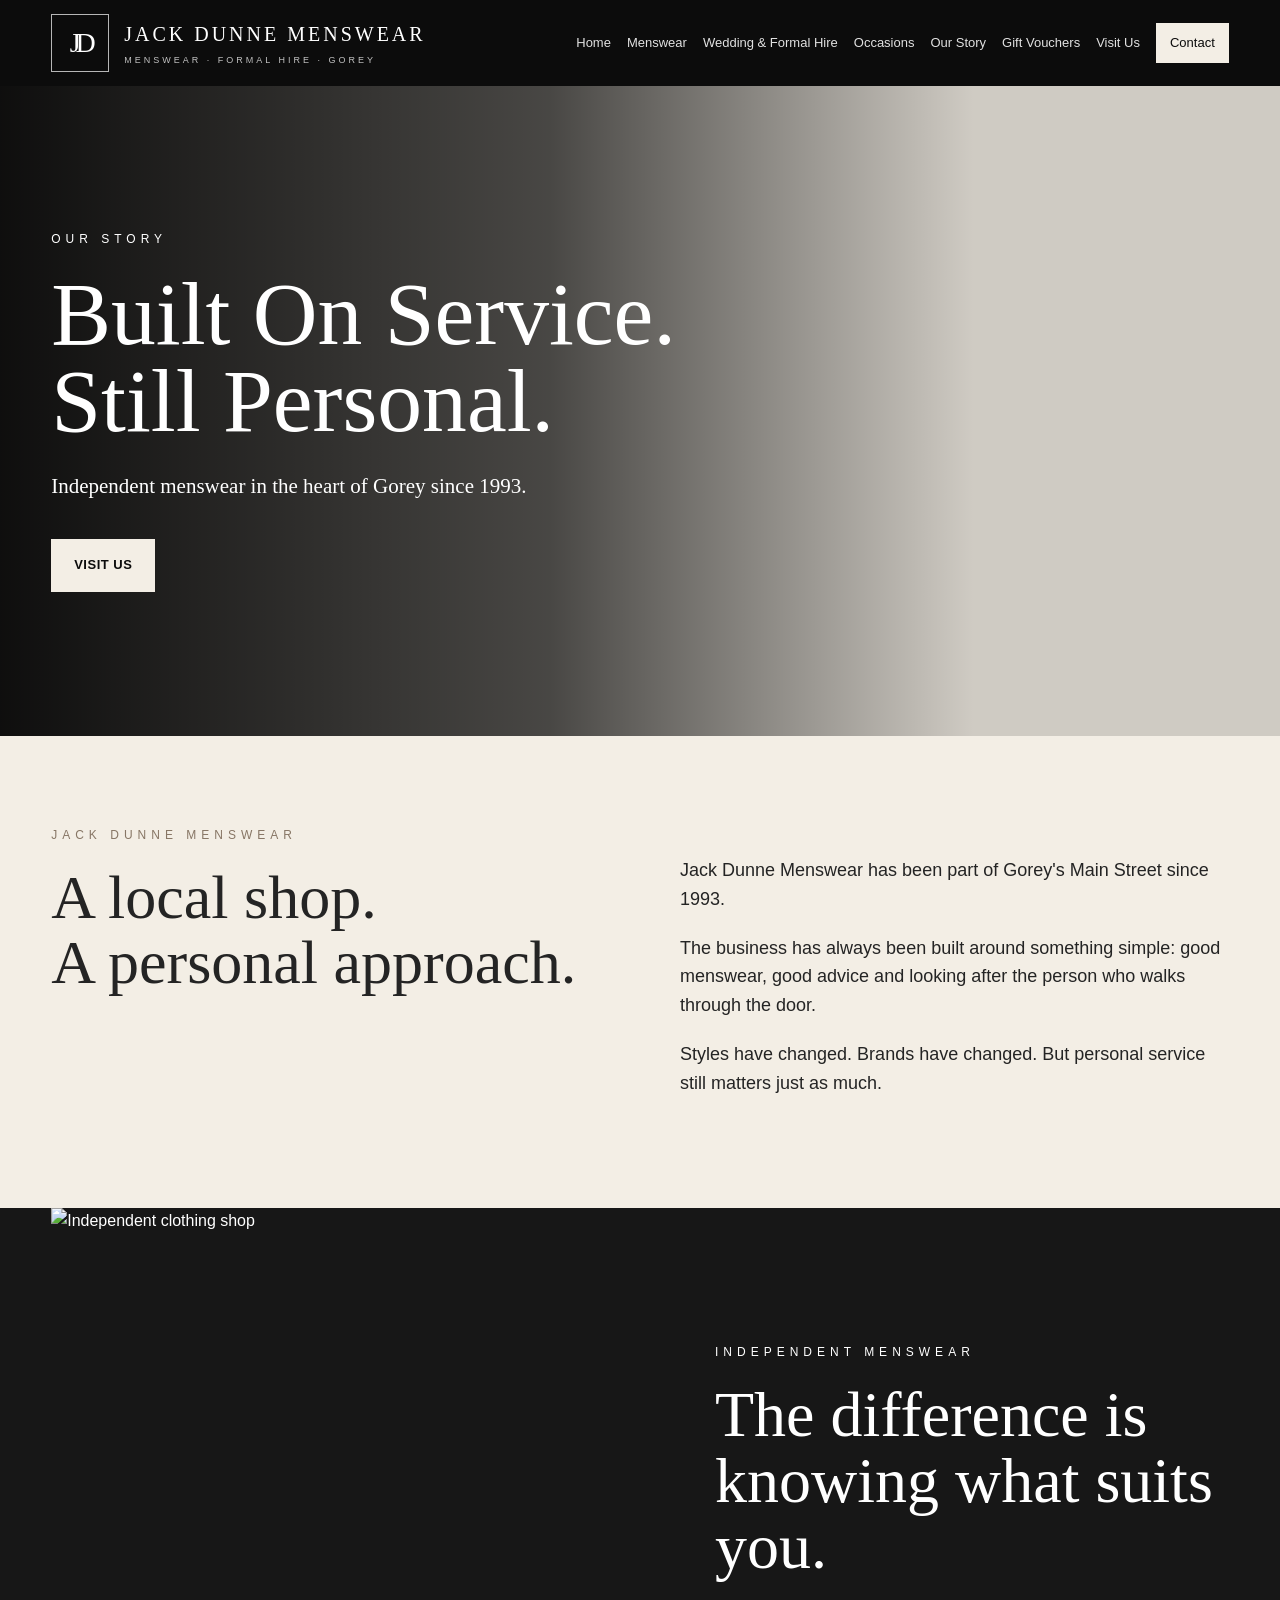
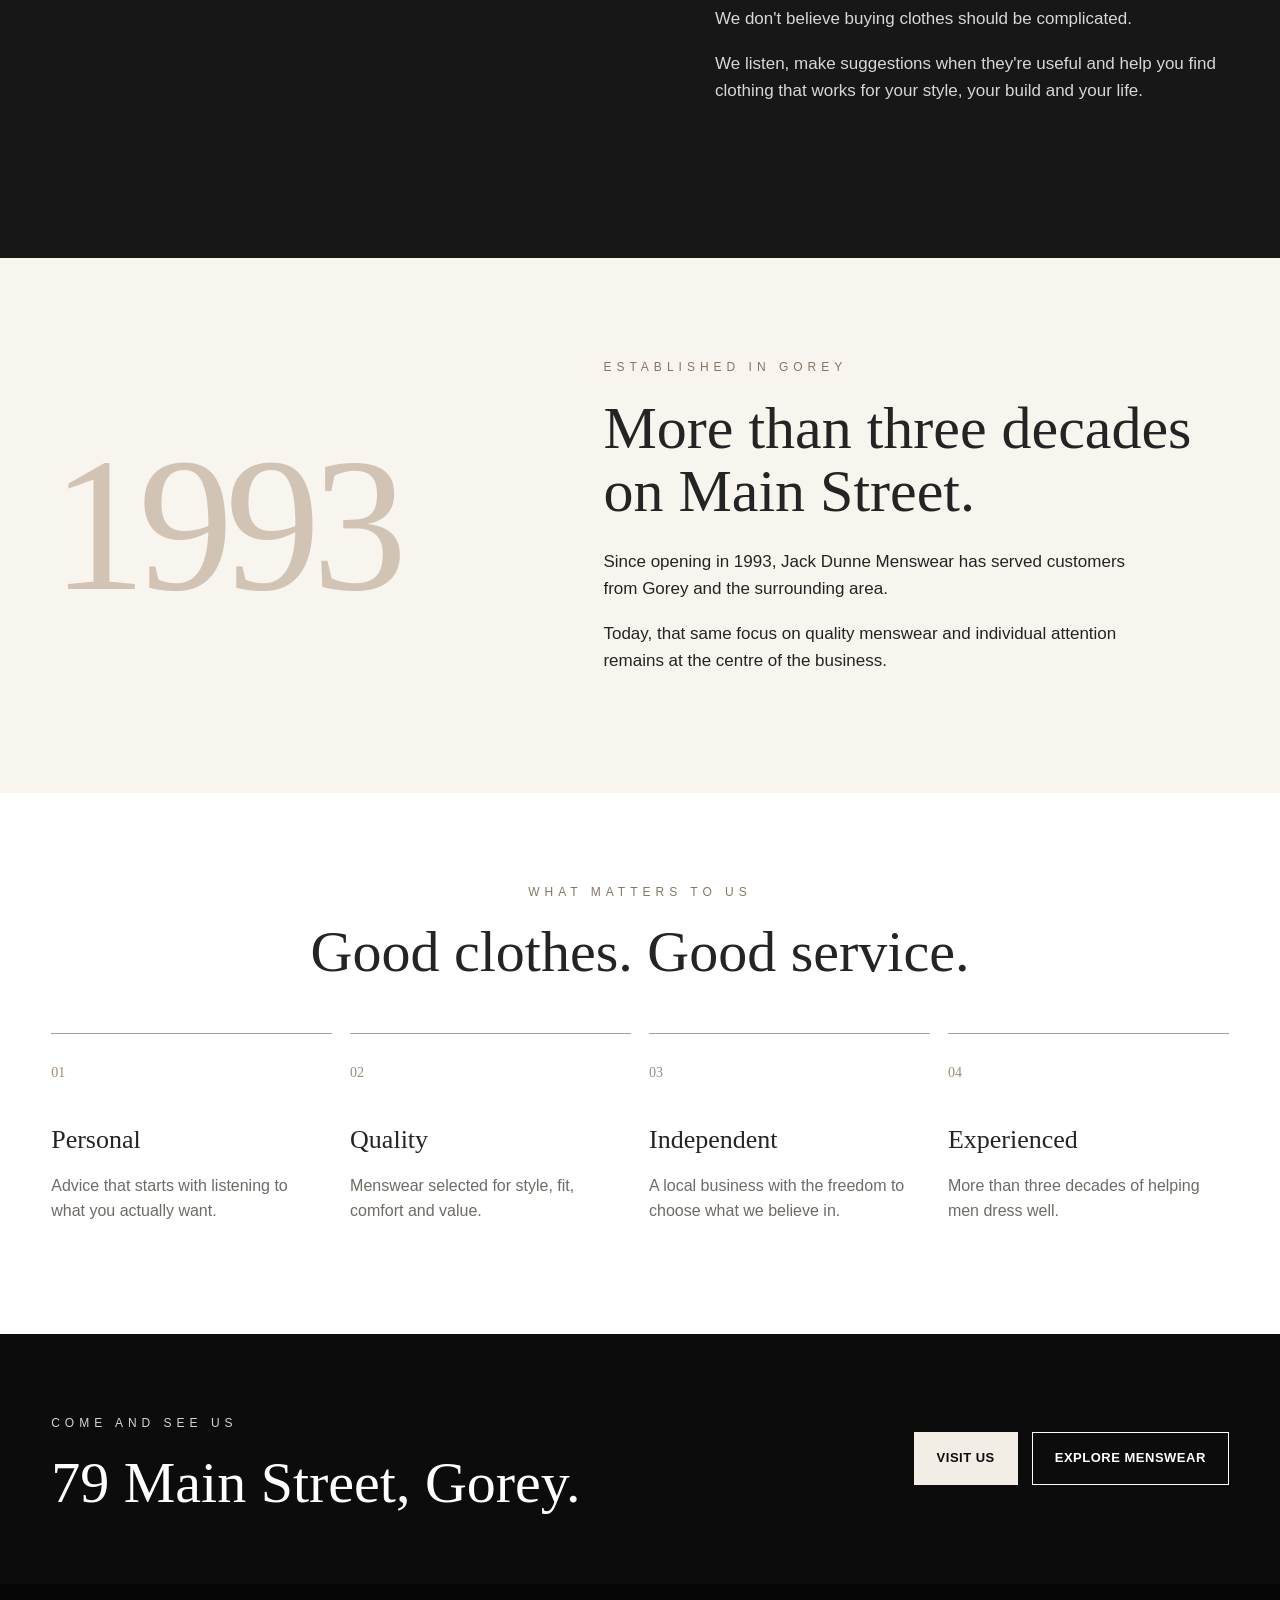
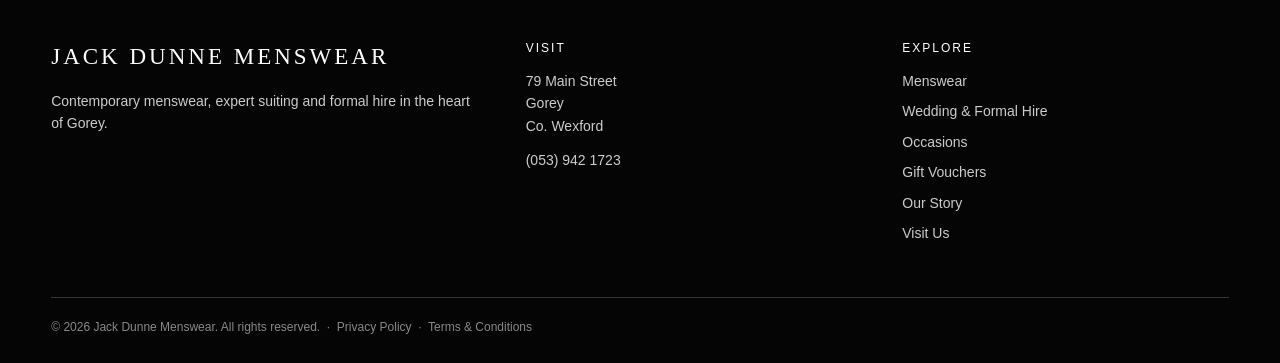
==== commit 4d904271: "Update footer with privacy and terms links" ====
--- a/about.html
+++ b/about.html
@@ -1,49 +1,146 @@
 <!DOCTYPE html>
 <html lang="en">
 <head>
+
   <meta charset="UTF-8">
-  <meta name="viewport" content="width=device-width, initial-scale=1.0">
-
-  <title>Our Story | Jack Dunne Menswear Gorey</title>
+
+  <meta
+    name="viewport"
+    content="width=device-width, initial-scale=1.0"
+  >
+
+  <title>About Jack Dunne Menswear | Gorey Since 1993</title>
 
   <meta
     name="description"
-    content="Discover the story of Jack Dunne Menswear, an independent Gorey menswear business established in 1993."
-  >
-
-  <link rel="stylesheet" href="css/style.css">
+    content="Discover the story of Jack Dunne Menswear, an independent Gorey menswear retailer offering personal service, quality clothing and expert suiting since 1993."
+  >
+
+  <meta
+    name="robots"
+    content="index, follow"
+  >
+
+  <!--
+  <link
+    rel="canonical"
+    href="https://www.jackdunneandson.com/about.html"
+  >
+  -->
+
+  <meta
+    property="og:title"
+    content="Our Story | Jack Dunne Menswear"
+  >
+
+  <meta
+    property="og:description"
+    content="Independent menswear, personal service and expert suiting in Gorey since 1993."
+  >
+
+  <meta
+    property="og:type"
+    content="website"
+  >
+
+  <meta
+    property="og:site_name"
+    content="Jack Dunne Menswear"
+  >
+
+  <meta
+    name="twitter:card"
+    content="summary_large_image"
+  >
+
+  <link
+    rel="stylesheet"
+    href="css/style.css"
+  >
+
 </head>
 
 <body>
 
+<!-- ========================================
+     HEADER
+========================================= -->
+
 <header class="site-header">
+
   <div class="container header-inner">
 
-    <a href="index.html" class="brand" aria-label="Jack Dunne Menswear Home">
+    <a
+      href="./"
+      class="brand"
+      aria-label="Jack Dunne Menswear Home"
+    >
+
       <div class="brand-mark">JD</div>
 
       <div class="brand-text">
+
         <strong>JACK DUNNE MENSWEAR</strong>
-        <small>MENSWEAR · FORMAL HIRE · GOREY</small>
-      </div>
+
+        <small>
+          MENSWEAR · FORMAL HIRE · GOREY
+        </small>
+
+      </div>
+
     </a>
 
-    <button class="menu-toggle" aria-label="Open navigation menu" aria-expanded="false">
+
+    <button
+      class="menu-toggle"
+      aria-label="Open navigation menu"
+      aria-expanded="false"
+    >
       ☰
     </button>
 
+
     <nav class="main-nav">
-      <a href="index.html">Home</a>
-      <a href="menswear.html">Menswear</a>
-      <a href="weddings.html">Wedding &amp; Formal Hire</a>
-      <a href="occasions.html">Occasions</a>
-      <a href="about.html">Our Story</a>
-      <a href="vouchers.html">Gift Vouchers</a>
-      <a href="contact.html">Visit Us</a>
-      <a href="contact.html" class="nav-button">Contact</a>
+
+      <a href="./">
+        Home
+      </a>
+
+      <a href="menswear.html">
+        Menswear
+      </a>
+
+      <a href="weddings.html">
+        Wedding &amp; Formal Hire
+      </a>
+
+      <a href="occasions.html">
+        Occasions
+      </a>
+
+      <a href="about.html">
+        Our Story
+      </a>
+
+      <a href="vouchers.html">
+        Gift Vouchers
+      </a>
+
+      <a href="contact.html">
+        Visit Us
+      </a>
+
+      <a
+        href="contact.html"
+        class="nav-button"
+      >
+        Contact
+      </a>
+
     </nav>
 
   </div>
+
 </header>
 
 
@@ -312,8 +409,14 @@
     </div>
 
     <div class="footer-bottom">
-      <p>&copy; 2026 Jack Dunne Menswear. All rights reserved.</p>
-    </div>
+  <p>
+    &copy; 2026 Jack Dunne Menswear. All rights reserved.
+    &nbsp;·&nbsp;
+    <a href="privacy.html">Privacy Policy</a>
+    &nbsp;·&nbsp;
+    <a href="terms.html">Terms &amp; Conditions</a>
+  </p>
+</div>
 
   </div>
 </footer>
--- a/css/style.css
+++ b/css/style.css
@@ -83,7 +83,7 @@
 .brand-mark {
   width: 58px;
   height: 58px;
-  border: 1px solid rgba(255,255,255,.7);
+  border: 1px solid rgba(255, 255, 255, 0.7);
   display: grid;
   place-items: center;
   font-family: Georgia, "Times New Roman", serif;
@@ -106,7 +106,7 @@
   font-size: 9px;
   letter-spacing: 3px;
   text-transform: uppercase;
-  opacity: .75;
+  opacity: 0.75;
   white-space: nowrap;
 }
 
@@ -118,8 +118,8 @@
 }
 
 .main-nav a {
-  opacity: .88;
-  transition: opacity .2s ease;
+  opacity: 0.88;
+  transition: opacity 0.2s ease;
   white-space: nowrap;
 }
 
@@ -171,13 +171,13 @@
   border: 1px solid white;
   font-weight: 700;
   font-size: 13px;
-  letter-spacing: .5px;
+  letter-spacing: 0.5px;
   text-transform: uppercase;
   transition:
-    background .2s ease,
-    color .2s ease,
-    border-color .2s ease,
-    opacity .2s ease;
+    background 0.2s ease,
+    color 0.2s ease,
+    border-color 0.2s ease,
+    opacity 0.2s ease;
 }
 
 .btn-light {
@@ -193,7 +193,7 @@
 }
 
 .btn:hover {
-  opacity: .9;
+  opacity: 0.9;
 }
 
 .text-link {
@@ -203,7 +203,7 @@
   font-weight: 700;
   font-size: 12px;
   text-transform: uppercase;
-  letter-spacing: .5px;
+  letter-spacing: 0.5px;
 }
 
 
@@ -217,16 +217,15 @@
   display: flex;
   align-items: center;
   color: white;
-
   background:
     linear-gradient(
       90deg,
-      rgba(0,0,0,.92) 0%,
-      rgba(0,0,0,.7) 38%,
-      rgba(0,0,0,.15) 70%
+      rgba(0, 0, 0, 0.92) 0%,
+      rgba(0, 0, 0, 0.7) 38%,
+      rgba(0, 0, 0, 0.15) 70%
     ),
     url("https://images.unsplash.com/photo-1507679799987-c73779587ccf?auto=format&fit=crop&w=1800&q=85")
-    center 25% / cover no-repeat;
+      center 25% / cover no-repeat;
 }
 
 .hero-content {
@@ -236,8 +235,8 @@
 
 .hero h1 {
   font-family: Georgia, "Times New Roman", serif;
-  font-size: clamp(54px,7vw,92px);
-  line-height: .98;
+  font-size: clamp(54px, 7vw, 92px);
+  line-height: 0.98;
   font-weight: 400;
   margin-bottom: 25px;
 }
@@ -261,7 +260,7 @@
 
 .service-grid {
   display: grid;
-  grid-template-columns: repeat(4,1fr);
+  grid-template-columns: repeat(4, 1fr);
   gap: 16px;
 }
 
@@ -273,7 +272,7 @@
 .service-card img {
   height: 260px;
   object-fit: cover;
-  transition: transform .4s ease;
+  transition: transform 0.4s ease;
 }
 
 .service-card:hover img {
@@ -354,7 +353,7 @@
 
 .story-copy h2 {
   font-family: Georgia, "Times New Roman", serif;
-  font-size: clamp(40px,5vw,62px);
+  font-size: clamp(40px, 5vw, 62px);
   line-height: 1.05;
   font-weight: 400;
   margin-bottom: 25px;
@@ -385,7 +384,7 @@
 
 .intro-grid h2 {
   font-family: Georgia, "Times New Roman", serif;
-  font-size: clamp(40px,5vw,62px);
+  font-size: clamp(40px, 5vw, 62px);
   line-height: 1.05;
   font-weight: 400;
 }
@@ -417,7 +416,7 @@
 .section-heading-centre h2 {
   font-family: Georgia, "Times New Roman", serif;
   font-weight: 400;
-  font-size: clamp(40px,5vw,58px);
+  font-size: clamp(40px, 5vw, 58px);
   line-height: 1.05;
   margin-bottom: 10px;
 }
@@ -436,16 +435,15 @@
   display: flex;
   align-items: center;
   color: white;
-
   background:
     linear-gradient(
       90deg,
-      rgba(0,0,0,.9) 0%,
-      rgba(0,0,0,.65) 42%,
-      rgba(0,0,0,.12) 75%
+      rgba(0, 0, 0, 0.9) 0%,
+      rgba(0, 0, 0, 0.65) 42%,
+      rgba(0, 0, 0, 0.12) 75%
     ),
     url("https://images.unsplash.com/photo-1617137968427-85924c800a22?auto=format&fit=crop&w=1800&q=85")
-    center 30% / cover no-repeat;
+      center 30% / cover no-repeat;
 }
 
 .menswear-hero-content {
@@ -455,9 +453,9 @@
 
 .menswear-hero h1 {
   font-family: Georgia, "Times New Roman", serif;
-  font-size: clamp(55px,7vw,90px);
-  font-weight: 400;
-  line-height: .98;
+  font-size: clamp(55px, 7vw, 90px);
+  font-weight: 400;
+  line-height: 0.98;
   margin-bottom: 25px;
 }
 
@@ -475,7 +473,7 @@
 
 .collection-grid {
   display: grid;
-  grid-template-columns: repeat(3,1fr);
+  grid-template-columns: repeat(3, 1fr);
   gap: 18px;
 }
 
@@ -490,7 +488,7 @@
   width: 100%;
   height: 100%;
   object-fit: cover;
-  transition: transform .5s ease;
+  transition: transform 0.5s ease;
 }
 
 .collection-card:hover img {
@@ -501,13 +499,12 @@
   content: "";
   position: absolute;
   inset: 0;
-  background:
-    linear-gradient(
-      0deg,
-      rgba(0,0,0,.88) 0%,
-      rgba(0,0,0,.15) 58%,
-      rgba(0,0,0,.05) 100%
-    );
+  background: linear-gradient(
+    0deg,
+    rgba(0, 0, 0, 0.88) 0%,
+    rgba(0, 0, 0, 0.15) 58%,
+    rgba(0, 0, 0, 0.05) 100%
+  );
 }
 
 .collection-overlay {
@@ -522,7 +519,7 @@
 .collection-overlay p {
   font-size: 11px;
   letter-spacing: 3px;
-  opacity: .7;
+  opacity: 0.7;
   margin-bottom: 7px;
 }
 
@@ -562,7 +559,7 @@
 
 .service-feature-copy h2 {
   font-family: Georgia, "Times New Roman", serif;
-  font-size: clamp(42px,5vw,64px);
+  font-size: clamp(42px, 5vw, 64px);
   font-weight: 400;
   line-height: 1.05;
   margin-bottom: 25px;
@@ -595,16 +592,15 @@
   display: flex;
   align-items: center;
   color: white;
-
   background:
     linear-gradient(
       90deg,
-      rgba(0,0,0,.93) 0%,
-      rgba(0,0,0,.65) 42%,
-      rgba(0,0,0,.08) 78%
+      rgba(0, 0, 0, 0.93) 0%,
+      rgba(0, 0, 0, 0.65) 42%,
+      rgba(0, 0, 0, 0.08) 78%
     ),
     url("https://images.unsplash.com/photo-1511285560929-80b456fea0bc?auto=format&fit=crop&w=1800&q=85")
-    center 38% / cover no-repeat;
+      center 38% / cover no-repeat;
 }
 
 .wedding-hero-content {
@@ -614,8 +610,8 @@
 
 .wedding-hero h1 {
   font-family: Georgia, "Times New Roman", serif;
-  font-size: clamp(56px,7vw,92px);
-  line-height: .98;
+  font-size: clamp(56px, 7vw, 92px);
+  line-height: 0.98;
   font-weight: 400;
   margin-bottom: 26px;
 }
@@ -634,7 +630,7 @@
 
 .wedding-cards {
   display: grid;
-  grid-template-columns: repeat(4,1fr);
+  grid-template-columns: repeat(4, 1fr);
   gap: 16px;
 }
 
@@ -688,7 +684,7 @@
 
 .wedding-editorial-copy h2 {
   font-family: Georgia, "Times New Roman", serif;
-  font-size: clamp(45px,5vw,66px);
+  font-size: clamp(45px, 5vw, 66px);
   line-height: 1.03;
   font-weight: 400;
   margin-bottom: 25px;
@@ -712,7 +708,7 @@
 
 .steps-grid {
   display: grid;
-  grid-template-columns: repeat(4,1fr);
+  grid-template-columns: repeat(4, 1fr);
   gap: 18px;
 }
 
@@ -747,14 +743,14 @@
 
 .wedding-enquiry-grid {
   display: grid;
-  grid-template-columns: .85fr 1.15fr;
+  grid-template-columns: 0.85fr 1.15fr;
   gap: 90px;
   align-items: start;
 }
 
 .wedding-enquiry-copy h2 {
   font-family: Georgia, "Times New Roman", serif;
-  font-size: clamp(50px,6vw,75px);
+  font-size: clamp(50px, 6vw, 75px);
   font-weight: 400;
   line-height: 1;
   margin-bottom: 25px;
@@ -786,7 +782,7 @@
 
 .form-grid {
   display: grid;
-  grid-template-columns: repeat(2,1fr);
+  grid-template-columns: repeat(2, 1fr);
   gap: 22px;
 }
 
@@ -841,16 +837,15 @@
   display: flex;
   align-items: center;
   color: white;
-
   background:
     linear-gradient(
       90deg,
-      rgba(0,0,0,.92) 0%,
-      rgba(0,0,0,.65) 42%,
-      rgba(0,0,0,.12) 76%
+      rgba(0, 0, 0, 0.92) 0%,
+      rgba(0, 0, 0, 0.65) 42%,
+      rgba(0, 0, 0, 0.12) 76%
     ),
     url("https://images.unsplash.com/photo-1617127365659-c47fa864d8bc?auto=format&fit=crop&w=1800&q=85")
-    center 35% / cover no-repeat;
+      center 35% / cover no-repeat;
 }
 
 .occasion-hero-content {
@@ -860,8 +855,8 @@
 
 .occasion-hero h1 {
   font-family: Georgia, "Times New Roman", serif;
-  font-size: clamp(55px,7vw,90px);
-  line-height: .98;
+  font-size: clamp(55px, 7vw, 90px);
+  line-height: 0.98;
   font-weight: 400;
   margin-bottom: 25px;
 }
@@ -880,7 +875,7 @@
 
 .occasion-grid {
   display: grid;
-  grid-template-columns: repeat(3,1fr);
+  grid-template-columns: repeat(3, 1fr);
   gap: 18px;
 }
 
@@ -892,7 +887,7 @@
 .occasion-card img {
   height: 390px;
   object-fit: cover;
-  transition: transform .45s ease;
+  transition: transform 0.45s ease;
 }
 
 .occasion-card:hover img {
@@ -933,16 +928,15 @@
   display: flex;
   align-items: center;
   color: white;
-
   background:
     linear-gradient(
       90deg,
-      rgba(0,0,0,.94) 0%,
-      rgba(0,0,0,.7) 43%,
-      rgba(0,0,0,.15) 76%
+      rgba(0, 0, 0, 0.94) 0%,
+      rgba(0, 0, 0, 0.7) 43%,
+      rgba(0, 0, 0, 0.15) 76%
     ),
     url("https://images.unsplash.com/photo-1441986300917-64674bd600d8?auto=format&fit=crop&w=1800&q=85")
-    center 45% / cover no-repeat;
+      center 45% / cover no-repeat;
 }
 
 .story-hero-content {
@@ -952,8 +946,8 @@
 
 .story-hero h1 {
   font-family: Georgia, "Times New Roman", serif;
-  font-size: clamp(55px,7vw,90px);
-  line-height: .98;
+  font-size: clamp(55px, 7vw, 90px);
+  line-height: 0.98;
   font-weight: 400;
   margin-bottom: 25px;
 }
@@ -990,7 +984,7 @@
 
 .about-editorial-copy h2 {
   font-family: Georgia, "Times New Roman", serif;
-  font-size: clamp(44px,5vw,65px);
+  font-size: clamp(44px, 5vw, 65px);
   line-height: 1.03;
   font-weight: 400;
   margin-bottom: 25px;
@@ -1010,22 +1004,22 @@
 
 .heritage-grid {
   display: grid;
-  grid-template-columns: .85fr 1.15fr;
+  grid-template-columns: 0.85fr 1.15fr;
   gap: 90px;
   align-items: center;
 }
 
 .heritage-year {
   font-family: Georgia, "Times New Roman", serif;
-  font-size: clamp(100px,15vw,190px);
-  line-height: .8;
+  font-size: clamp(100px, 15vw, 190px);
+  line-height: 0.8;
   color: #d1c4b5;
   letter-spacing: -8px;
 }
 
 .heritage-copy h2 {
   font-family: Georgia, "Times New Roman", serif;
-  font-size: clamp(42px,5vw,60px);
+  font-size: clamp(42px, 5vw, 60px);
   line-height: 1.05;
   font-weight: 400;
   margin-bottom: 25px;
@@ -1044,7 +1038,7 @@
 
 .about-values-grid {
   display: grid;
-  grid-template-columns: repeat(4,1fr);
+  grid-template-columns: repeat(4, 1fr);
   gap: 18px;
   margin-top: 50px;
 }
@@ -1083,16 +1077,15 @@
   display: flex;
   align-items: center;
   color: white;
-
   background:
     linear-gradient(
       90deg,
-      rgba(0,0,0,.94) 0%,
-      rgba(0,0,0,.72) 43%,
-      rgba(0,0,0,.18) 75%
+      rgba(0, 0, 0, 0.94) 0%,
+      rgba(0, 0, 0, 0.72) 43%,
+      rgba(0, 0, 0, 0.18) 75%
     ),
-    url("https://images.unsplash.com/photo-1441984904996-e0b6ba687e04?auto=format&fit=crop&w=1800&q=85")
-    center 45% / cover no-repeat;
+    url("https://images.unsplash.com/photo-1441984904996-e0b6ba687e04?auto=format&fit=crop&w=2000&q=85")
+      center 45% / cover no-repeat;
 }
 
 .contact-hero-content {
@@ -1102,8 +1095,8 @@
 
 .contact-hero h1 {
   font-family: Georgia, "Times New Roman", serif;
-  font-size: clamp(55px,7vw,90px);
-  line-height: .98;
+  font-size: clamp(55px, 7vw, 90px);
+  line-height: 0.98;
   font-weight: 400;
   margin-bottom: 25px;
 }
@@ -1122,13 +1115,13 @@
 
 .contact-grid {
   display: grid;
-  grid-template-columns: .9fr 1.1fr;
+  grid-template-columns: 0.9fr 1.1fr;
   gap: 100px;
 }
 
 .contact-intro h2 {
   font-family: Georgia, "Times New Roman", serif;
-  font-size: clamp(44px,5vw,64px);
+  font-size: clamp(44px, 5vw, 64px);
   line-height: 1.03;
   font-weight: 400;
   margin-bottom: 25px;
@@ -1169,6 +1162,42 @@
   color: var(--muted);
 }
 
+
+/* ========================================
+   OPENING HOURS
+======================================== */
+
+.opening-hours {
+  margin-top: 18px;
+  max-width: 430px;
+}
+
+.opening-hours > div {
+  display: flex;
+  justify-content: space-between;
+  gap: 30px;
+  padding: 10px 0;
+  border-bottom: 1px solid #d7cec4;
+}
+
+.opening-hours > div:last-child {
+  border-bottom: 0;
+}
+
+.opening-hours span {
+  color: var(--muted);
+}
+
+.opening-hours strong {
+  font-weight: 600;
+  text-align: right;
+}
+
+
+/* ========================================
+   LOCATION FEATURE
+======================================== */
+
 .location-feature {
   background: var(--charcoal);
   color: white;
@@ -1187,7 +1216,7 @@
 
 .location-block h2 {
   font-family: Georgia, "Times New Roman", serif;
-  font-size: clamp(45px,5vw,65px);
+  font-size: clamp(45px, 5vw, 65px);
   line-height: 1.03;
   font-weight: 400;
   margin-bottom: 25px;
@@ -1204,18 +1233,17 @@
   min-height: 600px;
   display: grid;
   place-items: center;
-
   background:
-    linear-gradient(rgba(0,0,0,.3),rgba(0,0,0,.3)),
-    url("https://images.unsplash.com/photo-1477959858617-67f85cf4f1df?auto=format&fit=crop&w=1200&q=85")
-    center / cover no-repeat;
+    linear-gradient(rgba(0, 0, 0, 0.3), rgba(0, 0, 0, 0.3)),
+        url("../images/jackdunnestreet.jpg")
+      center / cover no-repeat;
 }
 
 .location-marker {
-  background: rgba(12,12,12,.92);
+  background: rgba(12, 12, 12, 0.92);
   padding: 50px 55px;
   text-align: center;
-  border: 1px solid rgba(255,255,255,.3);
+  border: 1px solid rgba(255, 255, 255, 0.3);
 }
 
 .location-jd {
@@ -1242,6 +1270,11 @@
   font-size: 13px;
 }
 
+
+/* ========================================
+   CONTACT HELP
+======================================== */
+
 .contact-help {
   padding: 90px 0;
   background: #f8f5ef;
@@ -1249,7 +1282,7 @@
 
 .contact-help-grid {
   display: grid;
-  grid-template-columns: repeat(3,1fr);
+  grid-template-columns: repeat(3, 1fr);
   gap: 18px;
   margin-top: 50px;
 }
@@ -1259,13 +1292,13 @@
   padding: 38px 30px;
   min-height: 310px;
   transition:
-    transform .2s ease,
-    box-shadow .2s ease;
+    transform 0.2s ease,
+    box-shadow 0.2s ease;
 }
 
 .contact-help-card:hover {
   transform: translateY(-4px);
-  box-shadow: 0 15px 35px rgba(0,0,0,.08);
+  box-shadow: 0 15px 35px rgba(0, 0, 0, 0.08);
 }
 
 .contact-help-card span {
@@ -1292,7 +1325,7 @@
 .contact-help-card strong {
   font-size: 12px;
   text-transform: uppercase;
-  letter-spacing: .7px;
+  letter-spacing: 0.7px;
 }
 
 
@@ -1315,7 +1348,7 @@
 
 .visit-inner h2 {
   font-family: Georgia, "Times New Roman", serif;
-  font-size: clamp(38px,5vw,58px);
+  font-size: clamp(38px, 5vw, 58px);
   font-weight: 400;
   line-height: 1.05;
 }
@@ -1335,16 +1368,15 @@
   display: flex;
   align-items: center;
   color: white;
-
   background:
     linear-gradient(
       90deg,
-      rgba(0,0,0,.94) 0%,
-      rgba(0,0,0,.72) 45%,
-      rgba(0,0,0,.18) 78%
+      rgba(0, 0, 0, 0.94) 0%,
+      rgba(0, 0, 0, 0.72) 45%,
+      rgba(0, 0, 0, 0.18) 78%
     ),
     url("https://images.unsplash.com/photo-1507679799987-c73779587ccf?auto=format&fit=crop&w=1800&q=85")
-    center / cover no-repeat;
+      center / cover no-repeat;
 }
 
 .voucher-hero-content {
@@ -1354,8 +1386,8 @@
 
 .voucher-hero h1 {
   font-family: Georgia, "Times New Roman", serif;
-  font-size: clamp(55px,7vw,92px);
-  line-height: .98;
+  font-size: clamp(55px, 7vw, 92px);
+  line-height: 0.98;
   font-weight: 400;
   margin-bottom: 25px;
 }
@@ -1374,7 +1406,7 @@
 
 .voucher-value-grid {
   display: grid;
-  grid-template-columns: repeat(3,1fr);
+  grid-template-columns: repeat(3, 1fr);
   gap: 18px;
 }
 
@@ -1386,17 +1418,16 @@
   min-height: 260px;
   cursor: pointer;
   text-align: left;
-
   transition:
-    transform .25s ease,
-    box-shadow .25s ease,
-    background .25s ease,
-    color .25s ease;
+    transform 0.25s ease,
+    box-shadow 0.25s ease,
+    background 0.25s ease,
+    color 0.25s ease;
 }
 
 .voucher-value-card:hover {
   transform: translateY(-5px);
-  box-shadow: 0 15px 35px rgba(0,0,0,.08);
+  box-shadow: 0 15px 35px rgba(0, 0, 0, 0.08);
   background: #111;
   color: white;
 }
@@ -1431,7 +1462,7 @@
 
 .voucher-editorial-grid {
   display: grid;
-  grid-template-columns: .9fr 1.1fr;
+  grid-template-columns: 0.9fr 1.1fr;
   gap: 80px;
   align-items: center;
   min-height: 650px;
@@ -1443,7 +1474,7 @@
 
 .voucher-editorial-copy h2 {
   font-family: Georgia, "Times New Roman", serif;
-  font-size: clamp(44px,5vw,65px);
+  font-size: clamp(44px, 5vw, 65px);
   line-height: 1.03;
   font-weight: 400;
   margin-bottom: 25px;
@@ -1468,19 +1499,12 @@
   max-width: 610px;
   min-height: 360px;
   border: 1px solid #d8c7a9;
-
-  background:
-    linear-gradient(
-      135deg,
-      #090909,
-      #1b1b1b
-    );
-
+  background: linear-gradient(135deg, #090909, #1b1b1b);
   padding: 40px;
   display: flex;
   flex-direction: column;
   justify-content: space-between;
-  box-shadow: 0 35px 80px rgba(0,0,0,.35);
+  box-shadow: 0 35px 80px rgba(0, 0, 0, 0.35);
 }
 
 .voucher-preview-top {
@@ -1559,14 +1583,14 @@
 
 .voucher-checkout-grid {
   display: grid;
-  grid-template-columns: .85fr 1.15fr;
+  grid-template-columns: 0.85fr 1.15fr;
   gap: 90px;
   align-items: start;
 }
 
 .voucher-order-summary h1 {
   font-family: Georgia, "Times New Roman", serif;
-  font-size: clamp(48px,6vw,72px);
+  font-size: clamp(48px, 6vw, 72px);
   line-height: 1;
   font-weight: 400;
   margin-bottom: 25px;
@@ -1610,7 +1634,7 @@
 }
 
 .voucher-payment-button:disabled {
-  opacity: .5;
+  opacity: 0.5;
   cursor: not-allowed;
 }
 
@@ -1633,14 +1657,10 @@
   text-align: center;
   color: white;
   padding: 100px 0;
-
   background:
-    linear-gradient(
-      rgba(0,0,0,.87),
-      rgba(0,0,0,.87)
-    ),
+    linear-gradient(rgba(0, 0, 0, 0.87), rgba(0, 0, 0, 0.87)),
     url("https://images.unsplash.com/photo-1617137968427-85924c800a22?auto=format&fit=crop&w=1800&q=85")
-    center / cover no-repeat;
+      center / cover no-repeat;
 }
 
 .thank-you-content {
@@ -1651,7 +1671,7 @@
 .thank-you-mark {
   width: 72px;
   height: 72px;
-  border: 1px solid rgba(255,255,255,.6);
+  border: 1px solid rgba(255, 255, 255, 0.6);
   border-radius: 50%;
   display: grid;
   place-items: center;
@@ -1662,9 +1682,9 @@
 
 .thank-you-content h1 {
   font-family: Georgia, "Times New Roman", serif;
-  font-size: clamp(65px,9vw,105px);
-  font-weight: 400;
-  line-height: .95;
+  font-size: clamp(65px, 9vw, 105px);
+  font-weight: 400;
+  line-height: 0.95;
   margin-bottom: 30px;
 }
 
@@ -1706,14 +1726,10 @@
   text-align: center;
   color: white;
   padding: 100px 0;
-
   background:
-    linear-gradient(
-      rgba(0,0,0,.89),
-      rgba(0,0,0,.89)
-    ),
+    linear-gradient(rgba(0, 0, 0, 0.89), rgba(0, 0, 0, 0.89)),
     url("https://images.unsplash.com/photo-1617137968427-85924c800a22?auto=format&fit=crop&w=1800&q=85")
-    center / cover no-repeat;
+      center / cover no-repeat;
 }
 
 .voucher-success-content {
@@ -1723,7 +1739,7 @@
 
 .voucher-success-content h1 {
   font-family: Georgia, "Times New Roman", serif;
-  font-size: clamp(55px,7vw,90px);
+  font-size: clamp(55px, 7vw, 90px);
   font-weight: 400;
   line-height: 1;
   margin-bottom: 30px;
@@ -1805,7 +1821,8 @@
 
 
 /* ========================================
-   RESPONSIVE: LARGE TABLET / SMALL DESKTOP
+   RESPONSIVE:
+   LARGE TABLET / SMALL DESKTOP
 ======================================== */
 
 @media (max-width: 1180px) {
@@ -1823,7 +1840,8 @@
 
 
 /* ========================================
-   RESPONSIVE: TABLET
+   RESPONSIVE:
+   TABLET
 ======================================== */
 
 @media (max-width: 950px) {
@@ -1862,7 +1880,7 @@
   }
 
   .service-grid {
-    grid-template-columns: repeat(2,1fr);
+    grid-template-columns: repeat(2, 1fr);
   }
 
   .story-grid {
@@ -1897,11 +1915,11 @@
   }
 
   .collection-grid {
-    grid-template-columns: repeat(2,1fr);
+    grid-template-columns: repeat(2, 1fr);
   }
 
   .wedding-cards {
-    grid-template-columns: repeat(2,1fr);
+    grid-template-columns: repeat(2, 1fr);
   }
 
   .wedding-editorial-grid {
@@ -1923,12 +1941,12 @@
   }
 
   .steps-grid {
-    grid-template-columns: repeat(2,1fr);
+    grid-template-columns: repeat(2, 1fr);
     row-gap: 50px;
   }
 
   .occasion-grid {
-    grid-template-columns: repeat(2,1fr);
+    grid-template-columns: repeat(2, 1fr);
   }
 
   .about-editorial-grid {
@@ -1950,7 +1968,7 @@
   }
 
   .about-values-grid {
-    grid-template-columns: repeat(2,1fr);
+    grid-template-columns: repeat(2, 1fr);
     row-gap: 45px;
   }
 
@@ -1972,7 +1990,7 @@
   }
 
   .voucher-value-grid {
-    grid-template-columns: repeat(2,1fr);
+    grid-template-columns: repeat(2, 1fr);
   }
 
   .voucher-editorial-grid {
@@ -1993,7 +2011,8 @@
 
 
 /* ========================================
-   RESPONSIVE: MOBILE
+   RESPONSIVE:
+   MOBILE
 ======================================== */
 
 @media (max-width: 650px) {
@@ -2032,16 +2051,15 @@
   .hero {
     min-height: 650px;
     align-items: flex-end;
-
     background:
       linear-gradient(
         0deg,
-        rgba(0,0,0,.95) 0%,
-        rgba(0,0,0,.45) 55%,
-        rgba(0,0,0,.15) 100%
+        rgba(0, 0, 0, 0.95) 0%,
+        rgba(0, 0, 0, 0.45) 55%,
+        rgba(0, 0, 0, 0.15) 100%
       ),
       url("https://images.unsplash.com/photo-1507679799987-c73779587ccf?auto=format&fit=crop&w=1000&q=80")
-      center top / cover no-repeat;
+        center top / cover no-repeat;
   }
 
   .hero-content {
@@ -2105,16 +2123,15 @@
   .menswear-hero {
     min-height: 600px;
     align-items: flex-end;
-
     background:
       linear-gradient(
         0deg,
-        rgba(0,0,0,.95) 0%,
-        rgba(0,0,0,.4) 55%,
-        rgba(0,0,0,.1) 100%
+        rgba(0, 0, 0, 0.95) 0%,
+        rgba(0, 0, 0, 0.4) 55%,
+        rgba(0, 0, 0, 0.1) 100%
       ),
       url("https://images.unsplash.com/photo-1617137968427-85924c800a22?auto=format&fit=crop&w=900&q=80")
-      center top / cover no-repeat;
+        center top / cover no-repeat;
   }
 
   .menswear-hero-content {
@@ -2156,16 +2173,15 @@
   .wedding-hero {
     min-height: 650px;
     align-items: flex-end;
-
     background:
       linear-gradient(
         0deg,
-        rgba(0,0,0,.94) 0%,
-        rgba(0,0,0,.42) 55%,
-        rgba(0,0,0,.08) 100%
+        rgba(0, 0, 0, 0.94) 0%,
+        rgba(0, 0, 0, 0.42) 55%,
+        rgba(0, 0, 0, 0.08) 100%
       ),
       url("https://images.unsplash.com/photo-1511285560929-80b456fea0bc?auto=format&fit=crop&w=900&q=80")
-      center / cover no-repeat;
+        center / cover no-repeat;
   }
 
   .wedding-hero-content {
@@ -2235,16 +2251,15 @@
   .occasion-hero {
     min-height: 620px;
     align-items: flex-end;
-
     background:
       linear-gradient(
         0deg,
-        rgba(0,0,0,.94) 0%,
-        rgba(0,0,0,.35) 48%,
-        rgba(0,0,0,.08) 100%
+        rgba(0, 0, 0, 0.94) 0%,
+        rgba(0, 0, 0, 0.35) 48%,
+        rgba(0, 0, 0, 0.08) 100%
       ),
       url("https://images.unsplash.com/photo-1617127365659-c47fa864d8bc?auto=format&fit=crop&w=900&q=80")
-      center top / cover no-repeat;
+        center top / cover no-repeat;
   }
 
   .occasion-hero-content {
@@ -2277,16 +2292,15 @@
   .story-hero {
     min-height: 620px;
     align-items: flex-end;
-
     background:
       linear-gradient(
         0deg,
-        rgba(0,0,0,.95) 0%,
-        rgba(0,0,0,.4) 52%,
-        rgba(0,0,0,.12) 100%
+        rgba(0, 0, 0, 0.95) 0%,
+        rgba(0, 0, 0, 0.4) 52%,
+        rgba(0, 0, 0, 0.12) 100%
       ),
       url("https://images.unsplash.com/photo-1441986300917-64674bd600d8?auto=format&fit=crop&w=900&q=80")
-      center / cover no-repeat;
+        center / cover no-repeat;
   }
 
   .story-hero-content {
@@ -2333,16 +2347,15 @@
   .contact-hero {
     min-height: 620px;
     align-items: flex-end;
-
     background:
       linear-gradient(
         0deg,
-        rgba(0,0,0,.95) 0%,
-        rgba(0,0,0,.42) 52%,
-        rgba(0,0,0,.1) 100%
+        rgba(0, 0, 0, 0.95) 0%,
+        rgba(0, 0, 0, 0.42) 52%,
+        rgba(0, 0, 0, 0.1) 100%
       ),
       url("https://images.unsplash.com/photo-1441984904996-e0b6ba687e04?auto=format&fit=crop&w=900&q=80")
-      center / cover no-repeat;
+        center / cover no-repeat;
   }
 
   .contact-hero-content {
@@ -2364,6 +2377,24 @@
   .contact-detail {
     grid-template-columns: 38px 1fr;
   }
+
+
+  /* OPENING HOURS MOBILE */
+
+  .opening-hours {
+    max-width: 100%;
+  }
+
+  .opening-hours > div {
+    gap: 15px;
+  }
+
+  .opening-hours strong {
+    white-space: nowrap;
+  }
+
+
+  /* LOCATION */
 
   .location-block {
     padding: 55px 0;
@@ -2396,16 +2427,15 @@
   .voucher-hero {
     min-height: 620px;
     align-items: flex-end;
-
     background:
       linear-gradient(
         0deg,
-        rgba(0,0,0,.95) 0%,
-        rgba(0,0,0,.42) 52%,
-        rgba(0,0,0,.1) 100%
+        rgba(0, 0, 0, 0.95) 0%,
+        rgba(0, 0, 0, 0.42) 52%,
+        rgba(0, 0, 0, 0.1) 100%
       ),
       url("https://images.unsplash.com/photo-1507679799987-c73779587ccf?auto=format&fit=crop&w=900&q=80")
-      center / cover no-repeat;
+        center / cover no-repeat;
   }
 
   .voucher-hero-content {
@@ -2514,7 +2544,7 @@
 
   .mobile-actions {
     display: grid;
-    grid-template-columns: repeat(3,1fr);
+    grid-template-columns: repeat(3, 1fr);
     position: fixed;
     bottom: 0;
     left: 0;
@@ -2541,3 +2571,157 @@
   }
 
 }
+
+/* ========================================
+   PRIVACY / LEGAL PAGES
+======================================== */
+
+.legal-hero {
+  padding: 120px 0 90px;
+  background: #111111;
+  color: #ffffff;
+}
+
+.legal-hero h1 {
+  margin-bottom: 20px;
+}
+
+.legal-hero p {
+  max-width: 620px;
+  margin-bottom: 0;
+  color: rgba(255, 255, 255, 0.7);
+  font-size: 1.05rem;
+}
+
+.legal-section {
+  padding: 110px 0;
+  background: #f4efe8;
+}
+
+.legal-layout {
+  display: grid;
+  grid-template-columns: 280px minmax(0, 780px);
+  justify-content: space-between;
+  gap: 90px;
+  align-items: start;
+}
+
+.legal-sidebar {
+  position: sticky;
+  top: 120px;
+  padding-top: 5px;
+}
+
+.legal-sidebar p {
+  color: #74706b;
+  font-size: 0.9rem;
+  line-height: 1.8;
+}
+
+.legal-sidebar a {
+  color: #242424;
+}
+
+.legal-sidebar a:hover {
+  text-decoration: underline;
+}
+
+.legal-content {
+  max-width: 780px;
+}
+
+.legal-intro {
+  margin-bottom: 60px;
+  font-family: Georgia, "Times New Roman", serif;
+  font-size: clamp(1.4rem, 2.3vw, 2rem);
+  line-height: 1.45;
+}
+
+.legal-block {
+  padding: 42px 0;
+  border-top: 1px solid #d7cec4;
+}
+
+.legal-block:last-child {
+  border-bottom: 1px solid #d7cec4;
+}
+
+.legal-block h2 {
+  margin-bottom: 22px;
+  font-family: Georgia, "Times New Roman", serif;
+  font-size: clamp(1.8rem, 3vw, 2.6rem);
+  font-weight: 400;
+}
+
+.legal-block p {
+  margin-bottom: 18px;
+  color: #4d4945;
+}
+
+.legal-block p:last-child {
+  margin-bottom: 0;
+}
+
+.legal-block ul {
+  margin: 0 0 22px 22px;
+  padding: 0;
+}
+
+.legal-block li {
+  margin-bottom: 9px;
+  padding-left: 5px;
+  color: #4d4945;
+}
+
+.legal-block a {
+  border-bottom: 1px solid #242424;
+}
+
+@media (max-width: 950px) {
+
+  .legal-layout {
+    grid-template-columns: 1fr;
+    gap: 50px;
+  }
+
+  .legal-sidebar {
+    position: static;
+    padding-bottom: 35px;
+    border-bottom: 1px solid #d7cec4;
+  }
+
+}
+
+@media (max-width: 650px) {
+
+  .legal-hero {
+    padding: 85px 0 65px;
+  }
+
+  .legal-section {
+    padding: 70px 0;
+  }
+
+  .legal-intro {
+    margin-bottom: 35px;
+  }
+
+  .legal-block {
+    padding: 32px 0;
+  }
+
+}
+
+.form-privacy {
+  grid-column: 1 / -1;
+  max-width: 620px;
+  margin-top: 5px;
+  color: #74706b;
+  font-size: 0.78rem;
+  line-height: 1.6;
+}
+
+.form-privacy a {
+  color: #242424;
+  text-decoration: underline;
+}
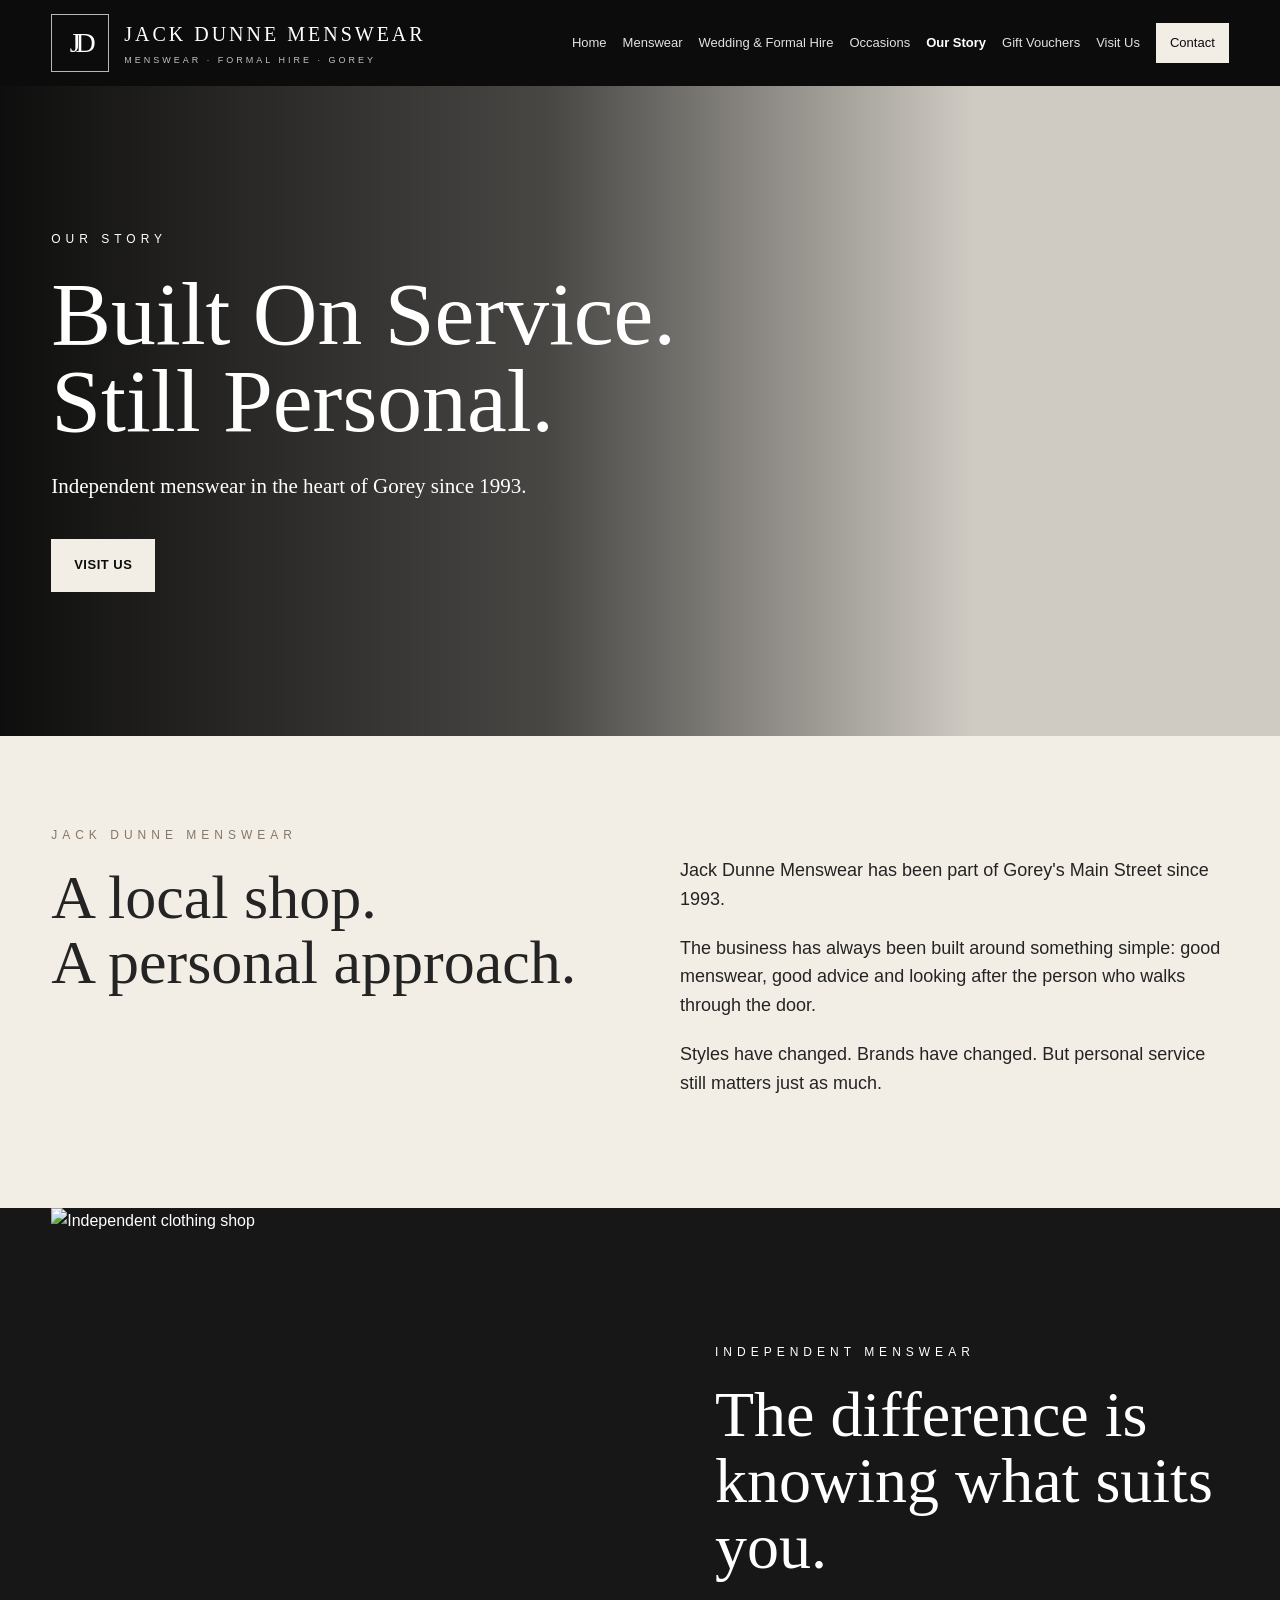
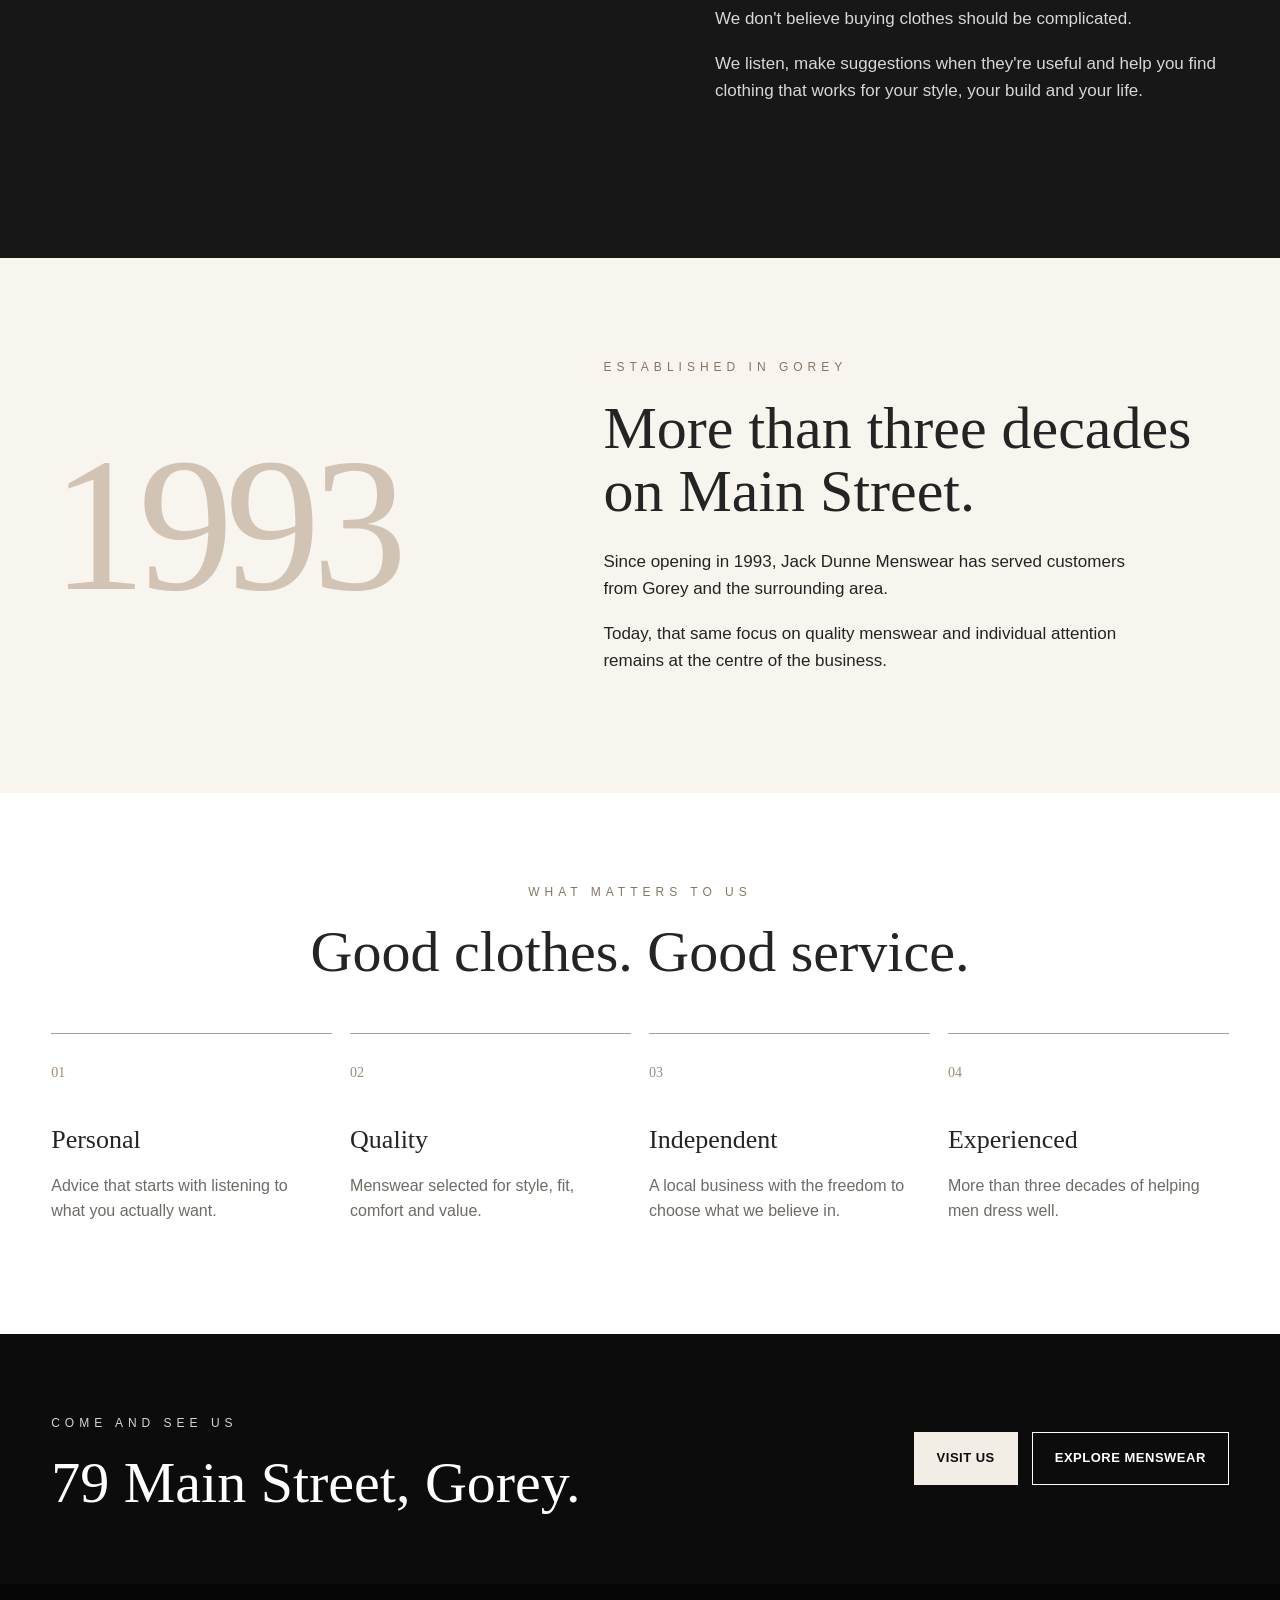
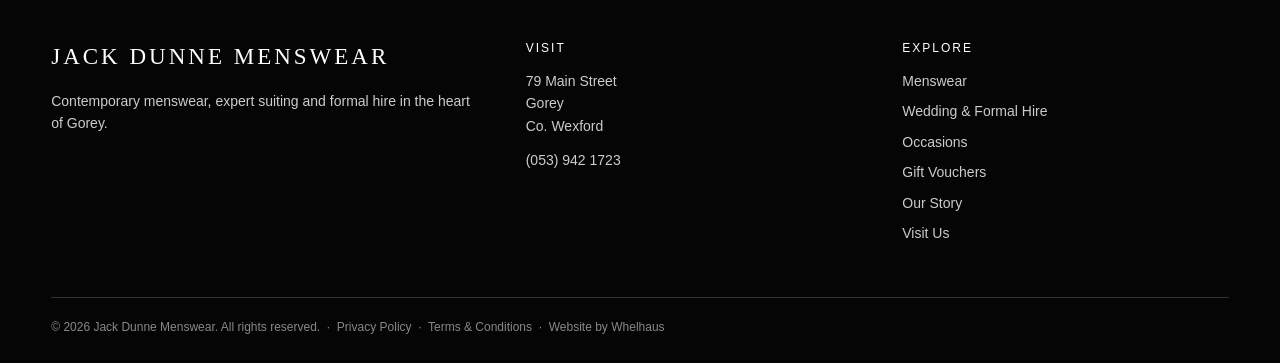
==== commit 00a7375f: "Add website credit to footer in about.html Added credit for website design to footer." ====
--- a/about.html
+++ b/about.html
@@ -415,11 +415,16 @@
     <a href="privacy.html">Privacy Policy</a>
     &nbsp;·&nbsp;
     <a href="terms.html">Terms &amp; Conditions</a>
+    &nbsp;·&nbsp;
+    Website by
+    <a
+      href="https://whelhaus.ie"
+      target="_blank"
+      rel="noopener"
+      class="whelhaus-credit"
+    >Whelhaus</a>
   </p>
 </div>
-
-  </div>
-</footer>
 
 
 <div class="mobile-actions">
--- a/css/style.css
+++ b/css/style.css
@@ -2725,3 +2725,19 @@
   color: #242424;
   text-decoration: underline;
 }
+
+/* ========================================
+   ACTIVE NAVIGATION
+======================================== */
+
+.main-nav a.active:not(.nav-button) {
+  opacity: 1;
+}
+
+.main-nav a.active:not(.nav-button)::after {
+  width: 100%;
+}
+
+.main-nav a.active:not(.nav-button) {
+  font-weight: 700;
+}
